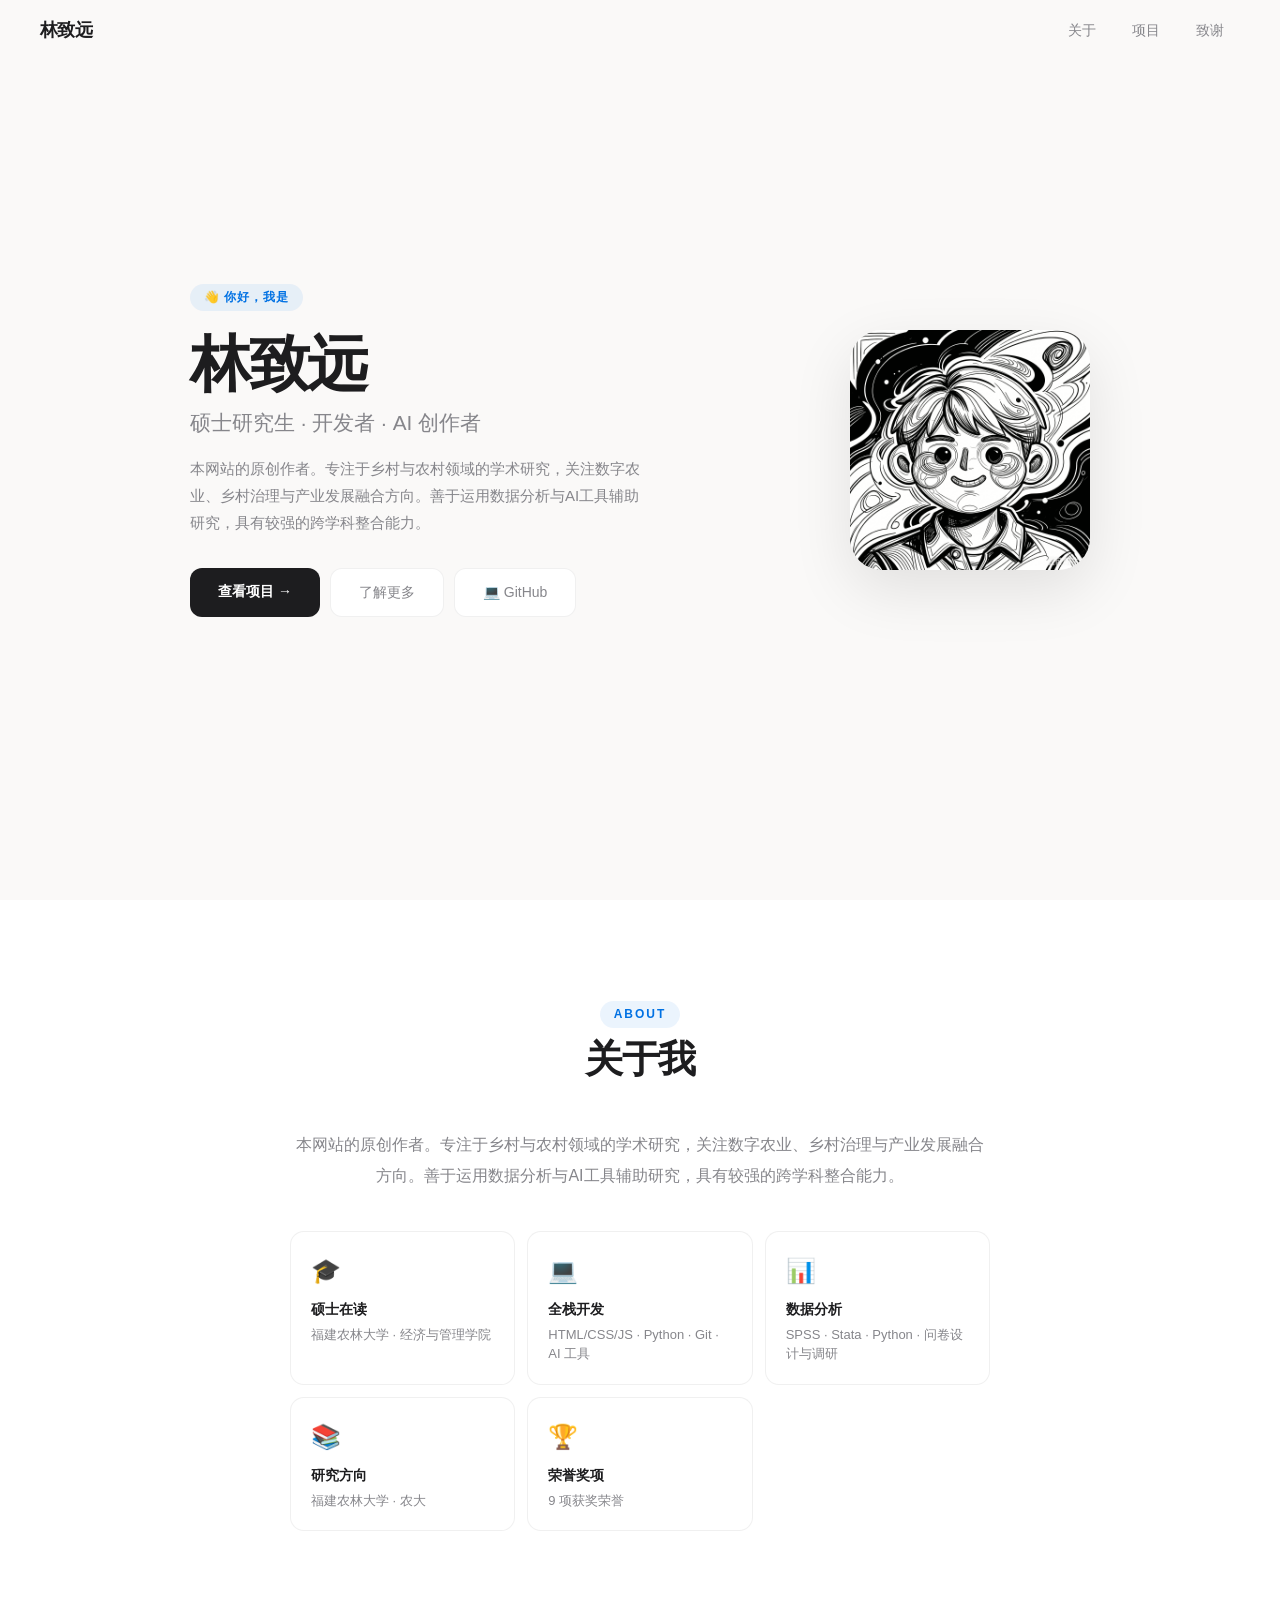
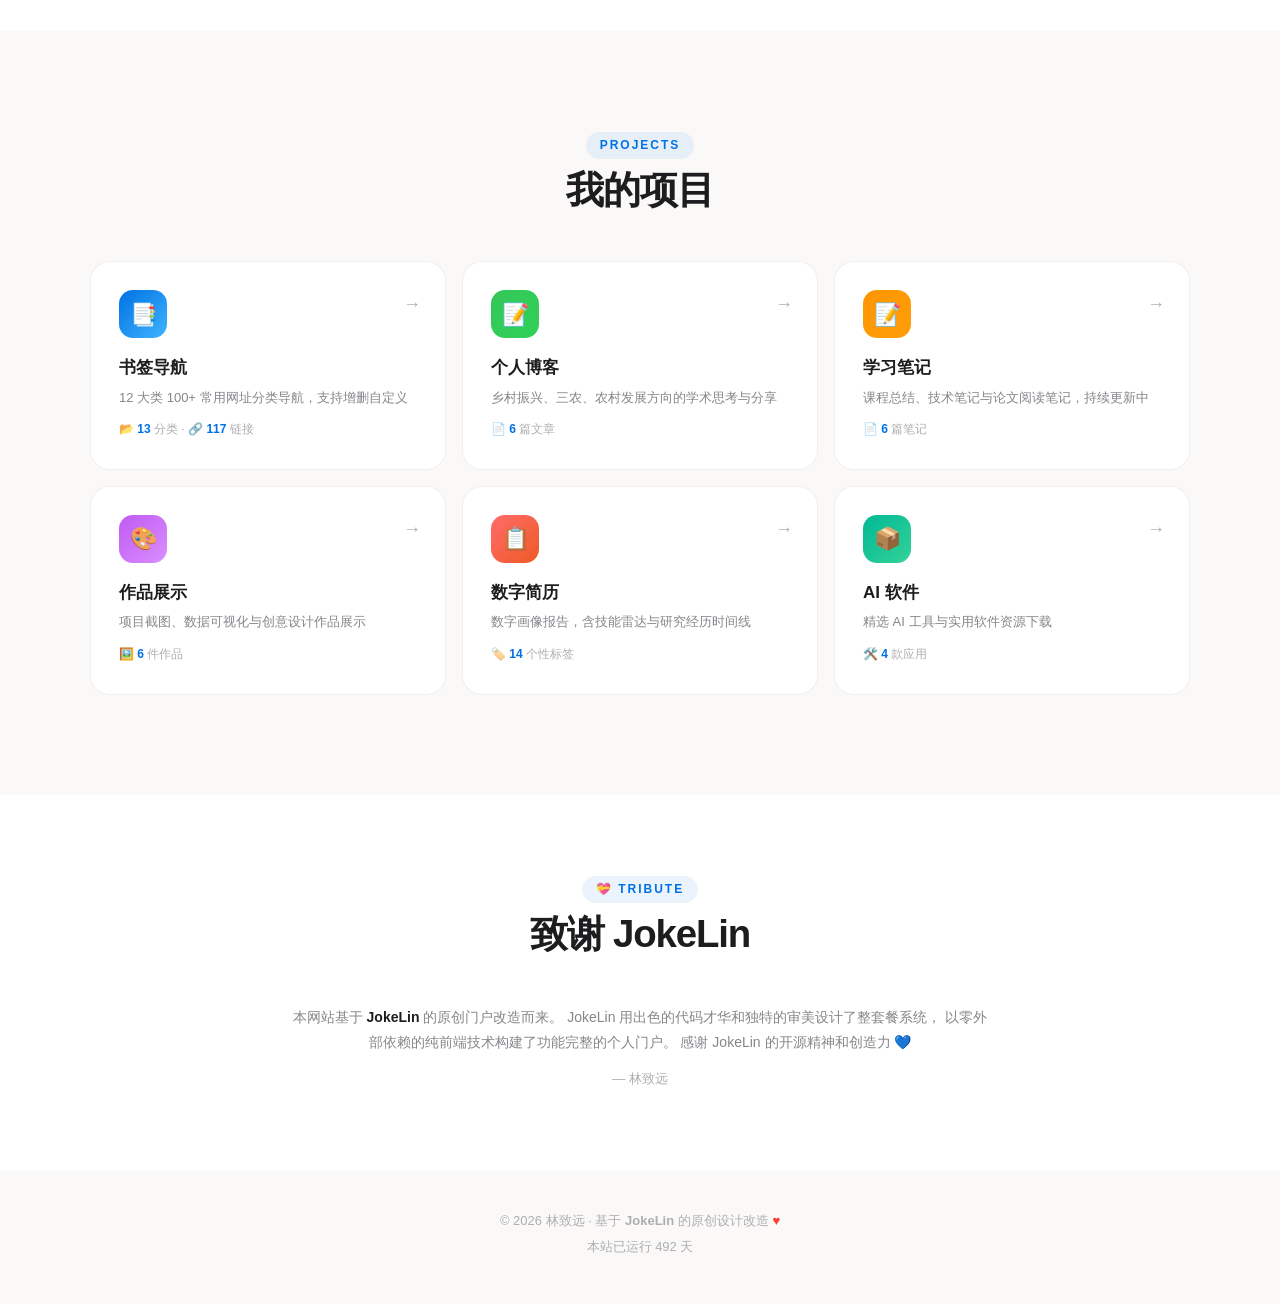
==== index.html @ bdef27e8 "替换音乐/小说为学习笔记和作品展示，丰富内容 - 删除 content/music/ 和 content/novel/（整个模块） - 新增 content/notes/ 学习笔记模块（6篇笔记） -" ====
<!DOCTYPE html>
<html lang="zh-CN">
<head>
<meta charset="UTF-8">
<meta name="viewport" content="width=device-width, initial-scale=1.0">
<meta name="description" content="林致远的个人作品集 - 硕士研究生 · 开发者 · AI 创作者">
<meta property="og:title" content="林致远 · 作品集">
<meta property="og:description" content="个人作品集 · 硕士研究生 · 开发者">
<meta property="og:type" content="website">
<meta property="og:url" content="https://deftabc.github.io/zhiyuan.github.io/">
<title>林致远 · 作品集</title>
<link rel="icon" href="favicon.ico" type="image/x-icon">
<link rel="stylesheet" href="assets/global.css">
<style>
/* ===== 导航 ===== */
.nav {
  position: fixed; top: 0; left: 0; right: 0; z-index: 100;
  display: flex; align-items: center; justify-content: space-between;
  padding: 0 40px; height: 60px;
  background: transparent;
  transition: all 0.3s;
}
.nav.scrolled {
  background: rgba(250,249,248,0.85);
  backdrop-filter: blur(16px);
  border-bottom: 1px solid var(--border-card);
}
.nav__logo {
  font-size: 18px; font-weight: 700; letter-spacing: -0.03em;
  color: var(--text-primary);
}
.nav__links { display: flex; gap: 4px; }
.nav__link {
  padding: 6px 16px; border-radius: 8px;
  font-size: 14px; color: var(--text-secondary);
  transition: var(--transition-fast);
}
.nav__link:hover { color: var(--accent-1); background: rgba(0,113,227,0.06); }

/* ===== Hero ===== */
.hero {
  min-height: 100vh;
  display: flex; align-items: center; justify-content: center;
  padding: 0 24px;
  position: relative;
}
.hero__inner {
  display: flex; align-items: center; gap: 80px;
  max-width: 900px; width: 100%;
}
.hero__text { flex: 1; }
.hero__badge {
  display: inline-block;
  font-size: 12px; letter-spacing: 1px; color: var(--accent-1);
  background: rgba(0,113,227,0.08);
  padding: 4px 14px; border-radius: 20px;
  font-weight: 600; margin-bottom: 20px;
}
.hero__text h1 {
  font-size: clamp(2.2rem, 5vw, 3.8rem);
  font-weight: 700; letter-spacing: -0.04em;
  line-height: 1.1; margin-bottom: 8px;
}
.hero__text h1 .highlight {
  background: linear-gradient(135deg, #0071e3, #34c759);
  -webkit-background-clip: text; -webkit-text-fill-color: transparent;
  background-clip: text;
}
.hero__sub {
  font-size: clamp(1rem, 2vw, 1.3rem);
  color: var(--text-secondary);
  font-weight: 500; margin-bottom: 16px;
}
.hero__desc {
  font-size: 15px; color: var(--text-secondary);
  line-height: 1.8; max-width: 460px;
  margin-bottom: 32px;
}
.hero__actions {
  display: flex; gap: 10px; flex-wrap: wrap;
}
.hero__actions .btn-primary {
  padding: 12px 28px; border-radius: 12px;
  background: var(--text-primary); color: #fff;
  font-size: 14px; font-weight: 600;
  transition: var(--transition-fast);
}
.hero__actions .btn-primary:hover { transform: translateY(-2px); }
.hero__actions .btn-outline {
  padding: 12px 28px; border-radius: 12px;
  border: 1px solid var(--border-card); color: var(--text-secondary);
  font-size: 14px; font-weight: 500;
  transition: var(--transition-fast); background: var(--bg-card);
}
.hero__actions .btn-outline:hover {
  border-color: var(--accent-1); color: var(--accent-1);
  transform: translateY(-2px);
}
.hero__visual { flex-shrink: 0; }
.hero__avatar {
  width: 240px; height: 240px; border-radius: 32px;
  object-fit: cover;
  box-shadow: 0 20px 60px rgba(0,0,0,0.1);
  transition: transform 0.3s;
}
.hero__avatar:hover { transform: scale(1.02); }

/* ===== About ===== */
.about {
  padding: 100px 24px;
  background: var(--bg-secondary);
}
.about__inner { max-width: 700px; margin: 0 auto; text-align: center; }
.about__inner p {
  font-size: 16px; color: var(--text-secondary);
  line-height: 1.9;
}
.about__grid {
  display: grid;
  grid-template-columns: repeat(auto-fit, minmax(180px, 1fr));
  gap: 12px; margin-top: 40px; text-align: left;
}
.about__item {
  background: var(--bg-card);
  border: 1px solid var(--border-card);
  border-radius: var(--radius-md);
  padding: 20px;
  transition: var(--transition-fast);
}
.about__item:hover {
  transform: translateY(-2px);
  box-shadow: var(--shadow-card);
  border-color: var(--border-card-hover);
}
.about__item .icon { font-size: 24px; margin-bottom: 8px; display: block; }
.about__item h3 { font-size: 14px; font-weight: 600; margin-bottom: 4px; }
.about__item p { font-size: 13px; color: var(--text-secondary); line-height: 1.5; }

/* ===== Projects/Modules ===== */
.projects {
  padding: 100px 24px;
}
.projects__inner { max-width: var(--container-max); margin: 0 auto; }
.project-grid {
  display: grid;
  grid-template-columns: repeat(auto-fill, minmax(300px, 1fr));
  gap: 16px;
}
.project-card {
  position: relative;
  background: var(--bg-card);
  border: 1px solid var(--border-card);
  border-radius: var(--radius-lg);
  padding: 28px;
  transition: var(--transition-fast);
  cursor: pointer;
  overflow: hidden;
}
.project-card:hover {
  transform: translateY(-4px);
  box-shadow: var(--shadow-hover);
  border-color: var(--border-card-hover);
}
.project-card__icon {
  width: 48px; height: 48px; border-radius: 14px;
  display: flex; align-items: center; justify-content: center;
  font-size: 22px; margin-bottom: 16px;
}
.project-card h3 { font-size: 17px; font-weight: 600; margin-bottom: 6px; }
.project-card p {
  font-size: 13px; color: var(--text-secondary);
  line-height: 1.6;
}
.project-card .stat {
  display: inline-block; margin-top: 12px;
  font-size: 12px; color: var(--text-muted);
}
.project-card .stat strong { color: var(--accent-1); }
.project-card .arrow {
  position: absolute; right: 24px; top: 28px;
  font-size: 18px; color: var(--text-muted);
  transition: var(--transition-fast);
}
.project-card:hover .arrow { color: var(--accent-1); transform: translateX(4px); }

/* ===== Tribute ===== */
.tribute {
  padding: 80px 24px;
  background: var(--bg-secondary);
}
.tribute__inner { max-width: 700px; margin: 0 auto; text-align: center; }
.tribute__text {
  font-size: 14px; color: var(--text-secondary);
  line-height: 1.8; margin-top: 20px;
}
.tribute__text strong { color: var(--text-primary); }

/* ===== Footer ===== */
.footer {
  text-align: center;
  padding: 40px 24px;
  font-size: 13px; color: var(--text-muted);
}
.footer p { margin-bottom: 6px; }
.footer .heart { color: #ff3b30; }

/* ===== Responsive ===== */
@media (max-width: 768px) {
  .hero__inner { flex-direction: column-reverse; gap: 40px; text-align: center; }
  .hero__desc { max-width: 100%; }
  .hero__actions { justify-content: center; }
  .hero__avatar { width: 160px; height: 160px; }
  .nav { padding: 0 20px; }
  .nav__link { padding: 6px 10px; font-size: 13px; }
  .about { padding: 60px 20px; }
  .projects { padding: 60px 20px; }
  .project-grid { grid-template-columns: 1fr; }
  .tribute { padding: 48px 20px; }
}
</style>
</head>
<body>

<!-- ===== 导航 ===== -->
<nav class="nav" id="nav">
  <div class="nav__logo">林致远</div>
  <div class="nav__links">
    <a class="nav__link" href="#about">关于</a>
    <a class="nav__link" href="#projects">项目</a>
    <a class="nav__link" href="#tribute">致谢</a>
  </div>
</nav>

<!-- ===== Hero ===== -->
<section class="hero">
  <div class="hero__inner">
    <div class="hero__text">
      <span class="hero__badge">👋 你好，我是</span>
      <h1>林致远</h1>
      <p class="hero__sub">硕士研究生 · 开发者 · AI 创作者</p>
      <p class="hero__desc" id="heroBio">热爱学习、热爱生活，用代码和数据探索世界。专注于技术、学术与创造的交叉领域。</p>
      <div class="hero__actions">
        <a class="btn-primary" href="#projects">查看项目 →</a>
        <a class="btn-outline" href="#about">了解更多</a>
        <a class="btn-outline" id="heroGithub" href="#" target="_blank" style="display:none">💻 GitHub</a>
      </div>
    </div>
    <div class="hero__visual">
      <img class="hero__avatar" src="assets/avatar.png" alt="林致远">
    </div>
  </div>
</section>

<!-- ===== About ===== -->
<section class="about" id="about">
  <div class="about__inner">
    <div class="section-title">
      <span class="section-title__label">About</span>
      <span class="section-title__heading">关于我</span>
    </div>
    <p id="aboutBio">福建农林大学硕士研究生，专注于学术研究与技术实践。善于运用数据分析与 AI 工具，具有跨学科整合能力。业余时间通过各大平台持续学习，探索数字世界的无限可能。</p>
    <div class="about__grid" id="aboutGrid">
      <div class="about__item">
        <span class="icon">🎓</span>
        <h3>硕士在读</h3>
        <p>福建农林大学 · 经济与管理学院</p>
      </div>
      <div class="about__item">
        <span class="icon">💻</span>
        <h3>全栈开发</h3>
        <p>HTML/CSS/JS · Python · Git · AI 工具</p>
      </div>
      <div class="about__item">
        <span class="icon">📊</span>
        <h3>数据分析</h3>
        <p>SPSS · Stata · Python · 问卷设计与调研</p>
      </div>
      <div class="about__item" id="aboutEducation" style="display:none">
        <span class="icon">📚</span>
        <h3>研究方向</h3>
        <p>乡村振兴 · 数字农业 · 农村创新</p>
      </div>
      <div class="about__item" id="aboutExtra" style="display:none">
        <span class="icon">🏆</span>
        <h3>荣誉奖项</h3>
        <p>— 项获奖</p>
      </div>
    </div>
  </div>
</section>

<!-- ===== Projects ===== -->
<section class="projects" id="projects">
  <div class="projects__inner">
    <div class="section-title">
      <span class="section-title__label">Projects</span>
      <span class="section-title__heading">我的项目</span>
    </div>
    <div class="project-grid">
      <a class="project-card" href="content/bookmarks/">
        <span class="project-card__icon" style="background:linear-gradient(135deg,#0071e3,#40b4ff);color:#fff">📑</span>
        <h3>书签导航</h3>
        <p>12 大类 100+ 常用网址分类导航，支持增删自定义</p>
        <span class="stat">📂 <strong id="stat-bm-cat">—</strong> 分类 · 🔗 <strong id="stat-bm-link">—</strong> 链接</span>
        <span class="arrow">→</span>
      </a>
      <a class="project-card" href="content/blog/">
        <span class="project-card__icon" style="background:linear-gradient(135deg,#34c759,#30d158);color:#fff">📝</span>
        <h3>个人博客</h3>
        <p>乡村振兴、三农、农村发展方向的学术思考与分享</p>
        <span class="stat">📄 <strong id="stat-blog">—</strong> 篇文章</span>
        <span class="arrow">→</span>
      </a>
      <a class="project-card" href="content/notes/">
        <span class="project-card__icon" style="background:linear-gradient(135deg,#ff9500,#ff9f0a);color:#fff">📝</span>
        <h3>学习笔记</h3>
        <p>课程总结、技术笔记与论文阅读笔记，持续更新中</p>
        <span class="stat">📄 <strong id="stat-notes">—</strong> 篇笔记</span>
        <span class="arrow">→</span>
      </a>
      <a class="project-card" href="content/gallery/">
        <span class="project-card__icon" style="background:linear-gradient(135deg,#bf5af2,#da8fff);color:#fff">🎨</span>
        <h3>作品展示</h3>
        <p>项目截图、数据可视化与创意设计作品展示</p>
        <span class="stat">🖼️ <strong id="stat-gallery">—</strong> 件作品</span>
        <span class="arrow">→</span>
      </a>
      <a class="project-card" href="content/resume/">
        <span class="project-card__icon" style="background:linear-gradient(135deg,#ff6b6b,#ee5a24);color:#fff">📋</span>
        <h3>数字简历</h3>
        <p>数字画像报告，含技能雷达与研究经历时间线</p>
        <span class="stat">🏷️ <strong id="stat-resume">—</strong> 个性标签</span>
        <span class="arrow">→</span>
      </a>
      <a class="project-card" href="content/ai-software/">
        <span class="project-card__icon" style="background:linear-gradient(135deg,#00b894,#34d399);color:#fff">📦</span>
        <h3>AI 软件</h3>
        <p>精选 AI 工具与实用软件资源下载</p>
        <span class="stat">🛠️ <strong id="stat-soft">—</strong> 款应用</span>
        <span class="arrow">→</span>
      </a>
    </div>
  </div>
</section>

<!-- ===== Tribute ===== -->
<section class="tribute" id="tribute">
  <div class="tribute__inner">
    <div class="section-title">
      <span class="section-title__label">💝 Tribute</span>
      <span class="section-title__heading">致谢 JokeLin</span>
    </div>
    <p class="tribute__text">
      本网站基于 <strong>JokeLin</strong> 的原创门户改造而来。
      JokeLin 用出色的代码才华和独特的审美设计了整套餐系统，
      以零外部依赖的纯前端技术构建了功能完整的个人门户。
      感谢 JokeLin 的开源精神和创造力 💙
    </p>
    <p class="tribute__text" style="margin-top:12px;font-size:13px;color:var(--text-muted)">
      — 林致远
    </p>
  </div>
</section>

<!-- ===== Footer ===== -->
<footer class="footer">
  <p>&copy; 2026 林致远 · 基于 <strong>JokeLin</strong> 的原创设计改造 <span class="heart">♥</span></p>
  <p class="footer-runtime">本站已运行 <span id="runtimeDays">—</span> 天</p>
</footer>

<button class="scroll-top" id="scrollTopBtn" title="返回顶部">↑</button>

<script>
(function() {
  'use strict';

  var SITE_LAUNCH_DATE = new Date('2025-08-01');

  /* --- 导航滚动效果 --- */
  var nav = document.getElementById('nav');
  window.addEventListener('scroll', function() {
    nav.classList.toggle('scrolled', window.scrollY > 40);
  });

  /* --- 返回顶部 --- */
  var scrollBtn = document.getElementById('scrollTopBtn');
  window.addEventListener('scroll', function() {
    scrollBtn.classList.toggle('show', window.scrollY > 400);
  });
  scrollBtn.onclick = function() { window.scrollTo({ top: 0, behavior: 'smooth' }); };

  /* --- 运行时天数 --- */
  (function() {
    var days = Math.floor((new Date() - SITE_LAUNCH_DATE) / (1000 * 60 * 60 * 24));
    var el = document.getElementById('runtimeDays');
    if (el) el.textContent = days;
  })();

  /* --- 加载动态数据 --- */
  fetch('content/resume/data.json').then(function(r) { return r.json(); }).then(function(d) {
    var p = d.profile;
    if (p) {
      var bioEl = document.getElementById('heroBio');
      if (bioEl) bioEl.textContent = p.bio;
      var aboutBio = document.getElementById('aboutBio');
      if (aboutBio) aboutBio.textContent = p.bio;

      /* GitHub 链接 */
      var ghEl = document.getElementById('heroGithub');
      if (p.github && ghEl) {
        ghEl.href = p.github;
        ghEl.style.display = 'inline-flex';
      }

      /* 教育背景 */
      var eduEl = document.getElementById('aboutEducation');
      if (d.education && d.education.length > 0 && eduEl) {
        var edu = d.education[0];
        eduEl.style.display = 'block';
        eduEl.querySelector('p').textContent = edu.school + ' · ' + (edu.major || '');
      }

      /* 荣誉 */
      var awardEl = document.getElementById('aboutExtra');
      if (d.awards && d.awards.length > 0 && awardEl) {
        awardEl.style.display = 'block';
        awardEl.querySelector('p').textContent = d.awards.length + ' 项获奖荣誉';
      }
    }
  }).catch(function() {});

  /* --- 子站点数据统计 --- */
  function fetchStats() {
    fetch('content/bookmarks/data.json').then(function(r) { return r.json(); }).then(function(d) {
      var cats = d.categories || []; var total = 0;
      cats.forEach(function(c) { total += (c.items || []).length; });
      var e1 = document.getElementById('stat-bm-cat'); if (e1) e1.textContent = cats.length;
      var e2 = document.getElementById('stat-bm-link'); if (e2) e2.textContent = total;
    }).catch(function() {});
    fetch('content/blog/data.json').then(function(r) { return r.json(); }).then(function(d) {
      var el = document.getElementById('stat-blog'); if (el) el.textContent = (d.posts || []).length;
    }).catch(function() {});
    fetch('content/notes/data.json').then(function(r) { return r.json(); }).then(function(d) {
      var el = document.getElementById('stat-notes'); if (el) el.textContent = (d.notes || []).length;
    }).catch(function() {});
    fetch('content/gallery/data.json').then(function(r) { return r.json(); }).then(function(d) {
      var el = document.getElementById('stat-gallery'); if (el) el.textContent = (d.items || []).length;
    }).catch(function() {});
    fetch('content/resume/data.json').then(function(r) { return r.json(); }).then(function(d) {
      var el = document.getElementById('stat-resume'); if (el) el.textContent = (d.personalityTags || []).length;
    }).catch(function() {});
    fetch('content/ai-software/data.json').then(function(r) { return r.json(); }).then(function(d) {
      var el = document.getElementById('stat-soft'); if (el) el.textContent = (d.software || []).length;
    }).catch(function() {});
  }
  fetchStats();
})();
</script>
</body>
</html>
---- assets/global.css ----
/* ================================================================
   全局设计系统 — 林致远的作品集 v4.0
   现代极简风格 · 源自 JokeLin 的原创设计
   ================================================================ */

/* --- CSS 变量 --- */
:root {
  --bg-primary: #faf9f8;
  --bg-secondary: #ffffff;
  --bg-card: #ffffff;
  --bg-card-hover: #f8f6f4;
  --border-card: rgba(0,0,0,0.06);
  --border-card-hover: rgba(0,0,0,0.12);

  --text-primary: #1d1d1f;
  --text-secondary: #86868b;
  --text-muted: #aeaeb2;

  --accent-1: #0071e3;
  --accent-2: #34c759;
  --accent-3: #ff9500;
  --accent-gradient: linear-gradient(135deg, #0071e3, #34c759);

  --green: #34c759;
  --red: #ff3b30;

  --shadow-sm: 0 1px 3px rgba(0,0,0,0.04);
  --shadow-card: 0 4px 20px rgba(0,0,0,0.06);
  --shadow-hover: 0 8px 40px rgba(0,0,0,0.1);

  --radius-lg: 20px;
  --radius-md: 14px;
  --radius-sm: 10px;
  --radius-xs: 6px;

  --ease-out: cubic-bezier(0.4, 0, 0.2, 1);
  --transition-base: all 0.3s var(--ease-out);
  --transition-fast: all 0.2s var(--ease-out);
  --transition-slow: all 0.6s var(--ease-out);

  --container-max: 1100px;
  --container-padding: 0 24px;

  --font-stack: -apple-system, BlinkMacSystemFont, 'SF Pro Display', 'Segoe UI',
                'PingFang SC', 'Microsoft YaHei', 'Noto Sans SC', sans-serif;
  --font-mono: 'SF Mono', 'JetBrains Mono', 'Fira Code', 'Consolas', monospace;
}

*, *::before, *::after { margin: 0; padding: 0; box-sizing: border-box; }
html { scroll-behavior: smooth; -webkit-font-smoothing: antialiased; }
body {
  font-family: var(--font-stack);
  background: var(--bg-primary);
  color: var(--text-primary);
  line-height: 1.6;
  min-height: 100vh;
  display: flex;
  flex-direction: column;
}
a { color: inherit; text-decoration: none; }
button { font-family: inherit; cursor: pointer; border: none; outline: none; }
img { max-width: 100%; display: block; }
ul, ol { list-style: none; }

/* --- 容器 --- */
.container {
  max-width: var(--container-max);
  margin: 0 auto;
  padding: var(--container-padding);
}

/* --- 区块标题 --- */
.section-title {
  text-align: center;
  margin-bottom: 48px;
}
.section-title__label {
  display: inline-block;
  font-size: 12px;
  text-transform: uppercase;
  letter-spacing: 2px;
  color: var(--accent-1);
  font-weight: 600;
  margin-bottom: 8px;
  background: rgba(0,113,227,0.08);
  padding: 4px 14px;
  border-radius: 20px;
}
.section-title__heading {
  display: block;
  font-size: clamp(1.8rem, 3vw, 2.8rem);
  font-weight: 700;
  line-height: 1.2;
  letter-spacing: -0.03em;
}

/* --- 返回首页 --- */
.back-home {
  display: inline-flex;
  align-items: center;
  gap: 4px;
  padding: 10px 18px;
  border-radius: 10px;
  background: var(--bg-card);
  border: 1px solid var(--border-card);
  color: var(--text-secondary);
  font-size: 14px;
  transition: var(--transition-fast);
  margin-bottom: 24px;
}
.back-home:hover {
  color: var(--accent-1);
  border-color: var(--accent-1);
  background: rgba(0,113,227,0.06);
}

/* --- 页面容器 --- */
.page-container {
  max-width: 900px;
  margin: 0 auto;
  padding: 40px 24px 80px;
}

/* --- 页头 --- */
.page-header {
  text-align: center;
  padding: 40px 0 32px;
}
.page-header h1 {
  font-size: clamp(1.8rem, 3vw, 2.6rem);
  font-weight: 700;
  letter-spacing: -0.03em;
}
.page-header p {
  color: var(--text-secondary);
  font-size: 15px;
  margin-top: 6px;
}

/* --- 标签栏 --- */
.tag-bar {
  display: flex;
  gap: 6px;
  flex-wrap: wrap;
  margin-bottom: 28px;
  justify-content: center;
}
.tag-bar button {
  padding: 6px 16px;
  border-radius: 8px;
  font-size: 13px;
  cursor: pointer;
  border: 1px solid var(--border-card);
  background: var(--bg-secondary);
  color: var(--text-secondary);
  transition: var(--transition-fast);
  font-weight: 500;
}
.tag-bar button:hover {
  color: var(--accent-1);
  border-color: var(--accent-1);
  background: rgba(0,113,227,0.06);
}
.tag-bar button.active {
  background: var(--accent-1);
  color: #fff;
  border-color: var(--accent-1);
}

/* --- 返回顶部 --- */
.scroll-top {
  position: fixed;
  bottom: 30px; right: 30px;
  width: 44px; height: 44px;
  border-radius: 12px;
  background: var(--bg-card);
  border: 1px solid var(--border-card);
  color: var(--text-secondary);
  font-size: 18px;
  display: flex;
  align-items: center;
  justify-content: center;
  opacity: 0;
  visibility: hidden;
  transform: translateY(10px);
  transition: var(--transition-fast);
  backdrop-filter: blur(12px);
  box-shadow: var(--shadow-card);
  cursor: pointer;
}
.scroll-top.show { opacity: 1; visibility: visible; transform: translateY(0); }
.scroll-top:hover { color: var(--accent-1); border-color: var(--accent-1); transform: translateY(-2px); }

/* --- 页脚 --- */
.page-footer {
  text-align: center;
  padding: 40px 24px;
  border-top: 1px solid var(--border-card);
  margin-top: 60px;
  font-size: 13px;
  color: var(--text-muted);
}

/* --- 卡片网格 --- */
.card-grid {
  display: grid;
  grid-template-columns: repeat(auto-fill, minmax(220px, 1fr));
  gap: 12px;
}
.card {
  background: var(--bg-card);
  border: 1px solid var(--border-card);
  border-radius: var(--radius-md);
  padding: 20px;
  transition: var(--transition-fast);
  cursor: pointer;
}
.card:hover {
  transform: translateY(-2px);
  box-shadow: var(--shadow-card);
  border-color: var(--border-card-hover);
}
.card-title {
  font-size: 15px;
  font-weight: 600;
  margin-bottom: 4px;
}
.card-desc {
  font-size: 13px;
  color: var(--text-secondary);
  line-height: 1.5;
}

/* --- 提示条 --- */
.toast {
  position: fixed;
  bottom: 40px;
  left: 50%;
  transform: translateX(-50%) translateY(20px);
  z-index: 5000;
  padding: 12px 28px;
  border-radius: 12px;
  background: var(--bg-card);
  border: 1px solid var(--border-card);
  color: var(--text-primary);
  font-size: 14px;
  opacity: 0;
  transition: opacity 0.3s, transform 0.3s;
  pointer-events: none;
  backdrop-filter: blur(12px);
  box-shadow: var(--shadow-card);
}
.toast.show { opacity: 1; transform: translateX(-50%) translateY(0); }

/* --- 动画工具 --- */
.fade-in-up {
  opacity: 0;
  transform: translateY(24px);
  transition: opacity 0.5s var(--ease-out), transform 0.5s var(--ease-out);
}
.fade-in-up.visible { opacity: 1; transform: translateY(0); }

.hide { display: none !important; }

/* --- 响应式 --- */
@media (max-width: 768px) {
  .page-container { padding: 24px 16px 60px; }
  .page-header { padding: 24px 0; }
  .page-header h1 { font-size: 1.5rem; }
  .card-grid { grid-template-columns: repeat(auto-fill, minmax(160px, 1fr)); gap: 8px; }
  .section-title { margin-bottom: 32px; }
  .section-title__heading { font-size: 1.5rem; }
  .scroll-top { bottom: 20px; right: 20px; width: 40px; height: 40px; }
}
@media (max-width: 480px) {
  .page-container { padding: 16px 12px 40px; }
  .card-grid { grid-template-columns: 1fr; }
}
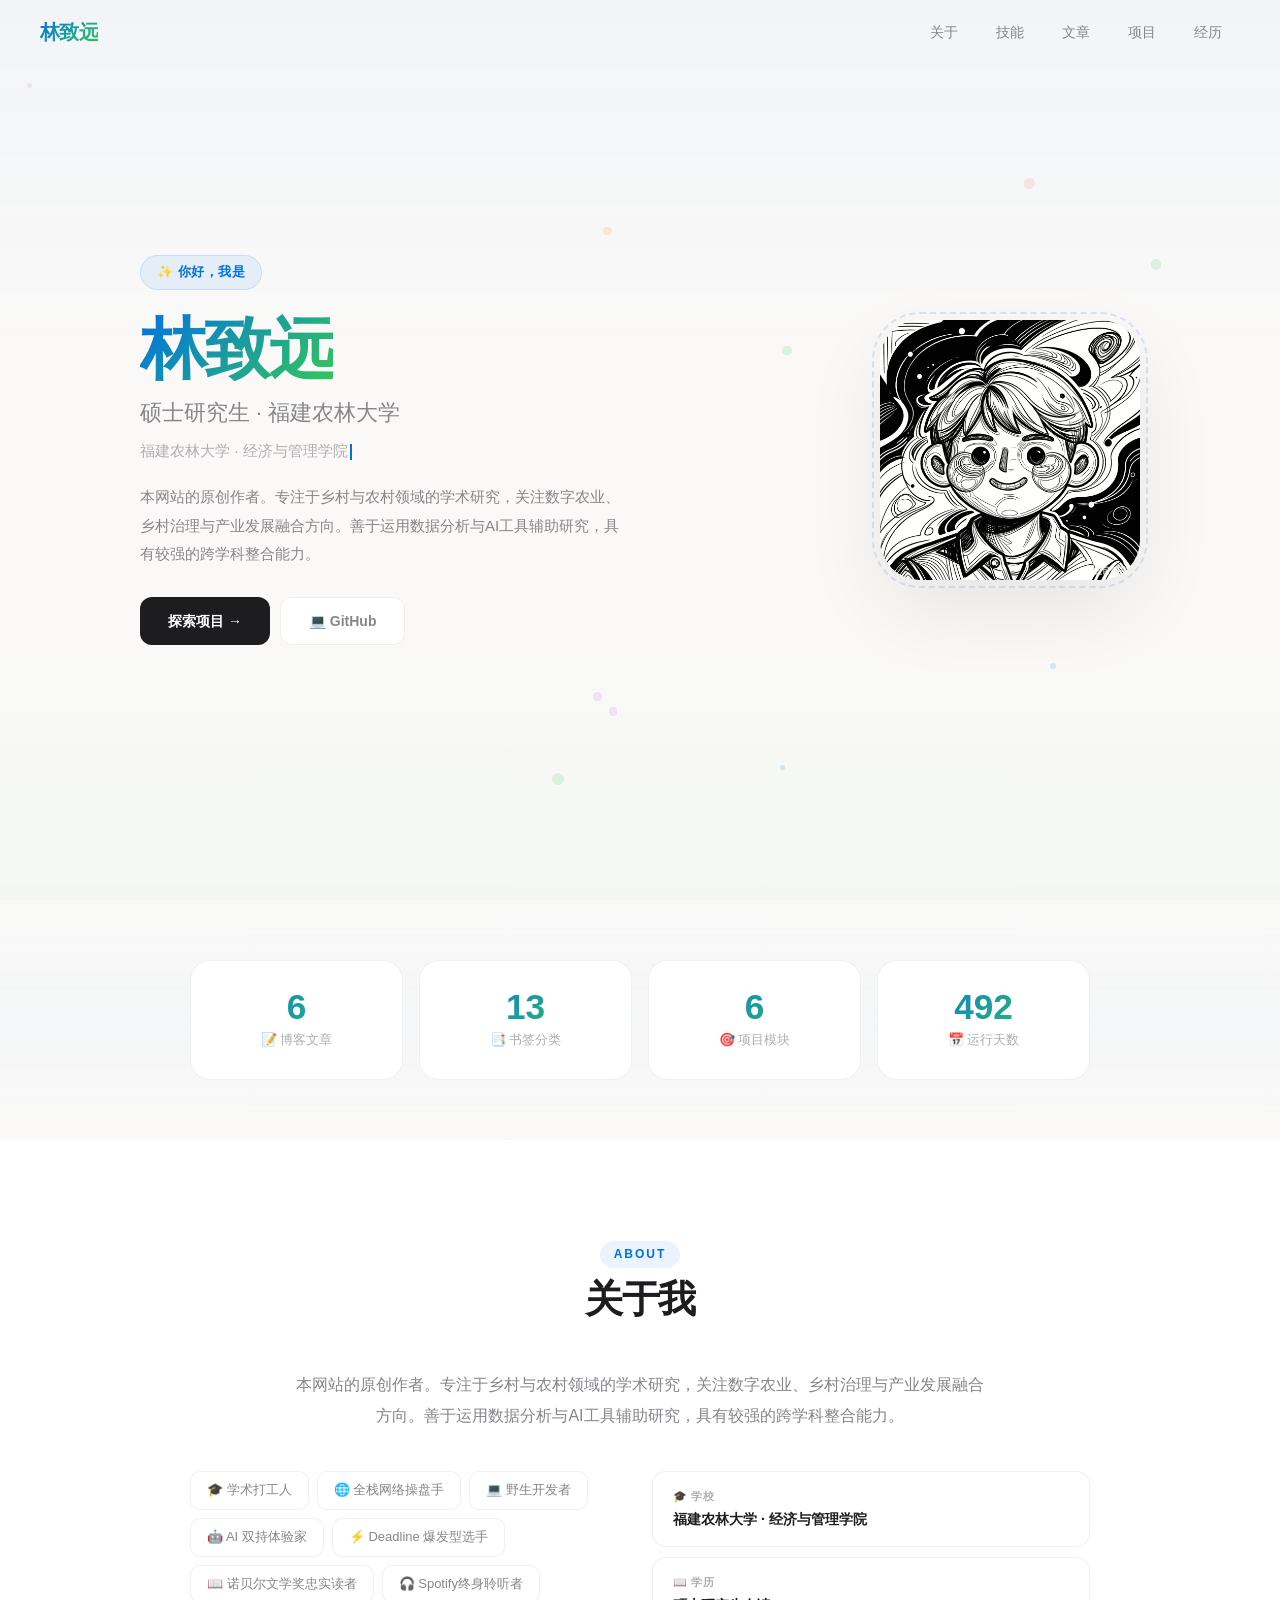
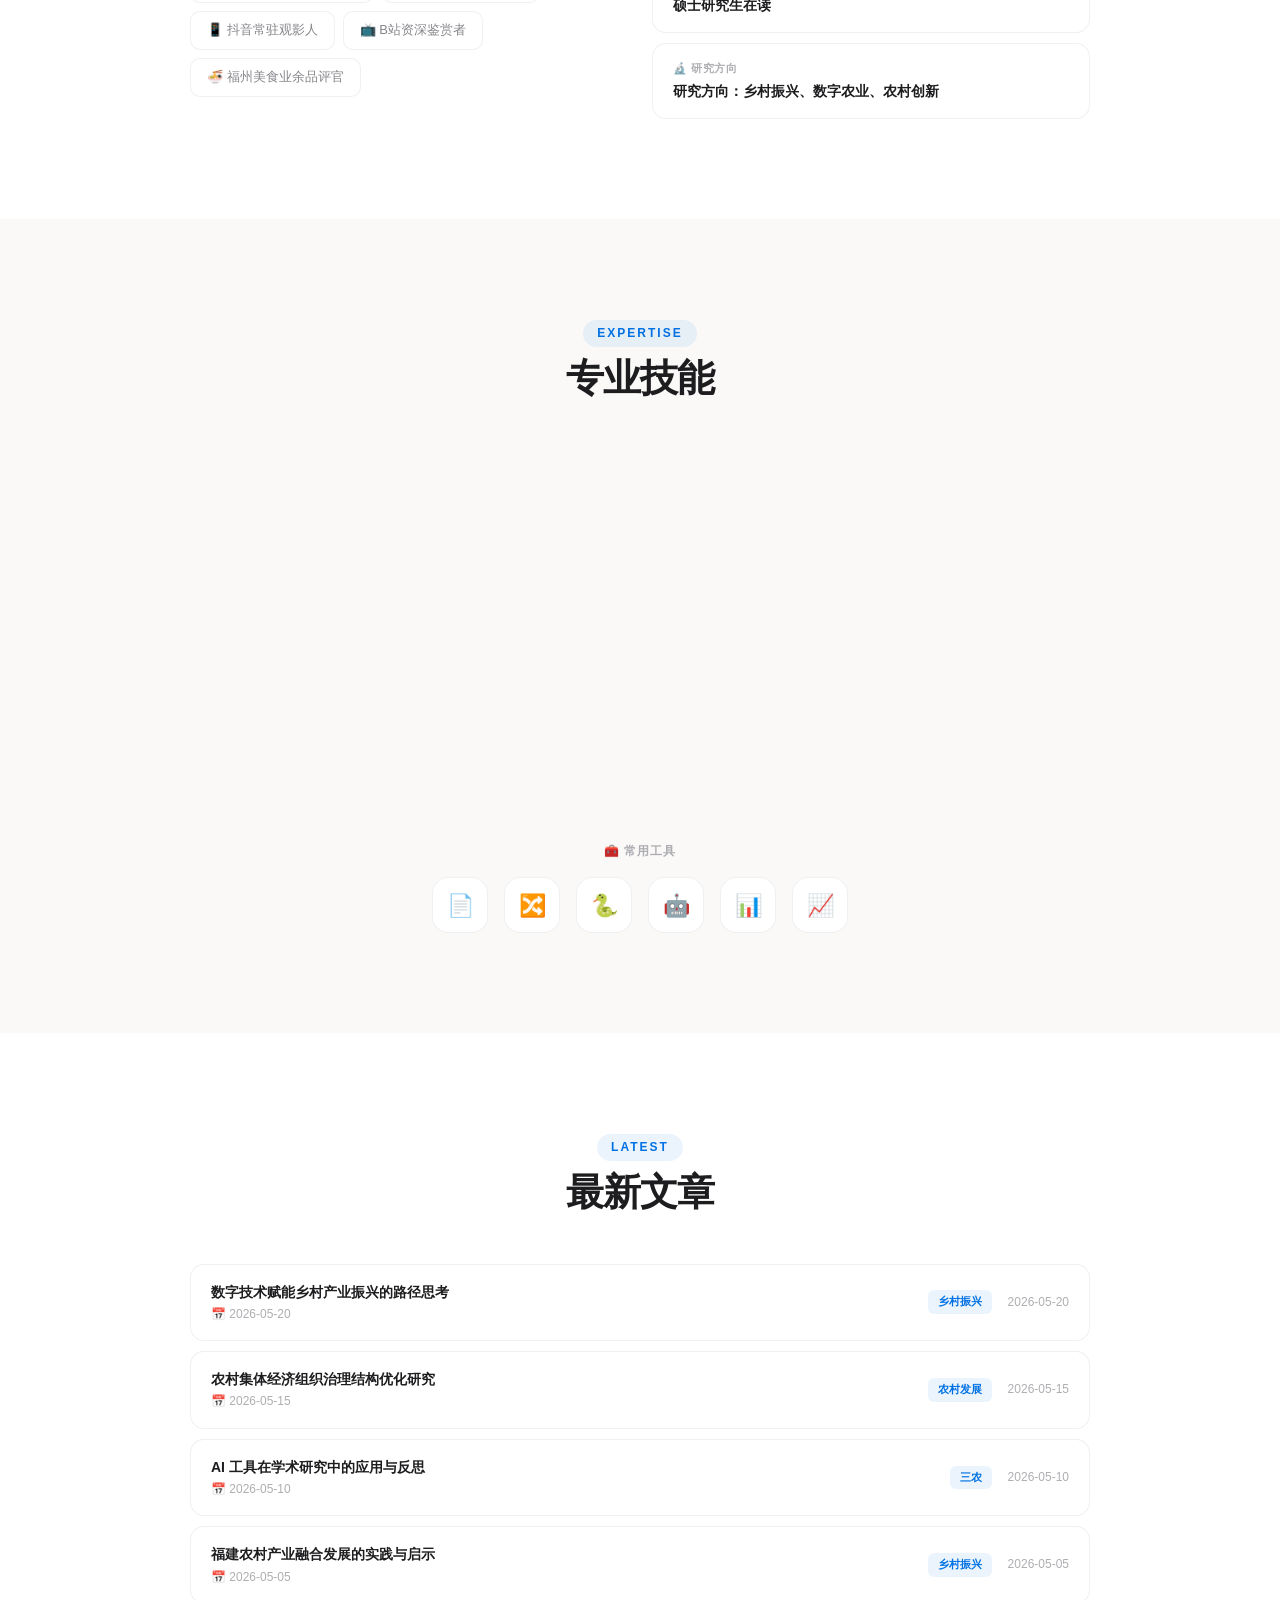
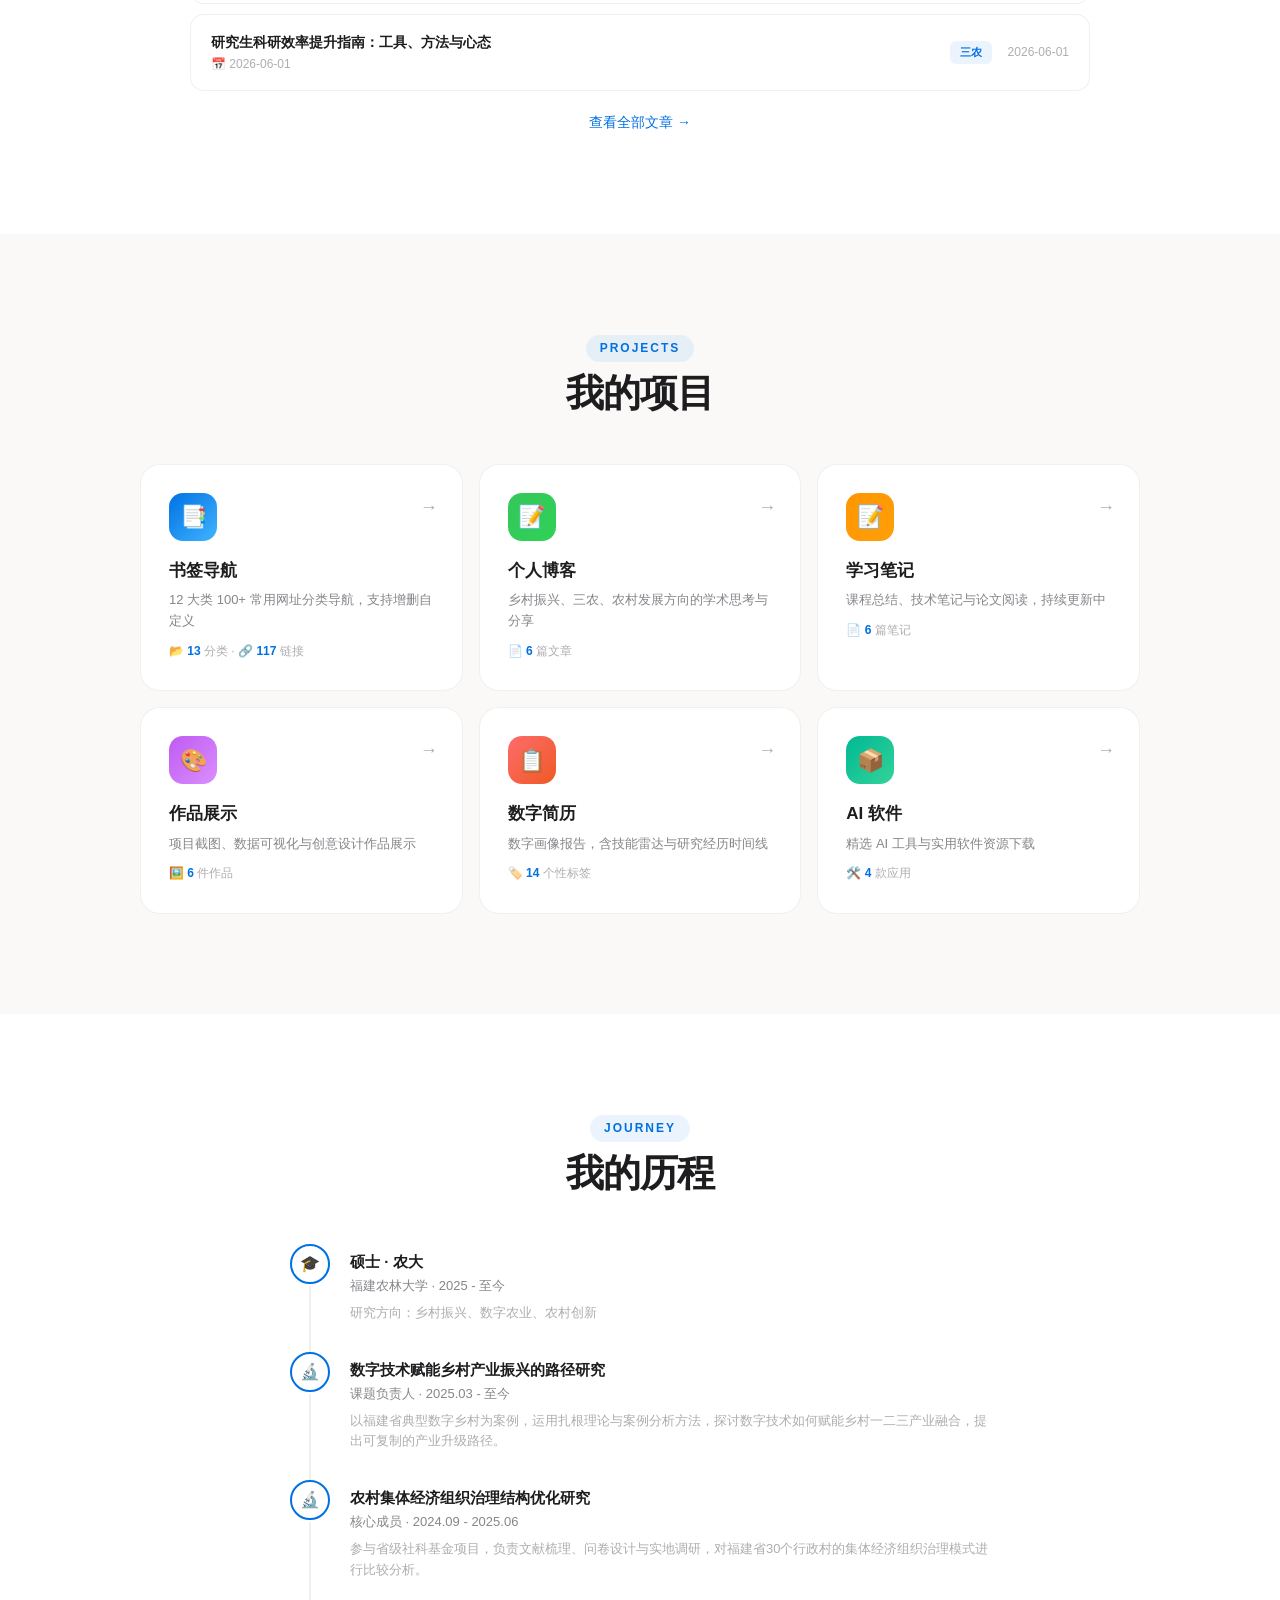
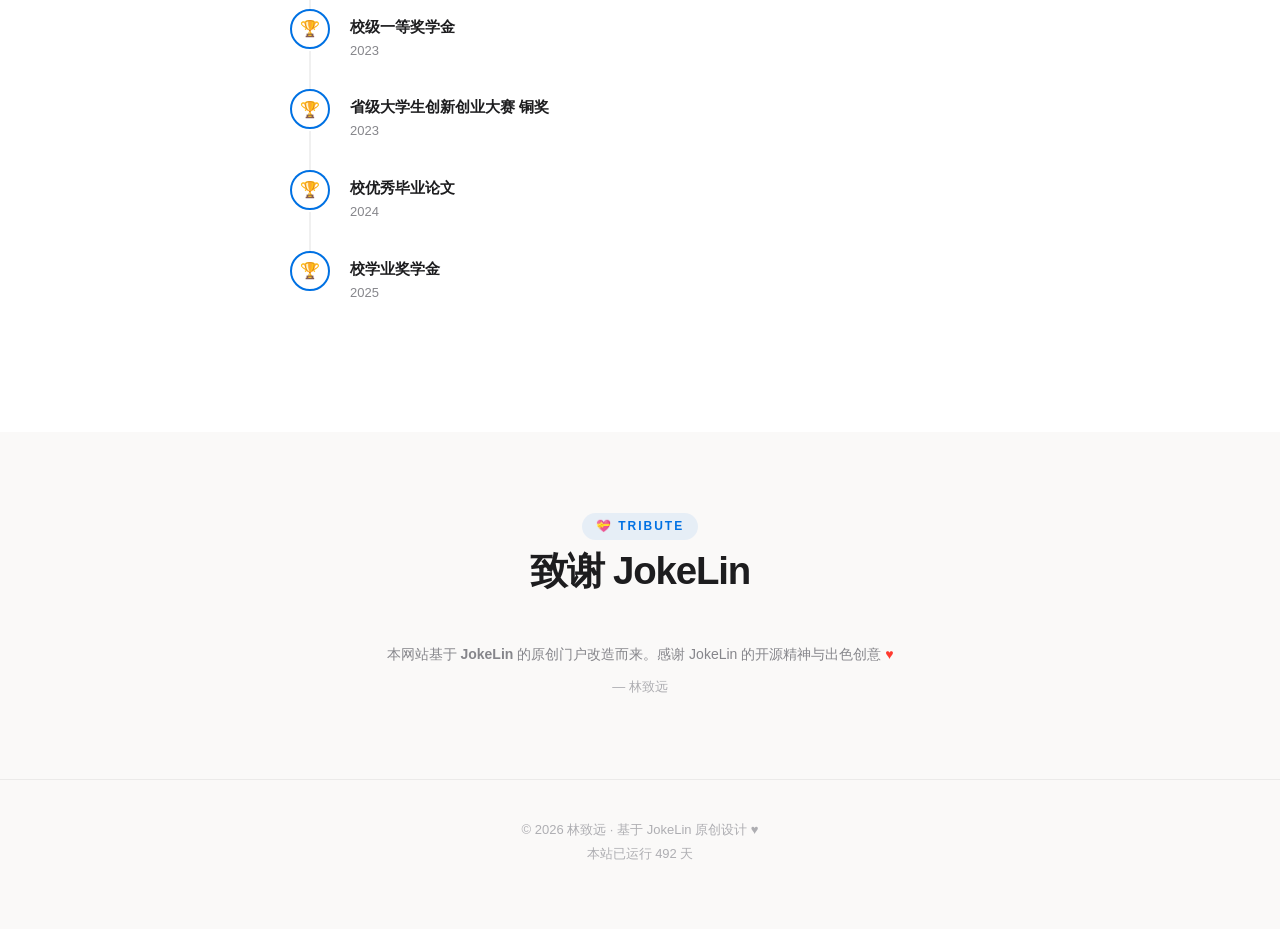
==== commit 358b9d30: "首页大幅丰富化：9区块酷炫布局 - Hero：三色渐变标题动画 + 打字机 + 虚线圈装饰 - Stats：四项动态统计数字条（博客/书签/项目/天数） - About：个性标签 + 信息卡片双栏布局" ====
--- a/index.html
+++ b/index.html
@@ -14,148 +14,329 @@
 <style>
 /* ===== 导航 ===== */
 .nav {
-  position: fixed; top: 0; left: 0; right: 0; z-index: 100;
+  position: fixed; top: 0; left: 0; right: 0; z-index: 1000;
   display: flex; align-items: center; justify-content: space-between;
-  padding: 0 40px; height: 60px;
+  padding: 0 40px; height: 64px;
   background: transparent;
-  transition: all 0.3s;
+  transition: all 0.4s;
 }
 .nav.scrolled {
-  background: rgba(250,249,248,0.85);
-  backdrop-filter: blur(16px);
+  background: rgba(250,249,248,0.88);
+  backdrop-filter: blur(20px); -webkit-backdrop-filter: blur(20px);
   border-bottom: 1px solid var(--border-card);
 }
 .nav__logo {
-  font-size: 18px; font-weight: 700; letter-spacing: -0.03em;
-  color: var(--text-primary);
-}
-.nav__links { display: flex; gap: 4px; }
-.nav__link {
-  padding: 6px 16px; border-radius: 8px;
-  font-size: 14px; color: var(--text-secondary);
-  transition: var(--transition-fast);
-}
-.nav__link:hover { color: var(--accent-1); background: rgba(0,113,227,0.06); }
-
-/* ===== Hero ===== */
-.hero {
-  min-height: 100vh;
-  display: flex; align-items: center; justify-content: center;
-  padding: 0 24px;
-  position: relative;
-}
-.hero__inner {
-  display: flex; align-items: center; gap: 80px;
-  max-width: 900px; width: 100%;
-}
-.hero__text { flex: 1; }
-.hero__badge {
-  display: inline-block;
-  font-size: 12px; letter-spacing: 1px; color: var(--accent-1);
-  background: rgba(0,113,227,0.08);
-  padding: 4px 14px; border-radius: 20px;
-  font-weight: 600; margin-bottom: 20px;
-}
-.hero__text h1 {
-  font-size: clamp(2.2rem, 5vw, 3.8rem);
-  font-weight: 700; letter-spacing: -0.04em;
-  line-height: 1.1; margin-bottom: 8px;
-}
-.hero__text h1 .highlight {
+  font-size: 20px; font-weight: 800; letter-spacing: -0.03em;
   background: linear-gradient(135deg, #0071e3, #34c759);
   -webkit-background-clip: text; -webkit-text-fill-color: transparent;
   background-clip: text;
 }
+.nav__links { display: flex; gap: 2px; }
+.nav__link {
+  padding: 8px 18px; border-radius: 10px;
+  font-size: 14px; color: var(--text-secondary); font-weight: 500;
+  transition: var(--transition-fast); cursor: pointer;
+}
+.nav__link:hover { color: var(--accent-1); background: rgba(0,113,227,0.06); }
+
+/* ===== 浮动装饰粒子 ===== */
+.particles {
+  position: fixed; inset: 0; z-index: 0; pointer-events: none; overflow: hidden;
+}
+.particle {
+  position: absolute; border-radius: 50%;
+  animation: particleFloat 20s ease-in-out infinite;
+  opacity: 0.15;
+}
+@keyframes particleFloat {
+  0%, 100% { transform: translate(0, 0) scale(1); }
+  25% { transform: translate(80px, -60px) scale(1.2); }
+  50% { transform: translate(-40px, -100px) scale(0.8); }
+  75% { transform: translate(-80px, 40px) scale(1.1); }
+}
+
+/* ===== Hero ===== */
+.hero {
+  min-height: 100vh; position: relative; z-index: 1;
+  display: flex; align-items: center; justify-content: center;
+  padding: 0 24px; overflow: hidden;
+}
+.hero::before {
+  content: ''; position: absolute; inset: 0;
+  background: linear-gradient(180deg, rgba(0,113,227,0.03) 0%, transparent 40%, transparent 70%, rgba(52,199,89,0.03) 100%);
+  pointer-events: none;
+}
+.hero__inner {
+  display: flex; align-items: center; gap: 80px;
+  max-width: 1000px; width: 100%; position: relative;
+}
+.hero__text { flex: 1; }
+.hero__badge {
+  display: inline-flex; align-items: center; gap: 6px;
+  font-size: 13px; letter-spacing: 0.5px; color: var(--accent-1);
+  background: rgba(0,113,227,0.08);
+  padding: 6px 16px; border-radius: 50px;
+  font-weight: 600; margin-bottom: 24px;
+  border: 1px solid rgba(0,113,227,0.12);
+}
+.hero__text h1 {
+  font-size: clamp(2.6rem, 6vw, 4.2rem);
+  font-weight: 800; letter-spacing: -0.04em;
+  line-height: 1.05; margin-bottom: 12px;
+}
+.hero__text h1 .highlight {
+  background: linear-gradient(135deg, #0071e3, #34c759, #ff9500);
+  -webkit-background-clip: text; -webkit-text-fill-color: transparent;
+  background-clip: text;
+  background-size: 200% 200%;
+  animation: gradientShift 4s ease-in-out infinite;
+}
+@keyframes gradientShift {
+  0%, 100% { background-position: 0% 50%; }
+  50% { background-position: 100% 50%; }
+}
 .hero__sub {
-  font-size: clamp(1rem, 2vw, 1.3rem);
-  color: var(--text-secondary);
-  font-weight: 500; margin-bottom: 16px;
-}
+  font-size: clamp(1rem, 2vw, 1.35rem);
+  color: var(--text-secondary); font-weight: 500;
+  margin-bottom: 8px;
+}
+.hero__typing {
+  font-size: 15px; color: var(--text-muted);
+  margin-bottom: 20px; min-height: 24px;
+}
+.hero__typing .cursor { display: inline-block; width: 2px; height: 16px; background: var(--accent-1); margin-left: 2px; animation: blink 0.8s step-end infinite; vertical-align: middle; }
+@keyframes blink { 50% { opacity: 0; } }
 .hero__desc {
   font-size: 15px; color: var(--text-secondary);
-  line-height: 1.8; max-width: 460px;
-  margin-bottom: 32px;
-}
-.hero__actions {
-  display: flex; gap: 10px; flex-wrap: wrap;
-}
-.hero__actions .btn-primary {
+  line-height: 1.9; max-width: 480px; margin-bottom: 28px;
+}
+.hero__actions { display: flex; gap: 10px; flex-wrap: wrap; }
+.hero__actions a {
   padding: 12px 28px; border-radius: 12px;
-  background: var(--text-primary); color: #fff;
   font-size: 14px; font-weight: 600;
   transition: var(--transition-fast);
-}
-.hero__actions .btn-primary:hover { transform: translateY(-2px); }
-.hero__actions .btn-outline {
-  padding: 12px 28px; border-radius: 12px;
-  border: 1px solid var(--border-card); color: var(--text-secondary);
-  font-size: 14px; font-weight: 500;
-  transition: var(--transition-fast); background: var(--bg-card);
-}
-.hero__actions .btn-outline:hover {
+  display: inline-flex; align-items: center; gap: 6px;
+}
+.hero__actions .btn-primary {
+  background: var(--text-primary); color: #fff;
+}
+.hero__actions .btn-primary:hover { transform: translateY(-2px); box-shadow: 0 8px 30px rgba(0,0,0,0.15); }
+.hero__actions .btn-ghost {
+  background: var(--bg-card); color: var(--text-secondary);
+  border: 1px solid var(--border-card);
+}
+.hero__actions .btn-ghost:hover {
   border-color: var(--accent-1); color: var(--accent-1);
   transform: translateY(-2px);
 }
-.hero__visual { flex-shrink: 0; }
+.hero__visual { flex-shrink: 0; position: relative; }
 .hero__avatar {
-  width: 240px; height: 240px; border-radius: 32px;
+  width: 260px; height: 260px; border-radius: 40px;
   object-fit: cover;
-  box-shadow: 0 20px 60px rgba(0,0,0,0.1);
-  transition: transform 0.3s;
-}
-.hero__avatar:hover { transform: scale(1.02); }
+  box-shadow: 0 30px 80px rgba(0,0,0,0.08);
+  transition: transform 0.4s;
+  position: relative; z-index: 1;
+}
+.hero__avatar:hover { transform: scale(1.03); }
+.hero__avatar-ring {
+  position: absolute; inset: -8px; z-index: 0;
+  border-radius: 48px;
+  border: 2px dashed rgba(0,113,227,0.15);
+  animation: ringSpin 20s linear infinite;
+}
+@keyframes ringSpin { to { transform: rotate(360deg); } }
+
+/* ===== 统计条 ===== */
+.stats {
+  padding: 60px 24px; position: relative; z-index: 1;
+  background: linear-gradient(180deg, var(--bg-primary), rgba(0,113,227,0.02), var(--bg-primary));
+}
+.stats__inner { max-width: 900px; margin: 0 auto; }
+.stats__grid {
+  display: grid;
+  grid-template-columns: repeat(4, 1fr);
+  gap: 16px;
+}
+.stats__card {
+  text-align: center; padding: 28px 16px;
+  background: var(--bg-card);
+  border: 1px solid var(--border-card);
+  border-radius: var(--radius-lg);
+  transition: var(--transition-fast);
+}
+.stats__card:hover {
+  transform: translateY(-4px);
+  box-shadow: var(--shadow-hover);
+  border-color: var(--border-card-hover);
+}
+.stats__number {
+  font-size: 2.2rem; font-weight: 800;
+  background: var(--accent-gradient);
+  -webkit-background-clip: text; -webkit-text-fill-color: transparent;
+  background-clip: text;
+  line-height: 1;
+}
+.stats__label { font-size: 13px; color: var(--text-muted); margin-top: 6px; }
 
 /* ===== About ===== */
 .about {
-  padding: 100px 24px;
+  padding: 100px 24px; position: relative; z-index: 1;
   background: var(--bg-secondary);
 }
-.about__inner { max-width: 700px; margin: 0 auto; text-align: center; }
-.about__inner p {
-  font-size: 16px; color: var(--text-secondary);
-  line-height: 1.9;
-}
-.about__grid {
-  display: grid;
-  grid-template-columns: repeat(auto-fit, minmax(180px, 1fr));
-  gap: 12px; margin-top: 40px; text-align: left;
-}
-.about__item {
+.about__inner { max-width: 900px; margin: 0 auto; }
+.about__bio {
+  text-align: center; max-width: 700px; margin: 0 auto 40px;
+  font-size: 16px; color: var(--text-secondary); line-height: 1.9;
+}
+.about__two-col {
+  display: grid; grid-template-columns: 1fr 1fr; gap: 24px;
+}
+.about__tags {
+  display: flex; flex-wrap: wrap; gap: 8px; align-content: flex-start;
+}
+.about__tag {
+  padding: 8px 16px; border-radius: 10px;
+  font-size: 13px; font-weight: 500;
+  border: 1px solid var(--border-card);
+  background: var(--bg-card);
+  color: var(--text-secondary);
+  transition: var(--transition-fast); cursor: default;
+}
+.about__tag:hover {
+  border-color: var(--accent-1); color: var(--accent-1);
+  background: rgba(0,113,227,0.06);
+  transform: translateY(-2px);
+}
+.about__info-cards { display: flex; flex-direction: column; gap: 10px; }
+.about__info-item {
   background: var(--bg-card);
   border: 1px solid var(--border-card);
   border-radius: var(--radius-md);
-  padding: 20px;
+  padding: 16px 20px;
   transition: var(--transition-fast);
 }
-.about__item:hover {
-  transform: translateY(-2px);
+.about__info-item:hover {
+  transform: translateX(4px);
+  border-color: var(--border-card-hover);
+}
+.about__info-item .label { font-size: 11px; color: var(--text-muted); text-transform: uppercase; letter-spacing: 0.5px; font-weight: 600; }
+.about__info-item .value { font-size: 14px; font-weight: 600; margin-top: 2px; }
+
+/* ===== Skills ===== */
+.skills {
+  padding: 100px 24px; position: relative; z-index: 1;
+}
+.skills__inner { max-width: 900px; margin: 0 auto; }
+.skills__grid {
+  display: grid; grid-template-columns: repeat(auto-fill, minmax(260px, 1fr));
+  gap: 16px;
+}
+.skill-card {
+  background: var(--bg-card);
+  border: 1px solid var(--border-card);
+  border-radius: var(--radius-md);
+  padding: 24px; transition: var(--transition-fast);
+}
+.skill-card:hover {
+  transform: translateY(-3px);
   box-shadow: var(--shadow-card);
   border-color: var(--border-card-hover);
 }
-.about__item .icon { font-size: 24px; margin-bottom: 8px; display: block; }
-.about__item h3 { font-size: 14px; font-weight: 600; margin-bottom: 4px; }
-.about__item p { font-size: 13px; color: var(--text-secondary); line-height: 1.5; }
-
-/* ===== Projects/Modules ===== */
+.skill-card__header { display: flex; align-items: center; gap: 10px; margin-bottom: 12px; }
+.skill-card__icon { width: 36px; height: 36px; border-radius: 10px; display: flex; align-items: center; justify-content: center; font-size: 18px; }
+.skill-card__name { font-size: 14px; font-weight: 600; flex: 1; }
+.skill-card__pct { font-size: 13px; color: var(--text-muted); font-weight: 600; }
+.skill-card__bar {
+  height: 6px; border-radius: 3px;
+  background: rgba(0,113,227,0.08);
+  overflow: hidden;
+}
+.skill-card__bar-fill {
+  height: 100%; border-radius: 3px;
+  background: linear-gradient(90deg, var(--accent-1), #34c759);
+  width: 0; transition: width 1s ease;
+}
+.skills__tools {
+  margin-top: 40px; text-align: center;
+}
+.skills__tools-label { font-size: 12px; color: var(--text-muted); margin-bottom: 16px; letter-spacing: 1px; text-transform: uppercase; font-weight: 600; }
+.skills__tools-row { display: flex; justify-content: center; gap: 16px; flex-wrap: wrap; }
+.skills__tool {
+  width: 56px; height: 56px;
+  border-radius: 16px;
+  background: var(--bg-card);
+  border: 1px solid var(--border-card);
+  display: flex; align-items: center; justify-content: center;
+  font-size: 22px; cursor: default;
+  transition: var(--transition-fast);
+}
+.skills__tool:hover {
+  transform: translateY(-4px) scale(1.1);
+  border-color: var(--accent-1);
+  box-shadow: var(--shadow-card);
+}
+
+/* ===== Blog Preview ===== */
+.blog-preview {
+  padding: 100px 24px; position: relative; z-index: 1;
+  background: var(--bg-secondary);
+}
+.blog-preview__inner { max-width: 900px; margin: 0 auto; }
+.blog-preview__list { display: flex; flex-direction: column; gap: 10px; }
+.blog-preview__item {
+  display: flex; align-items: center; gap: 16px;
+  background: var(--bg-card);
+  border: 1px solid var(--border-card);
+  border-radius: var(--radius-md);
+  padding: 16px 20px;
+  transition: var(--transition-fast);
+  cursor: pointer;
+}
+.blog-preview__item:hover {
+  transform: translateX(4px);
+  border-color: var(--accent-1);
+  box-shadow: var(--shadow-card);
+}
+.blog-preview__item .info { flex: 1; }
+.blog-preview__item .info h4 { font-size: 14px; font-weight: 600; }
+.blog-preview__item .info .meta { font-size: 12px; color: var(--text-muted); margin-top: 2px; }
+.blog-preview__item .cat {
+  font-size: 11px; padding: 3px 10px;
+  border-radius: 6px; font-weight: 600;
+  background: rgba(0,113,227,0.08);
+  color: var(--accent-1);
+  flex-shrink: 0;
+}
+.blog-preview__item .date { font-size: 12px; color: var(--text-muted); flex-shrink: 0; }
+.blog-preview__all {
+  display: block; text-align: center; margin-top: 20px;
+  font-size: 14px; color: var(--accent-1); font-weight: 500;
+  transition: var(--transition-fast);
+}
+.blog-preview__all:hover { opacity: 0.7; }
+
+/* ===== Projects ===== */
 .projects {
-  padding: 100px 24px;
-}
-.projects__inner { max-width: var(--container-max); margin: 0 auto; }
+  padding: 100px 24px; position: relative; z-index: 1;
+}
+.projects__inner { max-width: 1000px; margin: 0 auto; }
 .project-grid {
-  display: grid;
-  grid-template-columns: repeat(auto-fill, minmax(300px, 1fr));
+  display: grid; grid-template-columns: repeat(auto-fill, minmax(280px, 1fr));
   gap: 16px;
 }
 .project-card {
-  position: relative;
   background: var(--bg-card);
   border: 1px solid var(--border-card);
   border-radius: var(--radius-lg);
   padding: 28px;
   transition: var(--transition-fast);
-  cursor: pointer;
-  overflow: hidden;
-}
+  cursor: pointer; position: relative; overflow: hidden;
+}
+.project-card::before {
+  content: ''; position: absolute; top: 0; left: 0; right: 0; height: 3px;
+  background: var(--accent-gradient); opacity: 0; transition: opacity 0.3s;
+}
+.project-card:hover::before { opacity: 1; }
 .project-card:hover {
   transform: translateY(-4px);
   box-shadow: var(--shadow-hover);
@@ -167,12 +348,9 @@
   font-size: 22px; margin-bottom: 16px;
 }
 .project-card h3 { font-size: 17px; font-weight: 600; margin-bottom: 6px; }
-.project-card p {
-  font-size: 13px; color: var(--text-secondary);
-  line-height: 1.6;
-}
+.project-card p { font-size: 13px; color: var(--text-secondary); line-height: 1.6; }
 .project-card .stat {
-  display: inline-block; margin-top: 12px;
+  display: inline-block; margin-top: 10px;
   font-size: 12px; color: var(--text-muted);
 }
 .project-card .stat strong { color: var(--accent-1); }
@@ -183,51 +361,86 @@
 }
 .project-card:hover .arrow { color: var(--accent-1); transform: translateX(4px); }
 
+/* ===== Timeline ===== */
+.timeline {
+  padding: 100px 24px; position: relative; z-index: 1;
+  background: var(--bg-secondary);
+}
+.timeline__inner { max-width: 700px; margin: 0 auto; }
+.timeline__item {
+  display: flex; gap: 20px;
+  padding-bottom: 28px; position: relative;
+}
+.timeline__item:not(:last-child)::before {
+  content: ''; position: absolute; left: 19px; top: 42px; bottom: 0;
+  width: 2px; background: var(--border-card);
+}
+.timeline__dot {
+  width: 40px; height: 40px; border-radius: 50%;
+  background: var(--bg-card);
+  border: 2px solid var(--accent-1);
+  display: flex; align-items: center; justify-content: center;
+  font-size: 16px; flex-shrink: 0;
+}
+.timeline__body { padding-top: 6px; }
+.timeline__body h3 { font-size: 15px; font-weight: 600; }
+.timeline__body .sub { font-size: 13px; color: var(--text-secondary); margin-top: 2px; }
+.timeline__body .desc { font-size: 13px; color: var(--text-muted); margin-top: 6px; line-height: 1.6; }
+
 /* ===== Tribute ===== */
 .tribute {
-  padding: 80px 24px;
-  background: var(--bg-secondary);
-}
-.tribute__inner { max-width: 700px; margin: 0 auto; text-align: center; }
-.tribute__text {
-  font-size: 14px; color: var(--text-secondary);
-  line-height: 1.8; margin-top: 20px;
-}
-.tribute__text strong { color: var(--text-primary); }
+  padding: 80px 24px; text-align: center; position: relative; z-index: 1;
+}
+.tribute__inner { max-width: 600px; margin: 0 auto; }
+.tribute p { font-size: 14px; color: var(--text-secondary); line-height: 1.8; margin-top: 16px; }
+.tribute .heart { color: #ff3b30; }
 
 /* ===== Footer ===== */
 .footer {
-  text-align: center;
-  padding: 40px 24px;
+  text-align: center; padding: 40px 24px 60px;
   font-size: 13px; color: var(--text-muted);
-}
-.footer p { margin-bottom: 6px; }
-.footer .heart { color: #ff3b30; }
+  border-top: 1px solid var(--border-card);
+}
+.footer p { margin-bottom: 4px; }
 
 /* ===== Responsive ===== */
 @media (max-width: 768px) {
   .hero__inner { flex-direction: column-reverse; gap: 40px; text-align: center; }
   .hero__desc { max-width: 100%; }
   .hero__actions { justify-content: center; }
-  .hero__avatar { width: 160px; height: 160px; }
-  .nav { padding: 0 20px; }
-  .nav__link { padding: 6px 10px; font-size: 13px; }
+  .hero__avatar { width: 160px; height: 160px; border-radius: 28px; }
+  .hero__avatar-ring { border-radius: 36px; }
+  .nav { padding: 0 20px; height: 56px; }
+  .nav__link { padding: 6px 12px; font-size: 13px; }
+  .stats__grid { grid-template-columns: repeat(2, 1fr); }
   .about { padding: 60px 20px; }
+  .about__two-col { grid-template-columns: 1fr; }
+  .skills { padding: 60px 20px; }
+  .skills__grid { grid-template-columns: 1fr; }
+  .blog-preview { padding: 60px 20px; }
+  .blog-preview__item { flex-wrap: wrap; }
   .projects { padding: 60px 20px; }
   .project-grid { grid-template-columns: 1fr; }
+  .timeline { padding: 60px 20px; }
   .tribute { padding: 48px 20px; }
+  .stats__number { font-size: 1.8rem; }
 }
 </style>
 </head>
 <body>
+
+<!-- 浮动装饰粒子 -->
+<div class="particles" id="particles"></div>
 
 <!-- ===== 导航 ===== -->
 <nav class="nav" id="nav">
   <div class="nav__logo">林致远</div>
   <div class="nav__links">
     <a class="nav__link" href="#about">关于</a>
+    <a class="nav__link" href="#skills">技能</a>
+    <a class="nav__link" href="#blog">文章</a>
     <a class="nav__link" href="#projects">项目</a>
-    <a class="nav__link" href="#tribute">致谢</a>
+    <a class="nav__link" href="#timeline">经历</a>
   </div>
 </nav>
 
@@ -235,18 +448,43 @@
 <section class="hero">
   <div class="hero__inner">
     <div class="hero__text">
-      <span class="hero__badge">👋 你好，我是</span>
-      <h1>林致远</h1>
-      <p class="hero__sub">硕士研究生 · 开发者 · AI 创作者</p>
-      <p class="hero__desc" id="heroBio">热爱学习、热爱生活，用代码和数据探索世界。专注于技术、学术与创造的交叉领域。</p>
+      <div class="hero__badge">✨ 你好，我是</div>
+      <h1><span class="highlight">林致远</span></h1>
+      <p class="hero__sub" id="heroRole">硕士研究生 · 开发者 · AI 创作者</p>
+      <p class="hero__typing"><span id="typingTagline"></span><span class="cursor"></span></p>
+      <p class="hero__desc" id="heroBio">热爱学习、热爱生活，用代码和数据探索世界。</p>
       <div class="hero__actions">
-        <a class="btn-primary" href="#projects">查看项目 →</a>
-        <a class="btn-outline" href="#about">了解更多</a>
-        <a class="btn-outline" id="heroGithub" href="#" target="_blank" style="display:none">💻 GitHub</a>
+        <a class="btn-primary" href="#projects">探索项目 →</a>
+        <a class="btn-ghost" id="heroGithub" href="#" target="_blank" style="display:none">💻 GitHub</a>
       </div>
     </div>
     <div class="hero__visual">
+      <div class="hero__avatar-ring"></div>
       <img class="hero__avatar" src="assets/avatar.png" alt="林致远">
+    </div>
+  </div>
+</section>
+
+<!-- ===== 统计条 ===== -->
+<section class="stats" id="stats">
+  <div class="stats__inner">
+    <div class="stats__grid" id="statsGrid">
+      <div class="stats__card">
+        <div class="stats__number" id="stat-blog">0</div>
+        <div class="stats__label">📝 博客文章</div>
+      </div>
+      <div class="stats__card">
+        <div class="stats__number" id="stat-bm">0</div>
+        <div class="stats__label">📑 书签分类</div>
+      </div>
+      <div class="stats__card">
+        <div class="stats__number" id="stat-projects">6</div>
+        <div class="stats__label">🎯 项目模块</div>
+      </div>
+      <div class="stats__card">
+        <div class="stats__number" id="stat-days">—</div>
+        <div class="stats__label">📅 运行天数</div>
+      </div>
     </div>
   </div>
 </section>
@@ -258,34 +496,48 @@
       <span class="section-title__label">About</span>
       <span class="section-title__heading">关于我</span>
     </div>
-    <p id="aboutBio">福建农林大学硕士研究生，专注于学术研究与技术实践。善于运用数据分析与 AI 工具，具有跨学科整合能力。业余时间通过各大平台持续学习，探索数字世界的无限可能。</p>
-    <div class="about__grid" id="aboutGrid">
-      <div class="about__item">
-        <span class="icon">🎓</span>
-        <h3>硕士在读</h3>
-        <p>福建农林大学 · 经济与管理学院</p>
+    <p class="about__bio" id="aboutBio">福建农林大学硕士研究生，专注于学术研究与技术实践。善于运用数据分析与 AI 工具，具有跨学科整合能力。</p>
+    <div class="about__two-col">
+      <div class="about__tags" id="tagsContainer">
+        <!-- JS 渲染个性标签 -->
       </div>
-      <div class="about__item">
-        <span class="icon">💻</span>
-        <h3>全栈开发</h3>
-        <p>HTML/CSS/JS · Python · Git · AI 工具</p>
+      <div class="about__info-cards" id="infoCards">
+        <!-- JS 渲染信息卡片 -->
       </div>
-      <div class="about__item">
-        <span class="icon">📊</span>
-        <h3>数据分析</h3>
-        <p>SPSS · Stata · Python · 问卷设计与调研</p>
+    </div>
+  </div>
+</section>
+
+<!-- ===== Skills ===== -->
+<section class="skills" id="skills">
+  <div class="skills__inner">
+    <div class="section-title">
+      <span class="section-title__label">Expertise</span>
+      <span class="section-title__heading">专业技能</span>
+    </div>
+    <div class="skills__grid" id="skillGrid">
+      <!-- JS 渲染 -->
+    </div>
+    <div class="skills__tools">
+      <p class="skills__tools-label">🧰 常用工具</p>
+      <div class="skills__tools-row" id="toolsRow">
+        <!-- JS 渲染 -->
       </div>
-      <div class="about__item" id="aboutEducation" style="display:none">
-        <span class="icon">📚</span>
-        <h3>研究方向</h3>
-        <p>乡村振兴 · 数字农业 · 农村创新</p>
-      </div>
-      <div class="about__item" id="aboutExtra" style="display:none">
-        <span class="icon">🏆</span>
-        <h3>荣誉奖项</h3>
-        <p>— 项获奖</p>
-      </div>
-    </div>
+    </div>
+  </div>
+</section>
+
+<!-- ===== Blog Preview ===== -->
+<section class="blog-preview" id="blog">
+  <div class="blog-preview__inner">
+    <div class="section-title">
+      <span class="section-title__label">Latest</span>
+      <span class="section-title__heading">最新文章</span>
+    </div>
+    <div class="blog-preview__list" id="blogList">
+      <div style="text-align:center;padding:30px;color:var(--text-muted)">加载中…</div>
+    </div>
+    <a class="blog-preview__all" href="content/blog/">查看全部文章 →</a>
   </div>
 </section>
 
@@ -308,37 +560,45 @@
         <span class="project-card__icon" style="background:linear-gradient(135deg,#34c759,#30d158);color:#fff">📝</span>
         <h3>个人博客</h3>
         <p>乡村振兴、三农、农村发展方向的学术思考与分享</p>
-        <span class="stat">📄 <strong id="stat-blog">—</strong> 篇文章</span>
-        <span class="arrow">→</span>
+        <span class="stat">📄 <strong id="stat-blog2">—</strong> 篇文章</span><span class="arrow">→</span>
       </a>
       <a class="project-card" href="content/notes/">
         <span class="project-card__icon" style="background:linear-gradient(135deg,#ff9500,#ff9f0a);color:#fff">📝</span>
         <h3>学习笔记</h3>
-        <p>课程总结、技术笔记与论文阅读笔记，持续更新中</p>
-        <span class="stat">📄 <strong id="stat-notes">—</strong> 篇笔记</span>
-        <span class="arrow">→</span>
+        <p>课程总结、技术笔记与论文阅读，持续更新中</p>
+        <span class="stat">📄 <strong id="stat-notes">—</strong> 篇笔记</span><span class="arrow">→</span>
       </a>
       <a class="project-card" href="content/gallery/">
         <span class="project-card__icon" style="background:linear-gradient(135deg,#bf5af2,#da8fff);color:#fff">🎨</span>
         <h3>作品展示</h3>
         <p>项目截图、数据可视化与创意设计作品展示</p>
-        <span class="stat">🖼️ <strong id="stat-gallery">—</strong> 件作品</span>
-        <span class="arrow">→</span>
+        <span class="stat">🖼️ <strong id="stat-gallery">—</strong> 件作品</span><span class="arrow">→</span>
       </a>
       <a class="project-card" href="content/resume/">
         <span class="project-card__icon" style="background:linear-gradient(135deg,#ff6b6b,#ee5a24);color:#fff">📋</span>
         <h3>数字简历</h3>
         <p>数字画像报告，含技能雷达与研究经历时间线</p>
-        <span class="stat">🏷️ <strong id="stat-resume">—</strong> 个性标签</span>
-        <span class="arrow">→</span>
+        <span class="stat">🏷️ <strong id="stat-resume">—</strong> 个性标签</span><span class="arrow">→</span>
       </a>
       <a class="project-card" href="content/ai-software/">
         <span class="project-card__icon" style="background:linear-gradient(135deg,#00b894,#34d399);color:#fff">📦</span>
         <h3>AI 软件</h3>
         <p>精选 AI 工具与实用软件资源下载</p>
-        <span class="stat">🛠️ <strong id="stat-soft">—</strong> 款应用</span>
-        <span class="arrow">→</span>
+        <span class="stat">🛠️ <strong id="stat-soft">—</strong> 款应用</span><span class="arrow">→</span>
       </a>
+    </div>
+  </div>
+</section>
+
+<!-- ===== Timeline ===== -->
+<section class="timeline" id="timeline">
+  <div class="timeline__inner">
+    <div class="section-title">
+      <span class="section-title__label">Journey</span>
+      <span class="section-title__heading">我的历程</span>
+    </div>
+    <div id="timelineContent">
+      <div style="text-align:center;padding:30px;color:var(--text-muted)">加载中…</div>
     </div>
   </div>
 </section>
@@ -350,110 +610,219 @@
       <span class="section-title__label">💝 Tribute</span>
       <span class="section-title__heading">致谢 JokeLin</span>
     </div>
-    <p class="tribute__text">
-      本网站基于 <strong>JokeLin</strong> 的原创门户改造而来。
-      JokeLin 用出色的代码才华和独特的审美设计了整套餐系统，
-      以零外部依赖的纯前端技术构建了功能完整的个人门户。
-      感谢 JokeLin 的开源精神和创造力 💙
-    </p>
-    <p class="tribute__text" style="margin-top:12px;font-size:13px;color:var(--text-muted)">
-      — 林致远
-    </p>
+    <p>本网站基于 <strong>JokeLin</strong> 的原创门户改造而来。感谢 JokeLin 的开源精神与出色创意 <span class="heart">♥</span></p>
+    <p style="font-size:13px;color:var(--text-muted);margin-top:8px">— 林致远</p>
   </div>
 </section>
 
 <!-- ===== Footer ===== -->
 <footer class="footer">
-  <p>&copy; 2026 林致远 · 基于 <strong>JokeLin</strong> 的原创设计改造 <span class="heart">♥</span></p>
-  <p class="footer-runtime">本站已运行 <span id="runtimeDays">—</span> 天</p>
+  <p>&copy; 2026 林致远 · 基于 JokeLin 原创设计 <span class="heart">♥</span></p>
+  <p>本站已运行 <span id="runtimeDays">—</span> 天</p>
 </footer>
 
 <button class="scroll-top" id="scrollTopBtn" title="返回顶部">↑</button>
 
 <script>
-(function() {
-  'use strict';
-
-  var SITE_LAUNCH_DATE = new Date('2025-08-01');
-
-  /* --- 导航滚动效果 --- */
-  var nav = document.getElementById('nav');
-  window.addEventListener('scroll', function() {
-    nav.classList.toggle('scrolled', window.scrollY > 40);
+(function(){
+'use strict';
+var SITE_LAUNCH = new Date('2025-08-01');
+
+/* 导航 */
+var nav = document.getElementById('nav');
+window.addEventListener('scroll', function(){ nav.classList.toggle('scrolled', scrollY > 40); });
+
+/* 返回顶部 */
+var sBtn = document.getElementById('scrollTopBtn');
+window.addEventListener('scroll', function(){ sBtn.classList.toggle('show', scrollY > 400); });
+sBtn.onclick = function(){ window.scrollTo({top:0,behavior:'smooth'}); };
+
+/* 运行天数 */
+(function(){
+  var d = Math.floor((new Date() - SITE_LAUNCH) / 86400000);
+  var el = document.getElementById('runtimeDays');
+  if (el) el.textContent = d;
+  var sd = document.getElementById('stat-days');
+  if (sd) sd.textContent = d;
+})();
+
+/* 打字机 */
+var taglines = [
+  '福建农林大学 · 经济与管理学院',
+  '💻 野生开发者 · AI 双持体验家',
+  '📊 学术打工人 · 数据分析爱好者',
+  '🎧 终身学习者 · 内容创作爱好者'
+];
+var ti=0, ci=0, del=false;
+var te = document.getElementById('typingTagline');
+function typeLoop(){
+  var cur = taglines[ti];
+  if(del){
+    ci--; te.innerHTML = cur.substring(0,ci);
+    if(ci<=0){ del=false; ti=(ti+1)%taglines.length; setTimeout(typeLoop,500); return; }
+    setTimeout(typeLoop,20);
+  } else {
+    ci++; te.innerHTML = cur.substring(0,ci);
+    if(ci>=cur.length){ setTimeout(function(){del=true;typeLoop();},2000); return; }
+    setTimeout(typeLoop,50);
+  }
+}
+setTimeout(typeLoop, 800);
+
+/* 浮动粒子 */
+(function(){
+  var c = document.getElementById('particles');
+  var colors = ['#0071e3','#34c759','#ff9500','#bf5af2','#ff6b6b'];
+  for(var i=0;i<12;i++){
+    var p = document.createElement('div');
+    p.className = 'particle';
+    var s = 4+Math.random()*8;
+    p.style.width = s+'px'; p.style.height = s+'px';
+    p.style.background = colors[i%colors.length];
+    p.style.left = Math.random()*100+'%';
+    p.style.top = Math.random()*100+'%';
+    p.style.animationDuration = (15+Math.random()*15)+'s';
+    p.style.animationDelay = (-Math.random()*20)+'s';
+    c.appendChild(p);
+  }
+})();
+
+/* 加载主要数据 */
+fetch('content/resume/data.json').then(function(r){return r.json()}).then(function(d){
+  var p = d.profile;
+  if(p){
+    var re = document.getElementById('heroRole');
+    if(re) re.textContent = p.title + ' · ' + p.university;
+    var be = document.getElementById('heroBio');
+    if(be) be.textContent = p.bio;
+    var ab = document.getElementById('aboutBio');
+    if(ab) ab.textContent = p.bio;
+    var gh = document.getElementById('heroGithub');
+    if(p.github && gh){ gh.href = p.github; gh.style.display = 'inline-flex'; }
+  }
+
+  /* 个性标签（前10个） */
+  var tags = d.personalityTags || [];
+  var tc = document.getElementById('tagsContainer');
+  if(tc && tags.length){
+    var th = '';
+    tags.slice(0,10).forEach(function(t){
+      th += '<span class="about__tag">'+(t.icon||'')+' '+t.label+'</span>';
+    });
+    tc.innerHTML = th;
+  }
+
+  /* 信息卡片 */
+  var ic = document.getElementById('infoCards');
+  if(ic){
+    var ih = '';
+    ih += '<div class="about__info-item"><div class="label">🎓 学校</div><div class="value">'+(p.university||'—')+' · '+(p.college||'')+'</div></div>';
+    ih += '<div class="about__info-item"><div class="label">📖 学历</div><div class="value">'+(p.title||'—')+'在读</div></div>';
+    if(d.education && d.education.length){
+      var edu = d.education[0];
+      ih += '<div class="about__info-item"><div class="label">🔬 研究方向</div><div class="value">'+(edu.focus||'—')+'</div></div>';
+    }
+    ic.innerHTML = ih;
+  }
+
+  /* 技能卡片 */
+  var skills = d.skills || [];
+  var sg = document.getElementById('skillGrid');
+  if(sg && skills.length){
+    var sh = '';
+    skills.forEach(function(s){
+      sh += '<div class="skill-card fade-in-up"><div class="skill-card__header"><div class="skill-card__icon" style="background:'+(s.category==='技术'?'rgba(0,113,227,0.1)':s.category==='学术'?'rgba(52,199,89,0.1)':'rgba(191,90,242,0.1)')+'">'+(s.category==='技术'?'💻':s.category==='学术'?'📚':'🎯')+'</div><span class="skill-card__name">'+s.name+'</span><span class="skill-card__pct">'+s.level+'%</span></div><div class="skill-card__bar"><div class="skill-card__bar-fill" data-w="'+s.level+'"></div></div></div>';
+    });
+    sg.innerHTML = sh;
+    setTimeout(function(){
+      sg.querySelectorAll('.skill-card__bar-fill').forEach(function(b){ b.style.width = b.getAttribute('data-w')+'%'; });
+    }, 300);
+  }
+
+  /* 工具 */
+  var tools = (d.workHabits||{}).coreTools||[];
+  var tr = document.getElementById('toolsRow');
+  if(tr && tools.length){
+    var TOOL_MAP = {'WPS 教育版':'📄','Git':'🔀','Python 3.14':'🐍','Trae AI':'🤖','SPSS':'📊','Stata':'📈'};
+    var th = '';
+    tools.forEach(function(t){ th += '<div class="skills__tool" title="'+t+'">'+(TOOL_MAP[t]||'🔧')+'</div>'; });
+    tr.innerHTML = th;
+  }
+
+  /* 时间线 */
+  var tl = document.getElementById('timelineContent');
+  if(tl){
+    var tlh = '';
+    if(d.education){
+      d.education.forEach(function(e){
+        tlh += '<div class="timeline__item"><div class="timeline__dot">🎓</div><div class="timeline__body"><h3>'+e.degree+' · '+e.major+'</h3><div class="sub">'+e.school+' · '+e.period+'</div><div class="desc">'+(e.focus||'')+'</div></div></div>';
+      });
+    }
+    if(d.research){
+      d.research.forEach(function(r){
+        tlh += '<div class="timeline__item"><div class="timeline__dot">🔬</div><div class="timeline__body"><h3>'+r.title+'</h3><div class="sub">'+r.role+' · '+r.period+'</div><div class="desc">'+r.description+'</div></div></div>';
+      });
+    }
+    if(d.awards && d.awards.length){
+      d.awards.slice(0,4).forEach(function(a){
+        tlh += '<div class="timeline__item"><div class="timeline__dot">🏆</div><div class="timeline__body"><h3>'+a.name+'</h3><div class="sub">'+a.year+'</div></div></div>';
+      });
+    }
+    tl.innerHTML = tlh || '<div style="text-align:center;color:var(--text-muted)">暂无数据</div>';
+  }
+}).catch(function(){});
+
+/* 博客预览 */
+fetch('content/blog/data.json').then(function(r){return r.json()}).then(function(d){
+  var el = document.getElementById('blogList');
+  if(!d.posts || !d.posts.length){ el.innerHTML = '<div style="text-align:center;color:var(--text-muted);padding:20px">暂无文章</div>'; return; }
+  var html = '';
+  d.posts.slice(0,5).forEach(function(post){
+    html += '<a class="blog-preview__item" href="content/blog/"><div class="info"><h4>'+post.title+'</h4><div class="meta">📅 '+post.date+'</div></div><span class="cat">'+post.category+'</span><span class="date">'+post.date+'</span></a>';
   });
-
-  /* --- 返回顶部 --- */
-  var scrollBtn = document.getElementById('scrollTopBtn');
-  window.addEventListener('scroll', function() {
-    scrollBtn.classList.toggle('show', window.scrollY > 400);
-  });
-  scrollBtn.onclick = function() { window.scrollTo({ top: 0, behavior: 'smooth' }); };
-
-  /* --- 运行时天数 --- */
-  (function() {
-    var days = Math.floor((new Date() - SITE_LAUNCH_DATE) / (1000 * 60 * 60 * 24));
-    var el = document.getElementById('runtimeDays');
-    if (el) el.textContent = days;
-  })();
-
-  /* --- 加载动态数据 --- */
-  fetch('content/resume/data.json').then(function(r) { return r.json(); }).then(function(d) {
-    var p = d.profile;
-    if (p) {
-      var bioEl = document.getElementById('heroBio');
-      if (bioEl) bioEl.textContent = p.bio;
-      var aboutBio = document.getElementById('aboutBio');
-      if (aboutBio) aboutBio.textContent = p.bio;
-
-      /* GitHub 链接 */
-      var ghEl = document.getElementById('heroGithub');
-      if (p.github && ghEl) {
-        ghEl.href = p.github;
-        ghEl.style.display = 'inline-flex';
+  el.innerHTML = html;
+}).catch(function(){});
+
+/* 统计 */
+fetch('content/blog/data.json').then(function(r){return r.json()}).then(function(d){
+  var e = document.getElementById('stat-blog'); if(e) e.textContent = (d.posts||[]).length;
+  var e2 = document.getElementById('stat-blog2'); if(e2) e2.textContent = (d.posts||[]).length;
+}).catch(function(){});
+fetch('content/bookmarks/data.json').then(function(r){return r.json()}).then(function(d){
+  var e = document.getElementById('stat-bm'); if(e) e.textContent = (d.categories||[]).length;
+  var cats = d.categories||[]; var t=0; cats.forEach(function(c){t+=(c.items||[]).length;});
+  var e1 = document.getElementById('stat-bm-cat'); if(e1) e1.textContent = cats.length;
+  var e2 = document.getElementById('stat-bm-link'); if(e2) e2.textContent = t;
+}).catch(function(){});
+fetch('content/notes/data.json').then(function(r){return r.json()}).then(function(d){
+  var el = document.getElementById('stat-notes'); if(el) el.textContent = (d.notes||[]).length;
+}).catch(function(){});
+fetch('content/gallery/data.json').then(function(r){return r.json()}).then(function(d){
+  var el = document.getElementById('stat-gallery'); if(el) el.textContent = (d.items||[]).length;
+}).catch(function(){});
+fetch('content/resume/data.json').then(function(r){return r.json()}).then(function(d){
+  var el = document.getElementById('stat-resume'); if(el) el.textContent = (d.personalityTags||[]).length;
+}).catch(function(){});
+fetch('content/ai-software/data.json').then(function(r){return r.json()}).then(function(d){
+  var el = document.getElementById('stat-soft'); if(el) el.textContent = (d.software||[]).length;
+}).catch(function(){});
+
+/* 滚动入场动画 */
+var animateEls = document.querySelectorAll('.fade-in-up');
+if(animateEls.length && 'IntersectionObserver' in window){
+  var obs = new IntersectionObserver(function(entries){
+    entries.forEach(function(entry){
+      if(entry.isIntersecting){
+        var idx = Array.prototype.indexOf.call(animateEls, entry.target);
+        setTimeout(function(){ entry.target.classList.add('visible'); }, idx * 60);
+        obs.unobserve(entry.target);
       }
-
-      /* 教育背景 */
-      var eduEl = document.getElementById('aboutEducation');
-      if (d.education && d.education.length > 0 && eduEl) {
-        var edu = d.education[0];
-        eduEl.style.display = 'block';
-        eduEl.querySelector('p').textContent = edu.school + ' · ' + (edu.major || '');
-      }
-
-      /* 荣誉 */
-      var awardEl = document.getElementById('aboutExtra');
-      if (d.awards && d.awards.length > 0 && awardEl) {
-        awardEl.style.display = 'block';
-        awardEl.querySelector('p').textContent = d.awards.length + ' 项获奖荣誉';
-      }
-    }
-  }).catch(function() {});
-
-  /* --- 子站点数据统计 --- */
-  function fetchStats() {
-    fetch('content/bookmarks/data.json').then(function(r) { return r.json(); }).then(function(d) {
-      var cats = d.categories || []; var total = 0;
-      cats.forEach(function(c) { total += (c.items || []).length; });
-      var e1 = document.getElementById('stat-bm-cat'); if (e1) e1.textContent = cats.length;
-      var e2 = document.getElementById('stat-bm-link'); if (e2) e2.textContent = total;
-    }).catch(function() {});
-    fetch('content/blog/data.json').then(function(r) { return r.json(); }).then(function(d) {
-      var el = document.getElementById('stat-blog'); if (el) el.textContent = (d.posts || []).length;
-    }).catch(function() {});
-    fetch('content/notes/data.json').then(function(r) { return r.json(); }).then(function(d) {
-      var el = document.getElementById('stat-notes'); if (el) el.textContent = (d.notes || []).length;
-    }).catch(function() {});
-    fetch('content/gallery/data.json').then(function(r) { return r.json(); }).then(function(d) {
-      var el = document.getElementById('stat-gallery'); if (el) el.textContent = (d.items || []).length;
-    }).catch(function() {});
-    fetch('content/resume/data.json').then(function(r) { return r.json(); }).then(function(d) {
-      var el = document.getElementById('stat-resume'); if (el) el.textContent = (d.personalityTags || []).length;
-    }).catch(function() {});
-    fetch('content/ai-software/data.json').then(function(r) { return r.json(); }).then(function(d) {
-      var el = document.getElementById('stat-soft'); if (el) el.textContent = (d.software || []).length;
-    }).catch(function() {});
-  }
-  fetchStats();
+    });
+  }, {threshold:0.1});
+  animateEls.forEach(function(el){ obs.observe(el); });
+} else {
+  animateEls.forEach(function(el){ el.classList.add('visible'); });
+}
 })();
 </script>
 </body>
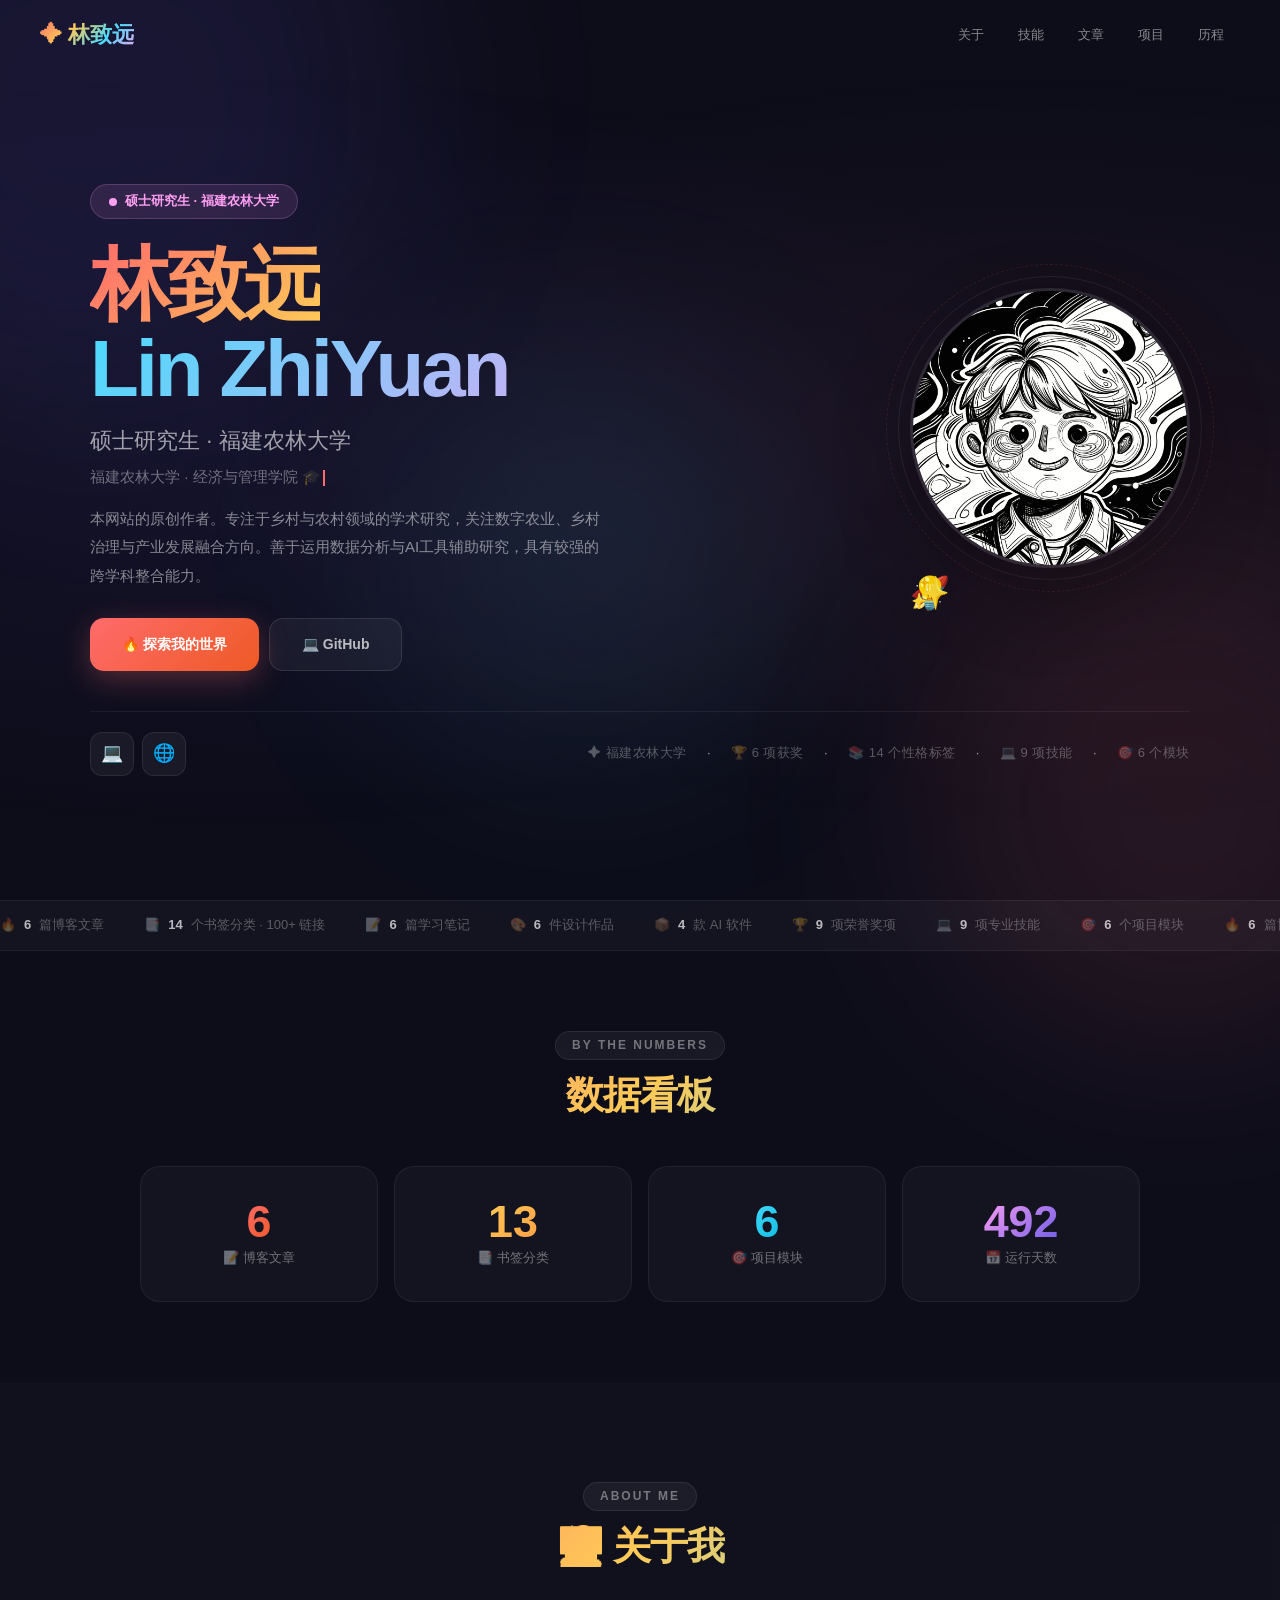
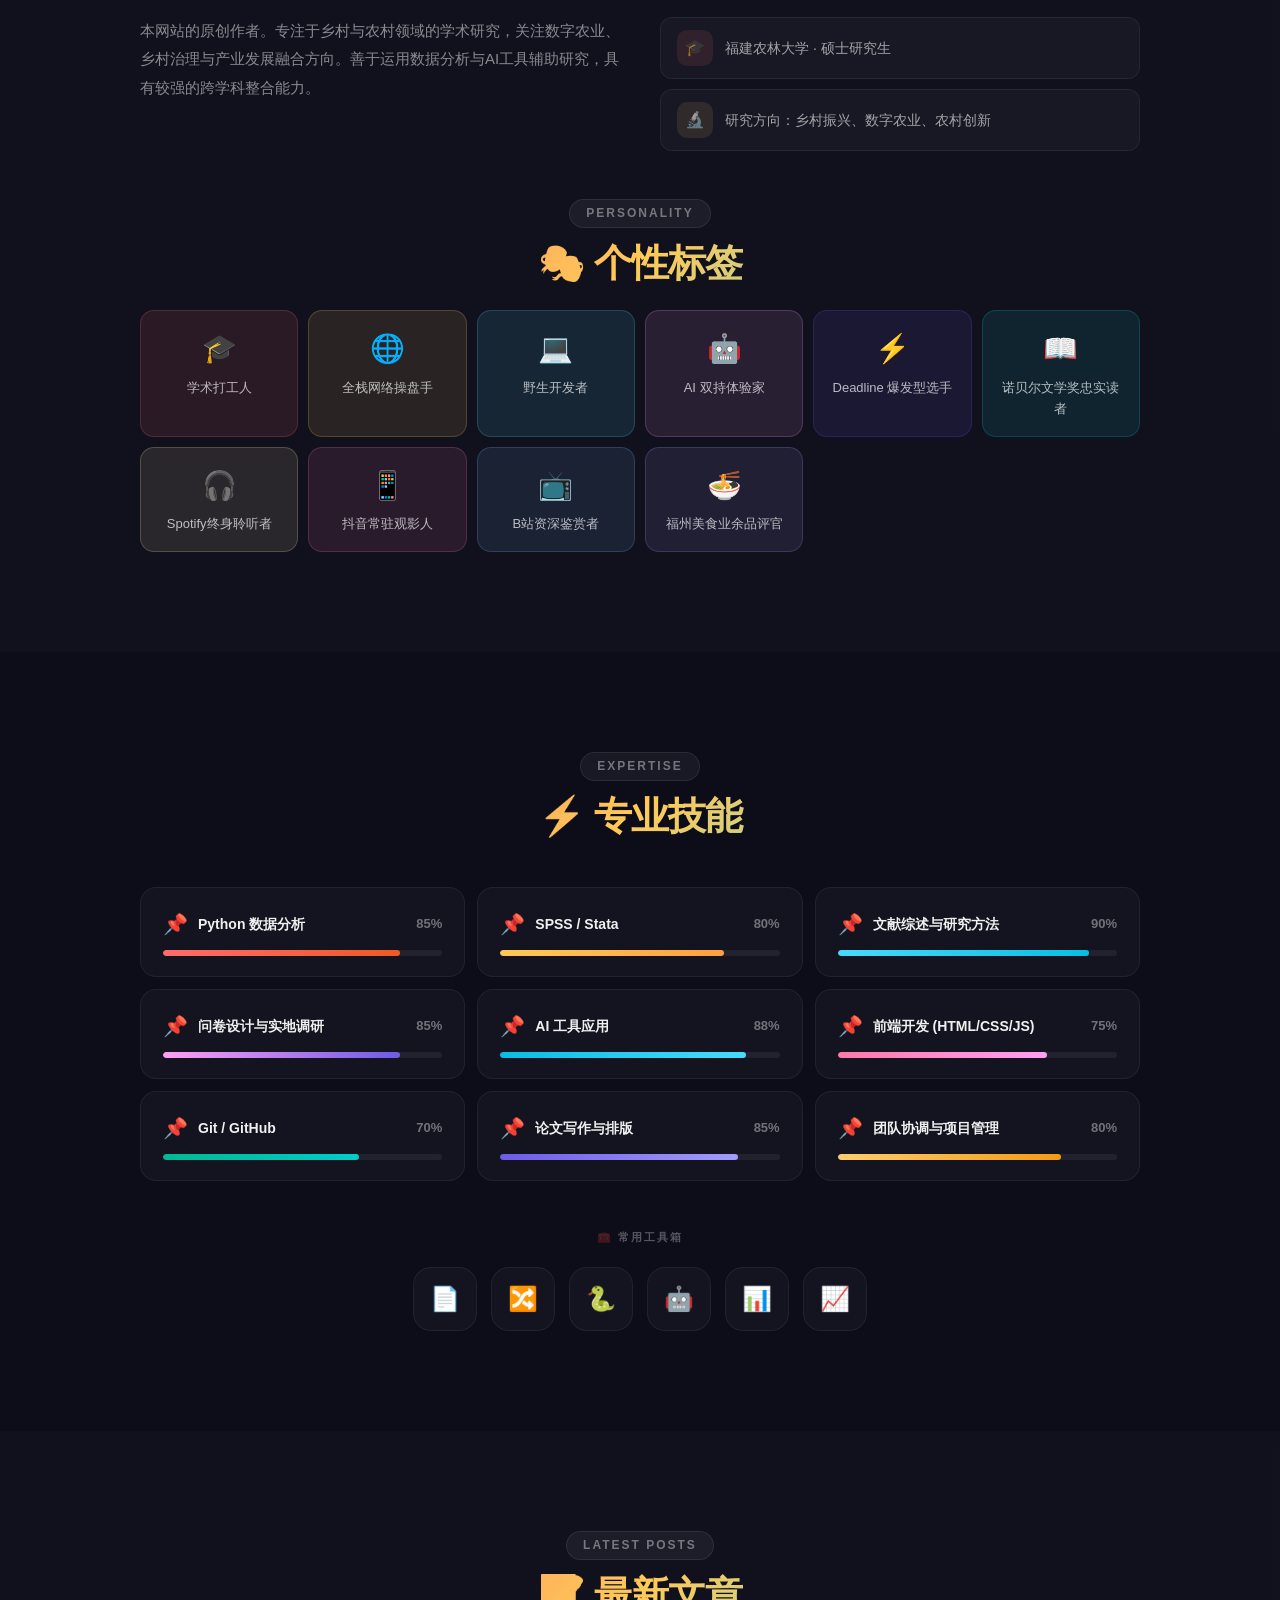
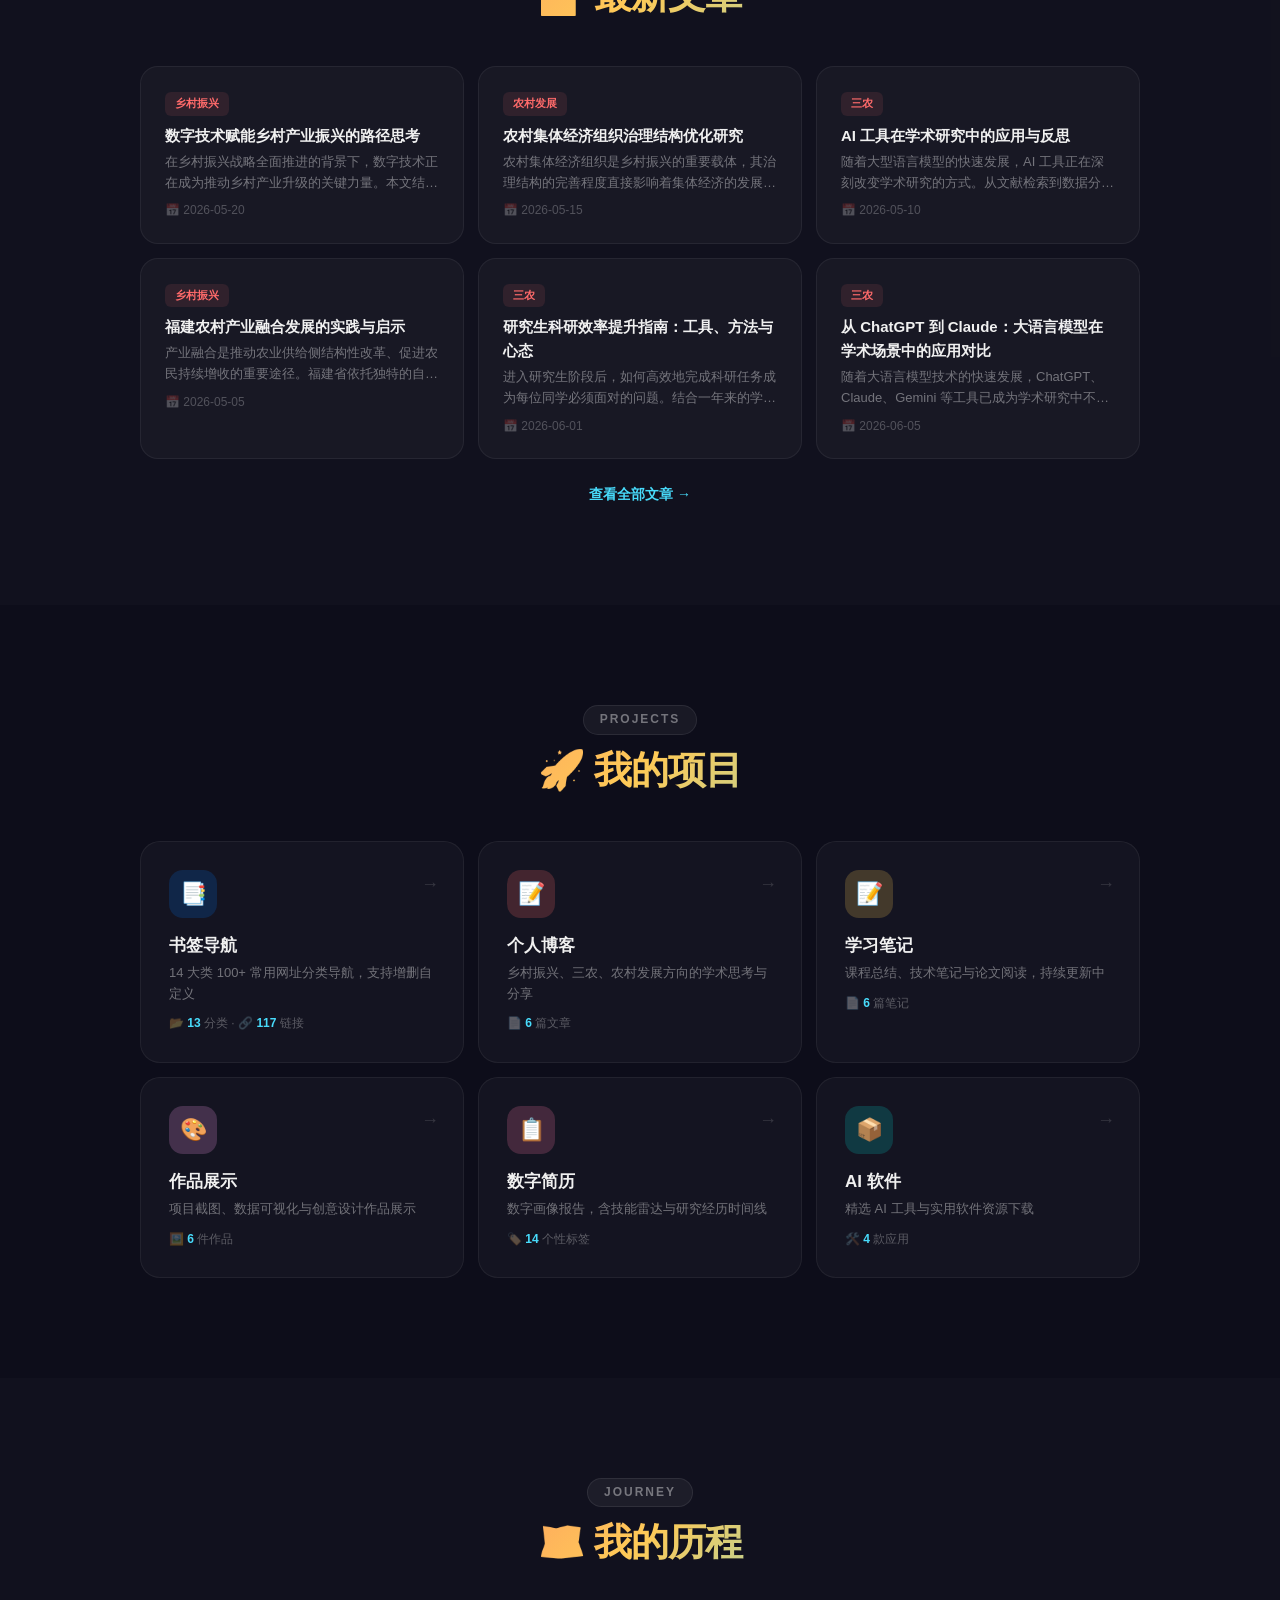
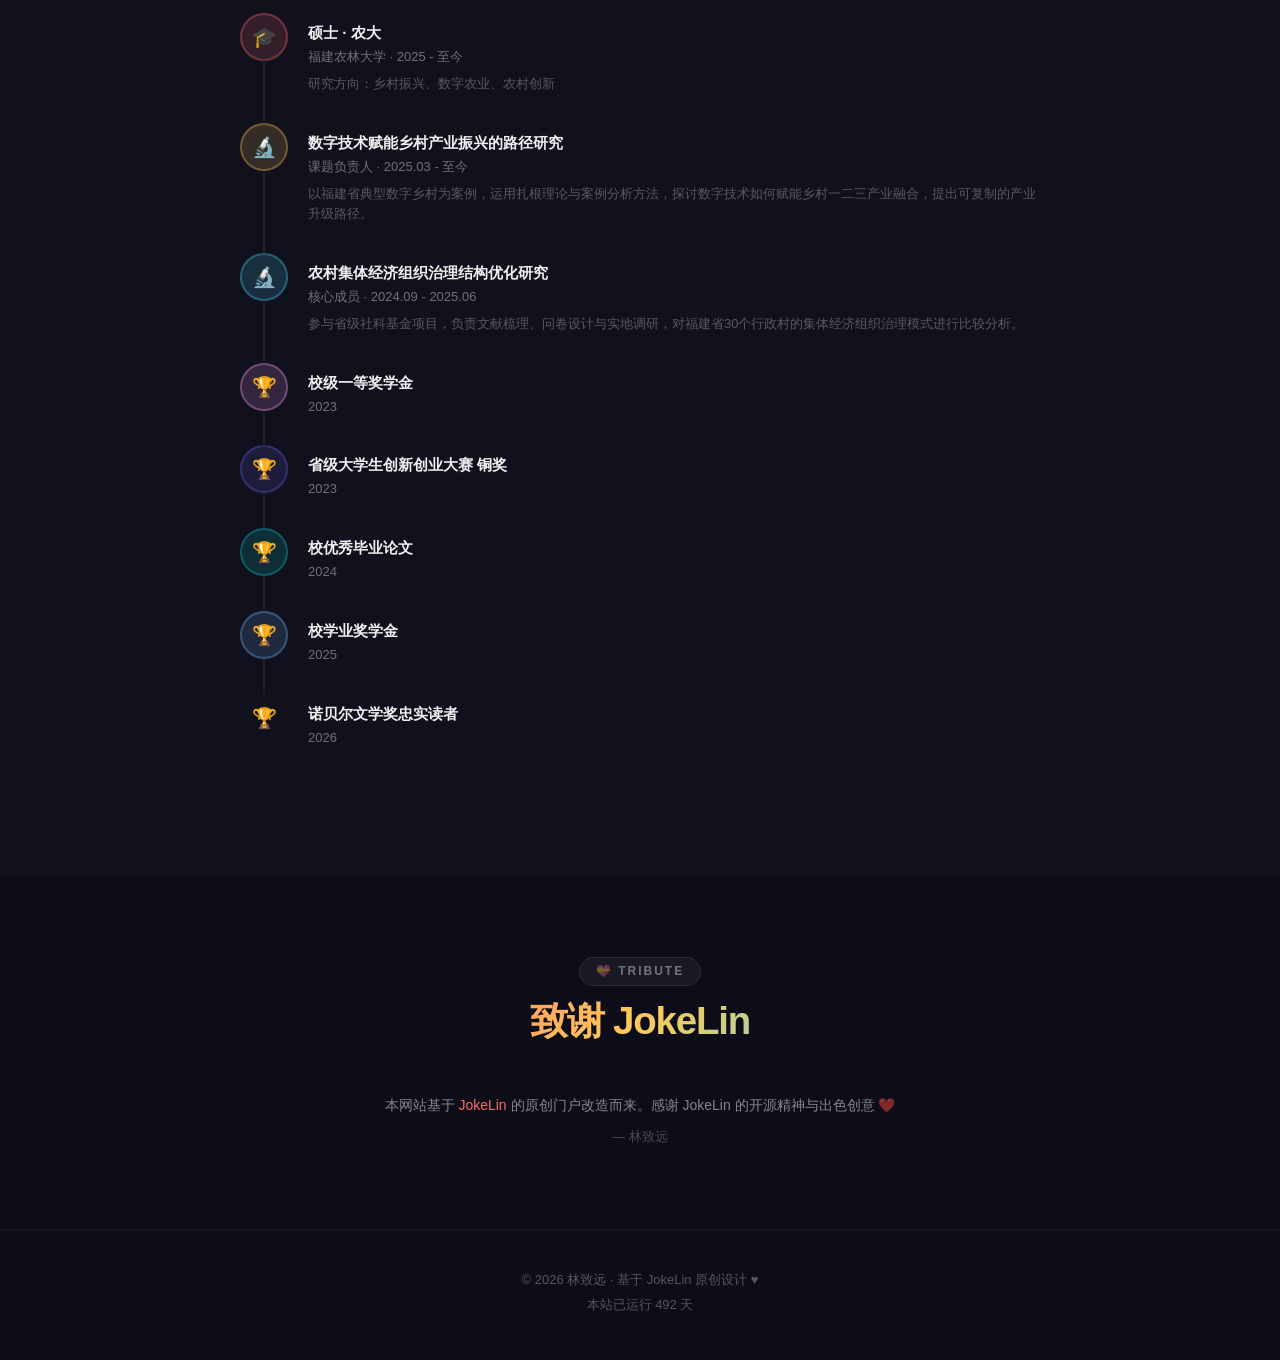
==== commit 5d0ad978: "极致丰富炸裂版首页：暗色主题+11区块+全动态内容" ====
--- a/index.html
+++ b/index.html
@@ -3,826 +3,788 @@
 <head>
 <meta charset="UTF-8">
 <meta name="viewport" content="width=device-width, initial-scale=1.0">
+<title>林致远 · 炸裂作品集 🔥</title>
 <meta name="description" content="林致远的个人作品集 - 硕士研究生 · 开发者 · AI 创作者">
 <meta property="og:title" content="林致远 · 作品集">
-<meta property="og:description" content="个人作品集 · 硕士研究生 · 开发者">
-<meta property="og:type" content="website">
 <meta property="og:url" content="https://deftabc.github.io/zhiyuan.github.io/">
-<title>林致远 · 作品集</title>
 <link rel="icon" href="favicon.ico" type="image/x-icon">
-<link rel="stylesheet" href="assets/global.css">
 <style>
-/* ===== 导航 ===== */
-.nav {
-  position: fixed; top: 0; left: 0; right: 0; z-index: 1000;
-  display: flex; align-items: center; justify-content: space-between;
-  padding: 0 40px; height: 64px;
-  background: transparent;
-  transition: all 0.4s;
-}
-.nav.scrolled {
-  background: rgba(250,249,248,0.88);
-  backdrop-filter: blur(20px); -webkit-backdrop-filter: blur(20px);
-  border-bottom: 1px solid var(--border-card);
-}
-.nav__logo {
-  font-size: 20px; font-weight: 800; letter-spacing: -0.03em;
-  background: linear-gradient(135deg, #0071e3, #34c759);
-  -webkit-background-clip: text; -webkit-text-fill-color: transparent;
-  background-clip: text;
-}
-.nav__links { display: flex; gap: 2px; }
-.nav__link {
-  padding: 8px 18px; border-radius: 10px;
-  font-size: 14px; color: var(--text-secondary); font-weight: 500;
-  transition: var(--transition-fast); cursor: pointer;
-}
-.nav__link:hover { color: var(--accent-1); background: rgba(0,113,227,0.06); }
-
-/* ===== 浮动装饰粒子 ===== */
-.particles {
-  position: fixed; inset: 0; z-index: 0; pointer-events: none; overflow: hidden;
-}
-.particle {
-  position: absolute; border-radius: 50%;
-  animation: particleFloat 20s ease-in-out infinite;
-  opacity: 0.15;
-}
-@keyframes particleFloat {
-  0%, 100% { transform: translate(0, 0) scale(1); }
-  25% { transform: translate(80px, -60px) scale(1.2); }
-  50% { transform: translate(-40px, -100px) scale(0.8); }
-  75% { transform: translate(-80px, 40px) scale(1.1); }
-}
-
-/* ===== Hero ===== */
-.hero {
-  min-height: 100vh; position: relative; z-index: 1;
-  display: flex; align-items: center; justify-content: center;
-  padding: 0 24px; overflow: hidden;
-}
-.hero::before {
-  content: ''; position: absolute; inset: 0;
-  background: linear-gradient(180deg, rgba(0,113,227,0.03) 0%, transparent 40%, transparent 70%, rgba(52,199,89,0.03) 100%);
-  pointer-events: none;
-}
-.hero__inner {
-  display: flex; align-items: center; gap: 80px;
-  max-width: 1000px; width: 100%; position: relative;
-}
-.hero__text { flex: 1; }
-.hero__badge {
-  display: inline-flex; align-items: center; gap: 6px;
-  font-size: 13px; letter-spacing: 0.5px; color: var(--accent-1);
-  background: rgba(0,113,227,0.08);
-  padding: 6px 16px; border-radius: 50px;
-  font-weight: 600; margin-bottom: 24px;
-  border: 1px solid rgba(0,113,227,0.12);
-}
-.hero__text h1 {
-  font-size: clamp(2.6rem, 6vw, 4.2rem);
-  font-weight: 800; letter-spacing: -0.04em;
-  line-height: 1.05; margin-bottom: 12px;
-}
-.hero__text h1 .highlight {
-  background: linear-gradient(135deg, #0071e3, #34c759, #ff9500);
-  -webkit-background-clip: text; -webkit-text-fill-color: transparent;
-  background-clip: text;
-  background-size: 200% 200%;
-  animation: gradientShift 4s ease-in-out infinite;
-}
-@keyframes gradientShift {
-  0%, 100% { background-position: 0% 50%; }
-  50% { background-position: 100% 50%; }
-}
-.hero__sub {
-  font-size: clamp(1rem, 2vw, 1.35rem);
-  color: var(--text-secondary); font-weight: 500;
-  margin-bottom: 8px;
-}
-.hero__typing {
-  font-size: 15px; color: var(--text-muted);
-  margin-bottom: 20px; min-height: 24px;
-}
-.hero__typing .cursor { display: inline-block; width: 2px; height: 16px; background: var(--accent-1); margin-left: 2px; animation: blink 0.8s step-end infinite; vertical-align: middle; }
-@keyframes blink { 50% { opacity: 0; } }
-.hero__desc {
-  font-size: 15px; color: var(--text-secondary);
-  line-height: 1.9; max-width: 480px; margin-bottom: 28px;
-}
-.hero__actions { display: flex; gap: 10px; flex-wrap: wrap; }
-.hero__actions a {
-  padding: 12px 28px; border-radius: 12px;
-  font-size: 14px; font-weight: 600;
-  transition: var(--transition-fast);
-  display: inline-flex; align-items: center; gap: 6px;
-}
-.hero__actions .btn-primary {
-  background: var(--text-primary); color: #fff;
-}
-.hero__actions .btn-primary:hover { transform: translateY(-2px); box-shadow: 0 8px 30px rgba(0,0,0,0.15); }
-.hero__actions .btn-ghost {
-  background: var(--bg-card); color: var(--text-secondary);
-  border: 1px solid var(--border-card);
-}
-.hero__actions .btn-ghost:hover {
-  border-color: var(--accent-1); color: var(--accent-1);
-  transform: translateY(-2px);
-}
-.hero__visual { flex-shrink: 0; position: relative; }
-.hero__avatar {
-  width: 260px; height: 260px; border-radius: 40px;
-  object-fit: cover;
-  box-shadow: 0 30px 80px rgba(0,0,0,0.08);
-  transition: transform 0.4s;
-  position: relative; z-index: 1;
-}
-.hero__avatar:hover { transform: scale(1.03); }
-.hero__avatar-ring {
-  position: absolute; inset: -8px; z-index: 0;
-  border-radius: 48px;
-  border: 2px dashed rgba(0,113,227,0.15);
-  animation: ringSpin 20s linear infinite;
-}
-@keyframes ringSpin { to { transform: rotate(360deg); } }
-
-/* ===== 统计条 ===== */
-.stats {
-  padding: 60px 24px; position: relative; z-index: 1;
-  background: linear-gradient(180deg, var(--bg-primary), rgba(0,113,227,0.02), var(--bg-primary));
-}
-.stats__inner { max-width: 900px; margin: 0 auto; }
-.stats__grid {
-  display: grid;
-  grid-template-columns: repeat(4, 1fr);
-  gap: 16px;
-}
-.stats__card {
-  text-align: center; padding: 28px 16px;
-  background: var(--bg-card);
-  border: 1px solid var(--border-card);
-  border-radius: var(--radius-lg);
-  transition: var(--transition-fast);
-}
-.stats__card:hover {
-  transform: translateY(-4px);
-  box-shadow: var(--shadow-hover);
-  border-color: var(--border-card-hover);
-}
-.stats__number {
-  font-size: 2.2rem; font-weight: 800;
-  background: var(--accent-gradient);
-  -webkit-background-clip: text; -webkit-text-fill-color: transparent;
-  background-clip: text;
-  line-height: 1;
-}
-.stats__label { font-size: 13px; color: var(--text-muted); margin-top: 6px; }
-
-/* ===== About ===== */
-.about {
-  padding: 100px 24px; position: relative; z-index: 1;
-  background: var(--bg-secondary);
-}
-.about__inner { max-width: 900px; margin: 0 auto; }
-.about__bio {
-  text-align: center; max-width: 700px; margin: 0 auto 40px;
-  font-size: 16px; color: var(--text-secondary); line-height: 1.9;
-}
-.about__two-col {
-  display: grid; grid-template-columns: 1fr 1fr; gap: 24px;
-}
-.about__tags {
-  display: flex; flex-wrap: wrap; gap: 8px; align-content: flex-start;
-}
-.about__tag {
-  padding: 8px 16px; border-radius: 10px;
-  font-size: 13px; font-weight: 500;
-  border: 1px solid var(--border-card);
-  background: var(--bg-card);
-  color: var(--text-secondary);
-  transition: var(--transition-fast); cursor: default;
-}
-.about__tag:hover {
-  border-color: var(--accent-1); color: var(--accent-1);
-  background: rgba(0,113,227,0.06);
-  transform: translateY(-2px);
-}
-.about__info-cards { display: flex; flex-direction: column; gap: 10px; }
-.about__info-item {
-  background: var(--bg-card);
-  border: 1px solid var(--border-card);
-  border-radius: var(--radius-md);
-  padding: 16px 20px;
-  transition: var(--transition-fast);
-}
-.about__info-item:hover {
-  transform: translateX(4px);
-  border-color: var(--border-card-hover);
-}
-.about__info-item .label { font-size: 11px; color: var(--text-muted); text-transform: uppercase; letter-spacing: 0.5px; font-weight: 600; }
-.about__info-item .value { font-size: 14px; font-weight: 600; margin-top: 2px; }
-
-/* ===== Skills ===== */
-.skills {
-  padding: 100px 24px; position: relative; z-index: 1;
-}
-.skills__inner { max-width: 900px; margin: 0 auto; }
-.skills__grid {
-  display: grid; grid-template-columns: repeat(auto-fill, minmax(260px, 1fr));
-  gap: 16px;
-}
-.skill-card {
-  background: var(--bg-card);
-  border: 1px solid var(--border-card);
-  border-radius: var(--radius-md);
-  padding: 24px; transition: var(--transition-fast);
-}
-.skill-card:hover {
-  transform: translateY(-3px);
-  box-shadow: var(--shadow-card);
-  border-color: var(--border-card-hover);
-}
-.skill-card__header { display: flex; align-items: center; gap: 10px; margin-bottom: 12px; }
-.skill-card__icon { width: 36px; height: 36px; border-radius: 10px; display: flex; align-items: center; justify-content: center; font-size: 18px; }
-.skill-card__name { font-size: 14px; font-weight: 600; flex: 1; }
-.skill-card__pct { font-size: 13px; color: var(--text-muted); font-weight: 600; }
-.skill-card__bar {
-  height: 6px; border-radius: 3px;
-  background: rgba(0,113,227,0.08);
-  overflow: hidden;
-}
-.skill-card__bar-fill {
-  height: 100%; border-radius: 3px;
-  background: linear-gradient(90deg, var(--accent-1), #34c759);
-  width: 0; transition: width 1s ease;
-}
-.skills__tools {
-  margin-top: 40px; text-align: center;
-}
-.skills__tools-label { font-size: 12px; color: var(--text-muted); margin-bottom: 16px; letter-spacing: 1px; text-transform: uppercase; font-weight: 600; }
-.skills__tools-row { display: flex; justify-content: center; gap: 16px; flex-wrap: wrap; }
-.skills__tool {
-  width: 56px; height: 56px;
-  border-radius: 16px;
-  background: var(--bg-card);
-  border: 1px solid var(--border-card);
-  display: flex; align-items: center; justify-content: center;
-  font-size: 22px; cursor: default;
-  transition: var(--transition-fast);
-}
-.skills__tool:hover {
-  transform: translateY(-4px) scale(1.1);
-  border-color: var(--accent-1);
-  box-shadow: var(--shadow-card);
-}
-
-/* ===== Blog Preview ===== */
-.blog-preview {
-  padding: 100px 24px; position: relative; z-index: 1;
-  background: var(--bg-secondary);
-}
-.blog-preview__inner { max-width: 900px; margin: 0 auto; }
-.blog-preview__list { display: flex; flex-direction: column; gap: 10px; }
-.blog-preview__item {
-  display: flex; align-items: center; gap: 16px;
-  background: var(--bg-card);
-  border: 1px solid var(--border-card);
-  border-radius: var(--radius-md);
-  padding: 16px 20px;
-  transition: var(--transition-fast);
-  cursor: pointer;
-}
-.blog-preview__item:hover {
-  transform: translateX(4px);
-  border-color: var(--accent-1);
-  box-shadow: var(--shadow-card);
-}
-.blog-preview__item .info { flex: 1; }
-.blog-preview__item .info h4 { font-size: 14px; font-weight: 600; }
-.blog-preview__item .info .meta { font-size: 12px; color: var(--text-muted); margin-top: 2px; }
-.blog-preview__item .cat {
-  font-size: 11px; padding: 3px 10px;
-  border-radius: 6px; font-weight: 600;
-  background: rgba(0,113,227,0.08);
-  color: var(--accent-1);
-  flex-shrink: 0;
-}
-.blog-preview__item .date { font-size: 12px; color: var(--text-muted); flex-shrink: 0; }
-.blog-preview__all {
-  display: block; text-align: center; margin-top: 20px;
-  font-size: 14px; color: var(--accent-1); font-weight: 500;
-  transition: var(--transition-fast);
-}
-.blog-preview__all:hover { opacity: 0.7; }
-
-/* ===== Projects ===== */
-.projects {
-  padding: 100px 24px; position: relative; z-index: 1;
-}
-.projects__inner { max-width: 1000px; margin: 0 auto; }
-.project-grid {
-  display: grid; grid-template-columns: repeat(auto-fill, minmax(280px, 1fr));
-  gap: 16px;
-}
-.project-card {
-  background: var(--bg-card);
-  border: 1px solid var(--border-card);
-  border-radius: var(--radius-lg);
-  padding: 28px;
-  transition: var(--transition-fast);
-  cursor: pointer; position: relative; overflow: hidden;
-}
-.project-card::before {
-  content: ''; position: absolute; top: 0; left: 0; right: 0; height: 3px;
-  background: var(--accent-gradient); opacity: 0; transition: opacity 0.3s;
-}
-.project-card:hover::before { opacity: 1; }
-.project-card:hover {
-  transform: translateY(-4px);
-  box-shadow: var(--shadow-hover);
-  border-color: var(--border-card-hover);
-}
-.project-card__icon {
-  width: 48px; height: 48px; border-radius: 14px;
-  display: flex; align-items: center; justify-content: center;
-  font-size: 22px; margin-bottom: 16px;
-}
-.project-card h3 { font-size: 17px; font-weight: 600; margin-bottom: 6px; }
-.project-card p { font-size: 13px; color: var(--text-secondary); line-height: 1.6; }
-.project-card .stat {
-  display: inline-block; margin-top: 10px;
-  font-size: 12px; color: var(--text-muted);
-}
-.project-card .stat strong { color: var(--accent-1); }
-.project-card .arrow {
-  position: absolute; right: 24px; top: 28px;
-  font-size: 18px; color: var(--text-muted);
-  transition: var(--transition-fast);
-}
-.project-card:hover .arrow { color: var(--accent-1); transform: translateX(4px); }
-
-/* ===== Timeline ===== */
-.timeline {
-  padding: 100px 24px; position: relative; z-index: 1;
-  background: var(--bg-secondary);
-}
-.timeline__inner { max-width: 700px; margin: 0 auto; }
-.timeline__item {
-  display: flex; gap: 20px;
-  padding-bottom: 28px; position: relative;
-}
-.timeline__item:not(:last-child)::before {
-  content: ''; position: absolute; left: 19px; top: 42px; bottom: 0;
-  width: 2px; background: var(--border-card);
-}
-.timeline__dot {
-  width: 40px; height: 40px; border-radius: 50%;
-  background: var(--bg-card);
-  border: 2px solid var(--accent-1);
-  display: flex; align-items: center; justify-content: center;
-  font-size: 16px; flex-shrink: 0;
-}
-.timeline__body { padding-top: 6px; }
-.timeline__body h3 { font-size: 15px; font-weight: 600; }
-.timeline__body .sub { font-size: 13px; color: var(--text-secondary); margin-top: 2px; }
-.timeline__body .desc { font-size: 13px; color: var(--text-muted); margin-top: 6px; line-height: 1.6; }
-
-/* ===== Tribute ===== */
-.tribute {
-  padding: 80px 24px; text-align: center; position: relative; z-index: 1;
-}
-.tribute__inner { max-width: 600px; margin: 0 auto; }
-.tribute p { font-size: 14px; color: var(--text-secondary); line-height: 1.8; margin-top: 16px; }
-.tribute .heart { color: #ff3b30; }
-
-/* ===== Footer ===== */
-.footer {
-  text-align: center; padding: 40px 24px 60px;
-  font-size: 13px; color: var(--text-muted);
-  border-top: 1px solid var(--border-card);
-}
-.footer p { margin-bottom: 4px; }
-
-/* ===== Responsive ===== */
-@media (max-width: 768px) {
-  .hero__inner { flex-direction: column-reverse; gap: 40px; text-align: center; }
-  .hero__desc { max-width: 100%; }
-  .hero__actions { justify-content: center; }
-  .hero__avatar { width: 160px; height: 160px; border-radius: 28px; }
-  .hero__avatar-ring { border-radius: 36px; }
-  .nav { padding: 0 20px; height: 56px; }
-  .nav__link { padding: 6px 12px; font-size: 13px; }
-  .stats__grid { grid-template-columns: repeat(2, 1fr); }
-  .about { padding: 60px 20px; }
-  .about__two-col { grid-template-columns: 1fr; }
-  .skills { padding: 60px 20px; }
-  .skills__grid { grid-template-columns: 1fr; }
-  .blog-preview { padding: 60px 20px; }
-  .blog-preview__item { flex-wrap: wrap; }
-  .projects { padding: 60px 20px; }
-  .project-grid { grid-template-columns: 1fr; }
-  .timeline { padding: 60px 20px; }
-  .tribute { padding: 48px 20px; }
-  .stats__number { font-size: 1.8rem; }
+/* ===== RESET & BASE ===== */
+*,*::before,*::after{margin:0;padding:0;box-sizing:border-box}
+html{scroll-behavior:smooth;-webkit-font-smoothing:antialiased}
+body{
+  font-family:-apple-system,BlinkMacSystemFont,'SF Pro Display','Segoe UI','PingFang SC','Microsoft YaHei','Noto Sans SC',sans-serif;
+  background:#0d0d1a;color:#f0f0f0;line-height:1.6;overflow-x:hidden;
+}
+a{color:inherit;text-decoration:none}
+img{max-width:100%;display:block}
+::-webkit-scrollbar{width:8px}
+::-webkit-scrollbar-track{background:#0d0d1a}
+::-webkit-scrollbar-thumb{background:linear-gradient(180deg,#ff6b6b,#6c5ce7);border-radius:4px}
+
+/* ===== NAV ===== */
+.nav{
+  position:fixed;top:0;left:0;right:0;z-index:9999;
+  display:flex;align-items:center;justify-content:space-between;
+  padding:0 40px;height:70px;
+  background:rgba(13,13,26,0);transition:all 0.4s;
+}
+.nav.scrolled{background:rgba(13,13,26,0.92);backdrop-filter:blur(30px);border-bottom:1px solid rgba(255,255,255,0.06)}
+.nav__logo{font-size:22px;font-weight:900;background:linear-gradient(135deg,#ff6b6b,#feca57,#48dbfb,#ff9ff3);-webkit-background-clip:text;-webkit-text-fill-color:transparent;background-clip:text;}
+.nav__links{display:flex;gap:2px}
+.nav__link{
+  padding:8px 16px;border-radius:10px;font-size:13px;font-weight:500;
+  color:rgba(255,255,255,0.5);transition:all 0.2s;cursor:pointer;
+}
+.nav__link:hover{color:#fff;background:rgba(255,255,255,0.06)}
+
+/* ===== FLOATING BG ===== */
+.bg-orb{
+  position:fixed;border-radius:50%;filter:blur(100px);pointer-events:none;z-index:0;
+  animation:orbFloat 25s ease-in-out infinite;
+}
+.bg-orb:nth-child(1){width:600px;height:600px;background:rgba(108,92,231,0.12);top:-200px;left:-200px;}
+.bg-orb:nth-child(2){width:500px;height:500px;background:rgba(255,107,107,0.10);bottom:-150px;right:-150px;animation-delay:-8s;}
+.bg-orb:nth-child(3){width:400px;height:400px;background:rgba(72,219,251,0.08);top:40%;left:30%;animation-delay:-16s;}
+@keyframes orbFloat{
+  0%,100%{transform:translate(0,0) scale(1)}
+  33%{transform:translate(50px,-50px) scale(1.1)}
+  66%{transform:translate(-30px,40px) scale(0.9)}
+}
+
+/* ===== HERO ===== */
+.hero{
+  min-height:100vh;position:relative;z-index:1;
+  display:flex;align-items:center;justify-content:center;
+  padding:120px 24px 60px;overflow:hidden;
+}
+.hero::before{
+  content:'';position:absolute;inset:0;
+  background:radial-gradient(ellipse at 20% 50%,rgba(108,92,231,0.08) 0%,transparent 60%),
+             radial-gradient(ellipse at 80% 50%,rgba(255,107,107,0.06) 0%,transparent 60%);
+  pointer-events:none;
+}
+.hero__inner{max-width:1100px;width:100%;position:relative;z-index:1}
+.hero__top{display:flex;align-items:center;gap:80px;margin-bottom:40px}
+.hero__text{flex:1}
+.hero__badge{
+  display:inline-flex;align-items:center;gap:8px;
+  font-size:13px;font-weight:600;color:#ff9ff3;
+  background:rgba(255,159,243,0.1);border:1px solid rgba(255,159,243,0.2);
+  padding:6px 18px;border-radius:50px;margin-bottom:24px;
+}
+.hero__badge .dot{width:8px;height:8px;border-radius:50%;background:#ff9ff3;animation:pulseDot 1.5s ease-in-out infinite}
+@keyframes pulseDot{0%,100%{opacity:1;transform:scale(1)}50%{opacity:0.5;transform:scale(0.8)}}
+
+.hero__text h1{
+  font-size:clamp(2.8rem,7vw,5rem);font-weight:900;letter-spacing:-0.04em;
+  line-height:1.05;margin-bottom:12px;
+}
+.hero__text h1 .g1{background:linear-gradient(135deg,#ff6b6b,#feca57,#48dbfb,#ff9ff3);-webkit-background-clip:text;-webkit-text-fill-color:transparent;background-clip:text;background-size:300% 300%;animation:gradientShift 6s ease-in-out infinite;}
+.hero__text h1 .g2{background:linear-gradient(135deg,#48dbfb,#ff9ff3,#ff6b6b);-webkit-background-clip:text;-webkit-text-fill-color:transparent;background-clip:text;background-size:300% 300%;animation:gradientShift 6s ease-in-out infinite reverse;}
+@keyframes gradientShift{0%,100%{background-position:0% 50%}50%{background-position:100% 50%}}
+
+.hero__sub{font-size:clamp(1rem,2vw,1.4rem);color:rgba(255,255,255,0.6);font-weight:500;margin-bottom:6px;}
+.hero__typing{font-size:15px;color:rgba(255,255,255,0.4);margin-bottom:16px;min-height:24px}
+.hero__typing .cursor{display:inline-block;width:2px;height:16px;background:#ff6b6b;margin-left:2px;animation:blink 0.8s step-end infinite;vertical-align:middle}
+@keyframes blink{50%{opacity:0}}
+.hero__desc{font-size:15px;color:rgba(255,255,255,0.5);line-height:1.9;max-width:520px;margin-bottom:28px}
+
+.hero__actions{display:flex;gap:10px;flex-wrap:wrap}
+.hero__actions a{
+  padding:14px 32px;border-radius:14px;font-size:14px;font-weight:600;
+  transition:all 0.3s;display:inline-flex;align-items:center;gap:8px;
+}
+.hero__actions .btn-primary{
+  background:linear-gradient(135deg,#ff6b6b,#ee5a24);color:#fff;
+  box-shadow:0 8px 30px rgba(255,107,107,0.3);
+}
+.hero__actions .btn-primary:hover{transform:translateY(-3px);box-shadow:0 12px 40px rgba(255,107,107,0.4)}
+.hero__actions .btn-ghost{
+  background:rgba(255,255,255,0.05);color:rgba(255,255,255,0.7);
+  border:1px solid rgba(255,255,255,0.1);
+}
+.hero__actions .btn-ghost:hover{background:rgba(255,255,255,0.1);color:#fff;transform:translateY(-2px)}
+
+.hero__visual{flex-shrink:0;position:relative}
+.hero__avatar{
+  width:280px;height:280px;border-radius:50%;
+  object-fit:cover;position:relative;z-index:1;
+  border:3px solid rgba(255,255,255,0.1);
+  box-shadow:0 30px 80px rgba(0,0,0,0.3);
+}
+.hero__avatar-ring{
+  position:absolute;inset:-12px;z-index:0;border-radius:50%;
+  border:1px solid rgba(255,255,255,0.08);
+  animation:ringSpin 15s linear infinite;
+}
+.hero__avatar-ring2{
+  position:absolute;inset:-24px;z-index:0;border-radius:50%;
+  border:1px dashed rgba(255,107,107,0.15);
+  animation:ringSpin 25s linear infinite reverse;
+}
+@keyframes ringSpin{to{transform:rotate(360deg)}}
+
+/* Floating emoji */
+.hero__float{
+  position:absolute;pointer-events:none;font-size:32px;animation:floatEmoji 6s ease-in-out infinite;
+}
+.hero__float:nth-child(1){top:-40px;right:-20px;animation-delay:0s}
+.hero__float:nth-child(2){bottom:20px;right:-40px;animation-delay:-2s;font-size:24px}
+.hero__float:nth-child(3){top:30%;left:-50px;animation-delay:-4s;font-size:28px}
+@keyframes floatEmoji{0%,100%{transform:translateY(0) rotate(0deg)}50%{transform:translateY(-20px) rotate(10deg)}}
+
+/* Hero bottom bar */
+.hero__bottom{
+  display:flex;align-items:center;justify-content:space-between;
+  gap:20px;flex-wrap:wrap;
+  padding-top:20px;border-top:1px solid rgba(255,255,255,0.06);
+}
+.hero__social{display:flex;gap:8px}
+.hero__social a{
+  width:44px;height:44px;border-radius:12px;
+  display:flex;align-items:center;justify-content:center;
+  background:rgba(255,255,255,0.05);border:1px solid rgba(255,255,255,0.08);
+  font-size:18px;transition:all 0.2s;
+}
+.hero__social a:hover{background:rgba(255,255,255,0.1);transform:translateY(-3px)}
+.hero__marquee{
+  font-size:13px;color:rgba(255,255,255,0.3);letter-spacing:0.5px;
+  display:flex;gap:20px;
+}
+.hero__marquee span{display:flex;align-items:center;gap:6px}
+.hero__marquee .hl{color:rgba(255,255,255,0.6)}
+
+/* ===== TICKER ===== */
+.ticker{
+  position:relative;z-index:1;overflow:hidden;
+  background:rgba(255,255,255,0.03);border-top:1px solid rgba(255,255,255,0.05);border-bottom:1px solid rgba(255,255,255,0.05);
+  padding:14px 0;
+}
+.ticker__track{display:flex;white-space:nowrap;animation:tickerScroll 30s linear infinite;gap:40px}
+.ticker__track span{font-size:13px;color:rgba(255,255,255,0.3);display:flex;align-items:center;gap:8px}
+.ticker__track span strong{color:rgba(255,255,255,0.7);font-weight:600}
+@keyframes tickerScroll{0%{transform:translateX(0)}100%{transform:translateX(-50%)}}
+
+/* ===== SECTION COMMON ===== */
+section{position:relative;z-index:1}
+.section-title{text-align:center;margin-bottom:48px}
+.section-title__label{
+  display:inline-block;font-size:12px;font-weight:700;letter-spacing:2px;
+  text-transform:uppercase;padding:4px 16px;border-radius:50px;
+  background:rgba(255,255,255,0.05);border:1px solid rgba(255,255,255,0.08);
+  color:rgba(255,255,255,0.4);margin-bottom:12px;
+}
+.section-title__heading{
+  display:block;
+  font-size:clamp(1.8rem,3vw,2.8rem);font-weight:800;
+  line-height:1.2;letter-spacing:-0.03em;
+  background:linear-gradient(135deg,#ff6b6b,#feca57,#48dbfb);
+  -webkit-background-clip:text;-webkit-text-fill-color:transparent;background-clip:text;
+}
+
+/* ===== STATS ===== */
+.stats{padding:80px 24px}
+.stats__inner{max-width:1000px;margin:0 auto}
+.stats__grid{display:grid;grid-template-columns:repeat(4,1fr);gap:16px}
+.stat-card{
+  text-align:center;padding:32px 16px;
+  background:rgba(255,255,255,0.03);border:1px solid rgba(255,255,255,0.06);
+  border-radius:20px;transition:all 0.3s;position:relative;overflow:hidden;
+}
+.stat-card::before{
+  content:'';position:absolute;top:0;left:0;right:0;height:3px;
+  background:linear-gradient(90deg,#ff6b6b,#feca57,#48dbfb,#ff9ff3);
+  opacity:0;transition:opacity 0.3s;
+}
+.stat-card:hover{transform:translateY(-6px);border-color:rgba(255,255,255,0.12)}
+.stat-card:hover::before{opacity:1}
+.stat-card__num{font-size:2.8rem;font-weight:900;margin-bottom:4px;line-height:1}
+.stat-card__num .c1{background:linear-gradient(135deg,#ff6b6b,#ee5a24);-webkit-background-clip:text;-webkit-text-fill-color:transparent;background-clip:text}
+.stat-card__num .c2{background:linear-gradient(135deg,#feca57,#ff9f43);-webkit-background-clip:text;-webkit-text-fill-color:transparent;background-clip:text}
+.stat-card__num .c3{background:linear-gradient(135deg,#48dbfb,#0abde3);-webkit-background-clip:text;-webkit-text-fill-color:transparent;background-clip:text}
+.stat-card__num .c4{background:linear-gradient(135deg,#ff9ff3,#6c5ce7);-webkit-background-clip:text;-webkit-text-fill-color:transparent;background-clip:text}
+.stat-card__label{font-size:13px;color:rgba(255,255,255,0.4)}
+
+/* ===== ABOUT ===== */
+.about{padding:100px 24px;background:rgba(255,255,255,0.02)}
+.about__inner{max-width:1000px;margin:0 auto}
+.about__top{display:grid;grid-template-columns:1fr 1fr;gap:40px;margin-bottom:48px}
+.about__bio p{font-size:15px;color:rgba(255,255,255,0.5);line-height:1.9}
+.about__quick-info{display:flex;flex-direction:column;gap:10px}
+.about__qi-item{
+  display:flex;align-items:center;gap:12px;
+  padding:12px 16px;border-radius:12px;
+  background:rgba(255,255,255,0.03);border:1px solid rgba(255,255,255,0.06);
+  font-size:14px;color:rgba(255,255,255,0.6);
+}
+.about__qi-item .qi-icon{width:36px;height:36px;border-radius:10px;display:flex;align-items:center;justify-content:center;font-size:16px}
+
+/* Personality Mosaic */
+.personality-mosaic{
+  display:grid;grid-template-columns:repeat(auto-fill,minmax(140px,1fr));gap:10px;
+}
+.personality-tile{
+  padding:16px;border-radius:14px;text-align:center;font-size:13px;font-weight:500;
+  transition:all 0.3s;cursor:default;position:relative;overflow:hidden;
+}
+.personality-tile:hover{transform:translateY(-4px) scale(1.02)}
+.personality-tile .pt-icon{font-size:28px;display:block;margin-bottom:6px}
+.personality-tile .pt-label{color:rgba(255,255,255,0.7)}
+.personality-tile:nth-child(1){background:rgba(255,107,107,0.1);border:1px solid rgba(255,107,107,0.2)}
+.personality-tile:nth-child(2){background:rgba(254,202,87,0.1);border:1px solid rgba(254,202,87,0.2)}
+.personality-tile:nth-child(3){background:rgba(72,219,251,0.1);border:1px solid rgba(72,219,251,0.2)}
+.personality-tile:nth-child(4){background:rgba(255,159,243,0.1);border:1px solid rgba(255,159,243,0.2)}
+.personality-tile:nth-child(5){background:rgba(108,92,231,0.1);border:1px solid rgba(108,92,231,0.2)}
+.personality-tile:nth-child(6){background:rgba(0,206,201,0.1);border:1px solid rgba(0,206,201,0.2)}
+.personality-tile:nth-child(7){background:rgba(255,234,167,0.1);border:1px solid rgba(255,234,167,0.2)}
+.personality-tile:nth-child(8){background:rgba(253,121,168,0.1);border:1px solid rgba(253,121,168,0.2)}
+.personality-tile:nth-child(9){background:rgba(116,185,255,0.1);border:1px solid rgba(116,185,255,0.2)}
+.personality-tile:nth-child(10){background:rgba(162,155,254,0.1);border:1px solid rgba(162,155,254,0.2)}
+
+/* ===== SKILLS ===== */
+.skills{padding:100px 24px}
+.skills__inner{max-width:1000px;margin:0 auto}
+.skills__grid{display:grid;grid-template-columns:repeat(auto-fill,minmax(280px,1fr));gap:12px;margin-bottom:48px}
+.skill-card{
+  padding:20px 22px;border-radius:16px;
+  background:rgba(255,255,255,0.03);border:1px solid rgba(255,255,255,0.06);
+  transition:all 0.3s;
+}
+.skill-card:hover{transform:translateY(-3px);border-color:rgba(255,255,255,0.12)}
+.skill-card__top{display:flex;align-items:center;gap:10px;margin-bottom:10px}
+.skill-card__top .sk-icon{font-size:20px}
+.skill-card__top .sk-name{flex:1;font-size:14px;font-weight:600}
+.skill-card__top .sk-pct{font-size:13px;font-weight:700;color:rgba(255,255,255,0.4)}
+.skill-card__bar{height:6px;border-radius:3px;background:rgba(255,255,255,0.06);overflow:hidden}
+.skill-card__bar-fill{height:100%;border-radius:3px;width:0;transition:width 1.2s ease}
+.skill-card:nth-child(1) .skill-card__bar-fill{background:linear-gradient(90deg,#ff6b6b,#ee5a24)}
+.skill-card:nth-child(2) .skill-card__bar-fill{background:linear-gradient(90deg,#feca57,#ff9f43)}
+.skill-card:nth-child(3) .skill-card__bar-fill{background:linear-gradient(90deg,#48dbfb,#0abde3)}
+.skill-card:nth-child(4) .skill-card__bar-fill{background:linear-gradient(90deg,#ff9ff3,#6c5ce7)}
+.skill-card:nth-child(5) .skill-card__bar-fill{background:linear-gradient(90deg,#0abde3,#48dbfb)}
+.skill-card:nth-child(6) .skill-card__bar-fill{background:linear-gradient(90deg,#fd79a8,#ff9ff3)}
+.skill-card:nth-child(7) .skill-card__bar-fill{background:linear-gradient(90deg,#00b894,#00cec9)}
+.skill-card:nth-child(8) .skill-card__bar-fill{background:linear-gradient(90deg,#6c5ce7,#a29bfe)}
+.skill-card:nth-child(9) .skill-card__bar-fill{background:linear-gradient(90deg,#fdcb6e,#f39c12)}
+
+.tools-wall{text-align:center}
+.tools-wall__label{font-size:11px;color:rgba(255,255,255,0.3);text-transform:uppercase;letter-spacing:2px;font-weight:700;margin-bottom:20px}
+.tools-wall__grid{display:flex;justify-content:center;gap:14px;flex-wrap:wrap}
+.tools-wall__item{
+  width:64px;height:64px;border-radius:18px;
+  background:rgba(255,255,255,0.03);border:1px solid rgba(255,255,255,0.06);
+  display:flex;align-items:center;justify-content:center;
+  font-size:24px;transition:all 0.3s;cursor:default;position:relative;
+}
+.tools-wall__item:hover{transform:translateY(-6px) scale(1.1);border-color:rgba(255,255,255,0.2);box-shadow:0 8px 40px rgba(0,0,0,0.2)}
+.tools-wall__item .tw-label{
+  position:absolute;bottom:-28px;left:50%;transform:translateX(-50%);
+  font-size:10px;color:rgba(255,255,255,0.3);white-space:nowrap;
+  opacity:0;transition:opacity 0.2s;
+}
+.tools-wall__item:hover .tw-label{opacity:1}
+
+/* ===== BLOG PREVIEW ===== */
+.blog-preview{padding:100px 24px;background:rgba(255,255,255,0.02)}
+.blog-preview__inner{max-width:1000px;margin:0 auto}
+.blog-preview__grid{display:grid;grid-template-columns:repeat(auto-fill,minmax(300px,1fr));gap:14px}
+.blog-card{
+  padding:22px 24px;border-radius:18px;
+  background:rgba(255,255,255,0.03);border:1px solid rgba(255,255,255,0.06);
+  transition:all 0.3s;cursor:pointer;
+}
+.blog-card:hover{transform:translateY(-4px);border-color:rgba(255,255,255,0.12)}
+.blog-card .bc-cat{
+  display:inline-block;font-size:11px;font-weight:600;
+  padding:3px 10px;border-radius:6px;margin-bottom:8px;
+  background:rgba(255,107,107,0.1);color:#ff6b6b;
+}
+.blog-card h4{font-size:15px;font-weight:600;margin-bottom:4px}
+.blog-card p{font-size:13px;color:rgba(255,255,255,0.4);line-height:1.6}
+.blog-card .bc-meta{font-size:12px;color:rgba(255,255,255,0.25);margin-top:8px}
+.blog-preview__all{display:block;text-align:center;margin-top:24px;font-size:14px;color:#48dbfb;font-weight:600;transition:all 0.2s}
+.blog-preview__all:hover{opacity:0.7}
+
+/* ===== PROJECTS ===== */
+.projects{padding:100px 24px}
+.projects__inner{max-width:1000px;margin:0 auto}
+.project-grid{display:grid;grid-template-columns:repeat(auto-fill,minmax(300px,1fr));gap:14px}
+.project-card{
+  padding:28px;border-radius:20px;position:relative;overflow:hidden;
+  background:rgba(255,255,255,0.03);border:1px solid rgba(255,255,255,0.06);
+  transition:all 0.3s;cursor:pointer;
+}
+.project-card:hover{transform:translateY(-6px);border-color:rgba(255,255,255,0.15);box-shadow:0 20px 60px rgba(0,0,0,0.2)}
+.project-card::before{content:'';position:absolute;top:0;left:0;right:0;height:3px;opacity:0;transition:opacity 0.3s}
+.project-card:hover::before{opacity:1}
+.project-card:nth-child(1)::before{background:linear-gradient(90deg,#0071e3,#48dbfb)}
+.project-card:nth-child(2)::before{background:linear-gradient(90deg,#ff6b6b,#ee5a24)}
+.project-card:nth-child(3)::before{background:linear-gradient(90deg,#feca57,#ff9f43)}
+.project-card:nth-child(4)::before{background:linear-gradient(90deg,#ff9ff3,#6c5ce7)}
+.project-card:nth-child(5)::before{background:linear-gradient(90deg,#fd79a8,#ff9ff3)}
+.project-card:nth-child(6)::before{background:linear-gradient(90deg,#00cec9,#00b894)}
+.project-card__icon{width:48px;height:48px;border-radius:14px;display:flex;align-items:center;justify-content:center;font-size:22px;margin-bottom:14px}
+.project-card h3{font-size:17px;font-weight:700;margin-bottom:4px}
+.project-card p{font-size:13px;color:rgba(255,255,255,0.4);line-height:1.6}
+.project-card .pc-stat{font-size:12px;color:rgba(255,255,255,0.3);margin-top:10px;display:block}
+.project-card .pc-stat strong{color:#48dbfb}
+.project-card .pc-arrow{position:absolute;right:24px;top:28px;font-size:18px;color:rgba(255,255,255,0.15);transition:all 0.3s}
+.project-card:hover .pc-arrow{color:#48dbfb;transform:translateX(6px)}
+
+/* ===== TIMELINE ===== */
+.timeline{padding:100px 24px;background:rgba(255,255,255,0.02)}
+.timeline__inner{max-width:800px;margin:0 auto}
+.tl-item{display:flex;gap:20px;padding-bottom:28px;position:relative}
+.tl-item:not(:last-child)::before{content:'';position:absolute;left:23px;top:48px;bottom:0;width:2px;background:rgba(255,255,255,0.06)}
+.tl-dot{width:48px;height:48px;border-radius:50%;display:flex;align-items:center;justify-content:center;font-size:20px;flex-shrink:0}
+.tl-item:nth-child(1) .tl-dot{background:rgba(255,107,107,0.15);border:2px solid rgba(255,107,107,0.3)}
+.tl-item:nth-child(2) .tl-dot{background:rgba(254,202,87,0.15);border:2px solid rgba(254,202,87,0.3)}
+.tl-item:nth-child(3) .tl-dot{background:rgba(72,219,251,0.15);border:2px solid rgba(72,219,251,0.3)}
+.tl-item:nth-child(4) .tl-dot{background:rgba(255,159,243,0.15);border:2px solid rgba(255,159,243,0.3)}
+.tl-item:nth-child(5) .tl-dot{background:rgba(108,92,231,0.15);border:2px solid rgba(108,92,231,0.3)}
+.tl-item:nth-child(6) .tl-dot{background:rgba(0,206,201,0.15);border:2px solid rgba(0,206,201,0.3)}
+.tl-item:nth-child(7) .tl-dot{background:rgba(116,185,255,0.15);border:2px solid rgba(116,185,255,0.3)}
+.tl-body{padding-top:8px}
+.tl-body h3{font-size:15px;font-weight:700}
+.tl-body .tl-sub{font-size:13px;color:rgba(255,255,255,0.4);margin-top:2px}
+.tl-body .tl-desc{font-size:13px;color:rgba(255,255,255,0.3);margin-top:6px;line-height:1.6}
+
+/* ===== TRIBUTE ===== */
+.tribute{padding:80px 24px;text-align:center}
+.tribute__inner{max-width:600px;margin:0 auto}
+.tribute p{font-size:14px;color:rgba(255,255,255,0.5);line-height:1.9;margin-top:12px}
+.tribute .hl{color:#ff6b6b}
+
+/* ===== FOOTER ===== */
+.footer{
+  padding:40px 24px;text-align:center;
+  border-top:1px solid rgba(255,255,255,0.05);
+  font-size:13px;color:rgba(255,255,255,0.3);
+}
+.footer p{margin-bottom:4px}
+
+/* ===== SCROLL TOP ===== */
+.scroll-top{
+  position:fixed;bottom:30px;right:30px;z-index:999;cursor:pointer;
+  width:48px;height:48px;border-radius:16px;
+  background:linear-gradient(135deg,#ff6b6b,#ee5a24);
+  color:#fff;font-size:20px;border:none;
+  display:flex;align-items:center;justify-content:center;
+  opacity:0;visibility:hidden;transform:translateY(20px);
+  transition:all 0.3s;box-shadow:0 8px 30px rgba(255,107,107,0.3);
+}
+.scroll-top.show{opacity:1;visibility:visible;transform:translateY(0)}
+.scroll-top:hover{transform:translateY(-4px);box-shadow:0 12px 40px rgba(255,107,107,0.4)}
+
+/* ===== RESPONSIVE ===== */
+@media(max-width:768px){
+  .hero__top{flex-direction:column-reverse;gap:40px;text-align:center}
+  .hero__desc{max-width:100%}
+  .hero__actions{justify-content:center}
+  .hero__avatar{width:180px;height:180px}
+  .hero__bottom{flex-direction:column;align-items:center}
+  .nav{padding:0 20px;height:60px}
+  .nav__link{font-size:12px;padding:6px 10px}
+  .stats__grid,.about__top{grid-template-columns:1fr}
+  .stat-card{padding:24px 12px}
+  .stat-card__num{font-size:2rem}
+  .project-grid,.blog-preview__grid,.skills__grid{grid-template-columns:1fr}
+  .personality-mosaic{grid-template-columns:repeat(2,1fr)}
+  .hero__float{display:none}
+  section{padding:60px 20px!important}
+  .scroll-top{bottom:20px;right:20px;width:42px;height:42px}
 }
 </style>
 </head>
 <body>
 
-<!-- 浮动装饰粒子 -->
-<div class="particles" id="particles"></div>
-
-<!-- ===== 导航 ===== -->
+<!-- BG Orbs -->
+<div class="bg-orb"></div><div class="bg-orb"></div><div class="bg-orb"></div>
+
+<!-- ===== NAV ===== -->
 <nav class="nav" id="nav">
-  <div class="nav__logo">林致远</div>
+  <div class="nav__logo">✦ 林致远</div>
   <div class="nav__links">
     <a class="nav__link" href="#about">关于</a>
     <a class="nav__link" href="#skills">技能</a>
     <a class="nav__link" href="#blog">文章</a>
     <a class="nav__link" href="#projects">项目</a>
-    <a class="nav__link" href="#timeline">经历</a>
+    <a class="nav__link" href="#journey">历程</a>
   </div>
 </nav>
 
-<!-- ===== Hero ===== -->
+<!-- ===== HERO ===== -->
 <section class="hero">
   <div class="hero__inner">
-    <div class="hero__text">
-      <div class="hero__badge">✨ 你好，我是</div>
-      <h1><span class="highlight">林致远</span></h1>
-      <p class="hero__sub" id="heroRole">硕士研究生 · 开发者 · AI 创作者</p>
-      <p class="hero__typing"><span id="typingTagline"></span><span class="cursor"></span></p>
-      <p class="hero__desc" id="heroBio">热爱学习、热爱生活，用代码和数据探索世界。</p>
-      <div class="hero__actions">
-        <a class="btn-primary" href="#projects">探索项目 →</a>
-        <a class="btn-ghost" id="heroGithub" href="#" target="_blank" style="display:none">💻 GitHub</a>
-      </div>
-    </div>
-    <div class="hero__visual">
-      <div class="hero__avatar-ring"></div>
-      <img class="hero__avatar" src="assets/avatar.png" alt="林致远">
+    <div class="hero__top">
+      <div class="hero__text">
+        <div class="hero__badge"><span class="dot"></span><span id="heroGreeting">硕士研究生 · 福建农林大学</span></div>
+        <h1><span class="g1">林致远</span><br><span class="g2">Lin ZhiYuan</span></h1>
+        <p class="hero__sub" id="heroRole">热爱创造 · 用代码和数据探索世界</p>
+        <p class="hero__typing"><span id="typingTagline"></span><span class="cursor"></span></p>
+        <p class="hero__desc" id="heroBio">专注于数字时代的技术、学术与创造力的交叉领域。永远在学习，永远在进化。</p>
+        <div class="hero__actions">
+          <a class="btn-primary" href="#projects">🔥 探索我的世界</a>
+          <a class="btn-ghost" id="heroGithub" href="#" target="_blank" style="display:none">💻 GitHub</a>
+        </div>
+      </div>
+      <div class="hero__visual">
+        <div class="hero__avatar-ring2"></div>
+        <div class="hero__avatar-ring"></div>
+        <img class="hero__avatar" src="assets/avatar.png" alt="林致远">
+        <div class="hero__float">🚀</div>
+        <div class="hero__float">💡</div>
+        <div class="hero__float">✨</div>
+      </div>
+    </div>
+    <div class="hero__bottom">
+      <div class="hero__social" id="heroSocial">
+        <a href="https://github.com/JokesLin" target="_blank" title="GitHub">💻</a>
+        <a href="https://deftabc.github.io/zhiyuan.github.io/" title="Website">🌐</a>
+      </div>
+      <div class="hero__marquee">
+        <span>✦ 福建农林大学</span>
+        <span class="hl">·</span>
+        <span>🏆 6 项获奖</span>
+        <span class="hl">·</span>
+        <span>📚 14 个性格标签</span>
+        <span class="hl">·</span>
+        <span>💻 9 项技能</span>
+        <span class="hl">·</span>
+        <span>🎯 6 个模块</span>
+      </div>
     </div>
   </div>
 </section>
 
-<!-- ===== 统计条 ===== -->
+<!-- ===== TICKER ===== -->
+<div class="ticker">
+  <div class="ticker__track" id="tickerTrack">
+    <span>🔥 <strong>6</strong> 篇博客文章</span>
+    <span>📑 <strong>14</strong> 个书签分类 · 100+ 链接</span>
+    <span>📝 <strong>6</strong> 篇学习笔记</span>
+    <span>🎨 <strong>6</strong> 件设计作品</span>
+    <span>📦 <strong>4</strong> 款 AI 软件</span>
+    <span>🏆 <strong>9</strong> 项荣誉奖项</span>
+    <span>💻 <strong>9</strong> 项专业技能</span>
+    <span>🎯 <strong>6</strong> 个项目模块</span>
+    <span>🔥 <strong>6</strong> 篇博客文章</span>
+    <span>📑 <strong>14</strong> 个书签分类 · 100+ 链接</span>
+    <span>📝 <strong>6</strong> 篇学习笔记</span>
+    <span>🎨 <strong>6</strong> 件设计作品</span>
+    <span>📦 <strong>4</strong> 款 AI 软件</span>
+    <span>🏆 <strong>9</strong> 项荣誉奖项</span>
+    <span>💻 <strong>9</strong> 项专业技能</span>
+    <span>🎯 <strong>6</strong> 个项目模块</span>
+  </div>
+</div>
+
+<!-- ===== STATS ===== -->
 <section class="stats" id="stats">
   <div class="stats__inner">
-    <div class="stats__grid" id="statsGrid">
-      <div class="stats__card">
-        <div class="stats__number" id="stat-blog">0</div>
-        <div class="stats__label">📝 博客文章</div>
-      </div>
-      <div class="stats__card">
-        <div class="stats__number" id="stat-bm">0</div>
-        <div class="stats__label">📑 书签分类</div>
-      </div>
-      <div class="stats__card">
-        <div class="stats__number" id="stat-projects">6</div>
-        <div class="stats__label">🎯 项目模块</div>
-      </div>
-      <div class="stats__card">
-        <div class="stats__number" id="stat-days">—</div>
-        <div class="stats__label">📅 运行天数</div>
+    <div class="section-title">
+      <span class="section-title__label">By The Numbers</span>
+      <span class="section-title__heading">数据看板</span>
+    </div>
+    <div class="stats__grid">
+      <div class="stat-card">
+        <div class="stat-card__num"><span class="c1" id="sBlog">0</span></div>
+        <div class="stat-card__label">📝 博客文章</div>
+      </div>
+      <div class="stat-card">
+        <div class="stat-card__num"><span class="c2" id="sBm">0</span></div>
+        <div class="stat-card__label">📑 书签分类</div>
+      </div>
+      <div class="stat-card">
+        <div class="stat-card__num"><span class="c3" id="sProjects">6</span></div>
+        <div class="stat-card__label">🎯 项目模块</div>
+      </div>
+      <div class="stat-card">
+        <div class="stat-card__num"><span class="c4" id="sDays">—</span></div>
+        <div class="stat-card__label">📅 运行天数</div>
       </div>
     </div>
   </div>
 </section>
 
-<!-- ===== About ===== -->
+<!-- ===== ABOUT ===== -->
 <section class="about" id="about">
   <div class="about__inner">
     <div class="section-title">
-      <span class="section-title__label">About</span>
-      <span class="section-title__heading">关于我</span>
-    </div>
-    <p class="about__bio" id="aboutBio">福建农林大学硕士研究生，专注于学术研究与技术实践。善于运用数据分析与 AI 工具，具有跨学科整合能力。</p>
-    <div class="about__two-col">
-      <div class="about__tags" id="tagsContainer">
-        <!-- JS 渲染个性标签 -->
-      </div>
-      <div class="about__info-cards" id="infoCards">
-        <!-- JS 渲染信息卡片 -->
-      </div>
+      <span class="section-title__label">About Me</span>
+      <span class="section-title__heading">🧑‍💻 关于我</span>
+    </div>
+    <div class="about__top">
+      <div class="about__bio">
+        <p id="aboutBio">福建农林大学硕士研究生，专注于学术研究与技术实践。善于运用数据分析与 AI 工具，具有跨学科整合能力。业余时间通过各大平台持续学习，探索数字世界的无限可能。</p>
+      </div>
+      <div class="about__quick-info" id="infoCards">
+        <div class="about__qi-item"><div class="qi-icon" style="background:rgba(255,107,107,0.1)">🎓</div><span id="infoUniv">福建农林大学 · 硕士在读</span></div>
+        <div class="about__qi-item"><div class="qi-icon" style="background:rgba(254,202,87,0.1)">🔬</div><span id="infoFocus">研究方向：乡村振兴、数字农业</span></div>
+        <div class="about__qi-item"><div class="qi-icon" style="background:rgba(72,219,251,0.1)">🏆</div><span id="infoAwards">— 项荣誉奖项</span></div>
+      </div>
+    </div>
+    <div class="section-title" style="margin-bottom:24px">
+      <span class="section-title__label">Personality</span>
+      <span class="section-title__heading">🎭 个性标签</span>
+    </div>
+    <div class="personality-mosaic" id="personalityMosaic">
+      <!-- JS renders here -->
     </div>
   </div>
 </section>
 
-<!-- ===== Skills ===== -->
+<!-- ===== SKILLS ===== -->
 <section class="skills" id="skills">
   <div class="skills__inner">
     <div class="section-title">
       <span class="section-title__label">Expertise</span>
-      <span class="section-title__heading">专业技能</span>
-    </div>
-    <div class="skills__grid" id="skillGrid">
-      <!-- JS 渲染 -->
-    </div>
-    <div class="skills__tools">
-      <p class="skills__tools-label">🧰 常用工具</p>
-      <div class="skills__tools-row" id="toolsRow">
-        <!-- JS 渲染 -->
-      </div>
+      <span class="section-title__heading">⚡ 专业技能</span>
+    </div>
+    <div class="skills__grid" id="skillGrid"><!-- JS --></div>
+    <div class="tools-wall">
+      <p class="tools-wall__label">🧰 常用工具箱</p>
+      <div class="tools-wall__grid" id="toolsWall"><!-- JS --></div>
     </div>
   </div>
 </section>
 
-<!-- ===== Blog Preview ===== -->
+<!-- ===== BLOG ===== -->
 <section class="blog-preview" id="blog">
   <div class="blog-preview__inner">
     <div class="section-title">
-      <span class="section-title__label">Latest</span>
-      <span class="section-title__heading">最新文章</span>
-    </div>
-    <div class="blog-preview__list" id="blogList">
-      <div style="text-align:center;padding:30px;color:var(--text-muted)">加载中…</div>
+      <span class="section-title__label">Latest Posts</span>
+      <span class="section-title__heading">📝 最新文章</span>
+    </div>
+    <div class="blog-preview__grid" id="blogGrid">
+      <div style="text-align:center;padding:40px;color:rgba(255,255,255,0.3);grid-column:1/-1">加载中…</div>
     </div>
     <a class="blog-preview__all" href="content/blog/">查看全部文章 →</a>
   </div>
 </section>
 
-<!-- ===== Projects ===== -->
+<!-- ===== PROJECTS ===== -->
 <section class="projects" id="projects">
   <div class="projects__inner">
     <div class="section-title">
       <span class="section-title__label">Projects</span>
-      <span class="section-title__heading">我的项目</span>
+      <span class="section-title__heading">🚀 我的项目</span>
     </div>
     <div class="project-grid">
       <a class="project-card" href="content/bookmarks/">
-        <span class="project-card__icon" style="background:linear-gradient(135deg,#0071e3,#40b4ff);color:#fff">📑</span>
+        <div class="project-card__icon" style="background:rgba(0,113,227,0.2);color:#48dbfb">📑</div>
         <h3>书签导航</h3>
-        <p>12 大类 100+ 常用网址分类导航，支持增删自定义</p>
-        <span class="stat">📂 <strong id="stat-bm-cat">—</strong> 分类 · 🔗 <strong id="stat-bm-link">—</strong> 链接</span>
-        <span class="arrow">→</span>
+        <p>14 大类 100+ 常用网址分类导航，支持增删自定义</p>
+        <span class="pc-stat">📂 <strong id="pBmCat">—</strong> 分类 · 🔗 <strong id="pBmLink">—</strong> 链接</span>
+        <span class="pc-arrow">→</span>
       </a>
       <a class="project-card" href="content/blog/">
-        <span class="project-card__icon" style="background:linear-gradient(135deg,#34c759,#30d158);color:#fff">📝</span>
+        <div class="project-card__icon" style="background:rgba(255,107,107,0.2);color:#ff6b6b">📝</div>
         <h3>个人博客</h3>
         <p>乡村振兴、三农、农村发展方向的学术思考与分享</p>
-        <span class="stat">📄 <strong id="stat-blog2">—</strong> 篇文章</span><span class="arrow">→</span>
+        <span class="pc-stat">📄 <strong id="pBlog">—</strong> 篇文章</span><span class="pc-arrow">→</span>
       </a>
       <a class="project-card" href="content/notes/">
-        <span class="project-card__icon" style="background:linear-gradient(135deg,#ff9500,#ff9f0a);color:#fff">📝</span>
+        <div class="project-card__icon" style="background:rgba(254,202,87,0.2);color:#feca57">📝</div>
         <h3>学习笔记</h3>
         <p>课程总结、技术笔记与论文阅读，持续更新中</p>
-        <span class="stat">📄 <strong id="stat-notes">—</strong> 篇笔记</span><span class="arrow">→</span>
+        <span class="pc-stat">📄 <strong id="pNotes">—</strong> 篇笔记</span><span class="pc-arrow">→</span>
       </a>
       <a class="project-card" href="content/gallery/">
-        <span class="project-card__icon" style="background:linear-gradient(135deg,#bf5af2,#da8fff);color:#fff">🎨</span>
+        <div class="project-card__icon" style="background:rgba(255,159,243,0.2);color:#ff9ff3">🎨</div>
         <h3>作品展示</h3>
         <p>项目截图、数据可视化与创意设计作品展示</p>
-        <span class="stat">🖼️ <strong id="stat-gallery">—</strong> 件作品</span><span class="arrow">→</span>
+        <span class="pc-stat">🖼️ <strong id="pGallery">—</strong> 件作品</span><span class="pc-arrow">→</span>
       </a>
       <a class="project-card" href="content/resume/">
-        <span class="project-card__icon" style="background:linear-gradient(135deg,#ff6b6b,#ee5a24);color:#fff">📋</span>
+        <div class="project-card__icon" style="background:rgba(253,121,168,0.2);color:#fd79a8">📋</div>
         <h3>数字简历</h3>
         <p>数字画像报告，含技能雷达与研究经历时间线</p>
-        <span class="stat">🏷️ <strong id="stat-resume">—</strong> 个性标签</span><span class="arrow">→</span>
+        <span class="pc-stat">🏷️ <strong id="pResume">—</strong> 个性标签</span><span class="pc-arrow">→</span>
       </a>
       <a class="project-card" href="content/ai-software/">
-        <span class="project-card__icon" style="background:linear-gradient(135deg,#00b894,#34d399);color:#fff">📦</span>
+        <div class="project-card__icon" style="background:rgba(0,206,201,0.2);color:#00cec9">📦</div>
         <h3>AI 软件</h3>
         <p>精选 AI 工具与实用软件资源下载</p>
-        <span class="stat">🛠️ <strong id="stat-soft">—</strong> 款应用</span><span class="arrow">→</span>
+        <span class="pc-stat">🛠️ <strong id="pSoft">—</strong> 款应用</span><span class="pc-arrow">→</span>
       </a>
     </div>
   </div>
 </section>
 
-<!-- ===== Timeline ===== -->
-<section class="timeline" id="timeline">
+<!-- ===== TIMELINE / JOURNEY ===== -->
+<section class="timeline" id="journey">
   <div class="timeline__inner">
     <div class="section-title">
       <span class="section-title__label">Journey</span>
-      <span class="section-title__heading">我的历程</span>
+      <span class="section-title__heading">🗺️ 我的历程</span>
     </div>
     <div id="timelineContent">
-      <div style="text-align:center;padding:30px;color:var(--text-muted)">加载中…</div>
+      <div style="text-align:center;padding:40px;color:rgba(255,255,255,0.3)">加载中…</div>
     </div>
   </div>
 </section>
 
-<!-- ===== Tribute ===== -->
-<section class="tribute" id="tribute">
+<!-- ===== TRIBUTE ===== -->
+<section class="tribute">
   <div class="tribute__inner">
     <div class="section-title">
       <span class="section-title__label">💝 Tribute</span>
       <span class="section-title__heading">致谢 JokeLin</span>
     </div>
-    <p>本网站基于 <strong>JokeLin</strong> 的原创门户改造而来。感谢 JokeLin 的开源精神与出色创意 <span class="heart">♥</span></p>
-    <p style="font-size:13px;color:var(--text-muted);margin-top:8px">— 林致远</p>
+    <p>本网站基于 <span class="hl">JokeLin</span> 的原创门户改造而来。感谢 JokeLin 的开源精神与出色创意 ❤️</p>
+    <p style="font-size:13px;color:rgba(255,255,255,0.25);margin-top:6px">— 林致远</p>
   </div>
 </section>
 
-<!-- ===== Footer ===== -->
+<!-- ===== FOOTER ===== -->
 <footer class="footer">
-  <p>&copy; 2026 林致远 · 基于 JokeLin 原创设计 <span class="heart">♥</span></p>
-  <p>本站已运行 <span id="runtimeDays">—</span> 天</p>
+  <p>&copy; 2026 林致远 · 基于 JokeLin 原创设计 ♥</p>
+  <p>本站已运行 <span id="footerDays">—</span> 天</p>
 </footer>
 
-<button class="scroll-top" id="scrollTopBtn" title="返回顶部">↑</button>
+<button class="scroll-top" id="scrollTop">↑</button>
 
 <script>
 (function(){
 'use strict';
-var SITE_LAUNCH = new Date('2025-08-01');
-
-/* 导航 */
+var launch = new Date('2025-08-01');
 var nav = document.getElementById('nav');
-window.addEventListener('scroll', function(){ nav.classList.toggle('scrolled', scrollY > 40); });
-
-/* 返回顶部 */
-var sBtn = document.getElementById('scrollTopBtn');
-window.addEventListener('scroll', function(){ sBtn.classList.toggle('show', scrollY > 400); });
-sBtn.onclick = function(){ window.scrollTo({top:0,behavior:'smooth'}); };
-
-/* 运行天数 */
+var st = document.getElementById('scrollTop');
+
+window.addEventListener('scroll',function(){
+  nav.classList.toggle('scrolled',scrollY>40);
+  st.classList.toggle('show',scrollY>400);
+});
+st.onclick=function(){window.scrollTo({top:0,behavior:'smooth'})};
+
+/* days */
 (function(){
-  var d = Math.floor((new Date() - SITE_LAUNCH) / 86400000);
-  var el = document.getElementById('runtimeDays');
-  if (el) el.textContent = d;
-  var sd = document.getElementById('stat-days');
-  if (sd) sd.textContent = d;
+  var d = Math.floor((new Date()-launch)/86400000);
+  var el = document.getElementById('footerDays'); if(el) el.textContent=d;
+  var sd = document.getElementById('sDays'); if(sd) sd.textContent=d;
 })();
 
-/* 打字机 */
-var taglines = [
-  '福建农林大学 · 经济与管理学院',
+/* typing */
+var tags = [
+  '福建农林大学 · 经济与管理学院 🎓',
   '💻 野生开发者 · AI 双持体验家',
   '📊 学术打工人 · 数据分析爱好者',
-  '🎧 终身学习者 · 内容创作爱好者'
+  '🎧 终身学习者 · 内容创作爱好者',
+  '⚡ Deadline 爆发型选手',
+  '🍜 福州美食业余品评官'
 ];
-var ti=0, ci=0, del=false;
+var ti=0,ci=0,del=false;
 var te = document.getElementById('typingTagline');
 function typeLoop(){
-  var cur = taglines[ti];
+  var cur = tags[ti];
   if(del){
     ci--; te.innerHTML = cur.substring(0,ci);
-    if(ci<=0){ del=false; ti=(ti+1)%taglines.length; setTimeout(typeLoop,500); return; }
-    setTimeout(typeLoop,20);
+    if(ci<=0){del=false;ti=(ti+1)%tags.length;setTimeout(typeLoop,400);return}
+    setTimeout(typeLoop,20)
   } else {
     ci++; te.innerHTML = cur.substring(0,ci);
-    if(ci>=cur.length){ setTimeout(function(){del=true;typeLoop();},2000); return; }
-    setTimeout(typeLoop,50);
+    if(ci>=cur.length){setTimeout(function(){del=true;typeLoop()},2000);return}
+    setTimeout(typeLoop,45)
   }
 }
-setTimeout(typeLoop, 800);
-
-/* 浮动粒子 */
-(function(){
-  var c = document.getElementById('particles');
-  var colors = ['#0071e3','#34c759','#ff9500','#bf5af2','#ff6b6b'];
-  for(var i=0;i<12;i++){
-    var p = document.createElement('div');
-    p.className = 'particle';
-    var s = 4+Math.random()*8;
-    p.style.width = s+'px'; p.style.height = s+'px';
-    p.style.background = colors[i%colors.length];
-    p.style.left = Math.random()*100+'%';
-    p.style.top = Math.random()*100+'%';
-    p.style.animationDuration = (15+Math.random()*15)+'s';
-    p.style.animationDelay = (-Math.random()*20)+'s';
-    c.appendChild(p);
-  }
-})();
-
-/* 加载主要数据 */
+setTimeout(typeLoop,600);
+
+/* load data */
 fetch('content/resume/data.json').then(function(r){return r.json()}).then(function(d){
   var p = d.profile;
   if(p){
-    var re = document.getElementById('heroRole');
-    if(re) re.textContent = p.title + ' · ' + p.university;
-    var be = document.getElementById('heroBio');
-    if(be) be.textContent = p.bio;
-    var ab = document.getElementById('aboutBio');
-    if(ab) ab.textContent = p.bio;
+    var g = document.getElementById('heroGreeting'); if(g) g.textContent = p.title+' · '+p.university;
+    var r = document.getElementById('heroRole'); if(r) r.textContent = p.title+' · '+p.university;
+    var b = document.getElementById('heroBio'); if(b) b.textContent = p.bio;
+    var ab = document.getElementById('aboutBio'); if(ab) ab.textContent = p.bio;
     var gh = document.getElementById('heroGithub');
-    if(p.github && gh){ gh.href = p.github; gh.style.display = 'inline-flex'; }
+    if(p.github && gh){gh.href=p.github;gh.style.display='inline-flex'}
   }
 
-  /* 个性标签（前10个） */
-  var tags = d.personalityTags || [];
-  var tc = document.getElementById('tagsContainer');
-  if(tc && tags.length){
-    var th = '';
+  /* info cards */
+  var ic = document.getElementById('infoCards');
+  if(ic && p){
+    ic.innerHTML='<div class="about__qi-item"><div class="qi-icon" style="background:rgba(255,107,107,0.1)">🎓</div><span>'+(p.university||'—')+' · '+(p.title||'')+'</span></div>';
+    if(d.education && d.education[0]){
+      ic.innerHTML+='<div class="about__qi-item"><div class="qi-icon" style="background:rgba(254,202,87,0.1)">🔬</div><span>'+(d.education[0].focus||'研究领域：—')+'</span></div>';
+    }
+    var ac = document.getElementById('infoAwards');
+    if(d.awards && ac) ac.textContent = d.awards.length+' 项荣誉奖项';
+  }
+
+  /* personality */
+  var tags = d.personalityTags||[];
+  var pm = document.getElementById('personalityMosaic');
+  if(pm && tags.length){
+    var html='';
     tags.slice(0,10).forEach(function(t){
-      th += '<span class="about__tag">'+(t.icon||'')+' '+t.label+'</span>';
+      html+='<div class="personality-tile"><span class="pt-icon">'+(t.icon||'🎯')+'</span><span class="pt-label">'+t.label+'</span></div>';
     });
-    tc.innerHTML = th;
+    pm.innerHTML = html;
   }
 
-  /* 信息卡片 */
-  var ic = document.getElementById('infoCards');
-  if(ic){
-    var ih = '';
-    ih += '<div class="about__info-item"><div class="label">🎓 学校</div><div class="value">'+(p.university||'—')+' · '+(p.college||'')+'</div></div>';
-    ih += '<div class="about__info-item"><div class="label">📖 学历</div><div class="value">'+(p.title||'—')+'在读</div></div>';
-    if(d.education && d.education.length){
-      var edu = d.education[0];
-      ih += '<div class="about__info-item"><div class="label">🔬 研究方向</div><div class="value">'+(edu.focus||'—')+'</div></div>';
-    }
-    ic.innerHTML = ih;
-  }
-
-  /* 技能卡片 */
-  var skills = d.skills || [];
+  /* skills */
+  var skills = d.skills||[];
   var sg = document.getElementById('skillGrid');
   if(sg && skills.length){
-    var sh = '';
+    var sh=''; var colors={tech:'rgba(255,107,107,0.1)',acad:'rgba(254,202,87,0.1)',gen:'rgba(72,219,251,0.1)'};
+    var icons={tech:'💻',acad:'📚',gen:'🎯'};
     skills.forEach(function(s){
-      sh += '<div class="skill-card fade-in-up"><div class="skill-card__header"><div class="skill-card__icon" style="background:'+(s.category==='技术'?'rgba(0,113,227,0.1)':s.category==='学术'?'rgba(52,199,89,0.1)':'rgba(191,90,242,0.1)')+'">'+(s.category==='技术'?'💻':s.category==='学术'?'📚':'🎯')+'</div><span class="skill-card__name">'+s.name+'</span><span class="skill-card__pct">'+s.level+'%</span></div><div class="skill-card__bar"><div class="skill-card__bar-fill" data-w="'+s.level+'"></div></div></div>';
+      var cat = s.category||'gen';
+      sh+='<div class="skill-card"><div class="skill-card__top"><span class="sk-icon">'+(icons[cat]||'📌')+'</span><span class="sk-name">'+s.name+'</span><span class="sk-pct">'+s.level+'%</span></div><div class="skill-card__bar"><div class="skill-card__bar-fill" data-w="'+s.level+'"></div></div></div>';
     });
     sg.innerHTML = sh;
     setTimeout(function(){
-      sg.querySelectorAll('.skill-card__bar-fill').forEach(function(b){ b.style.width = b.getAttribute('data-w')+'%'; });
-    }, 300);
+      sg.querySelectorAll('.skill-card__bar-fill').forEach(function(b){b.style.width=b.getAttribute('data-w')+'%'});
+    },300);
   }
 
-  /* 工具 */
+  /* tools */
   var tools = (d.workHabits||{}).coreTools||[];
-  var tr = document.getElementById('toolsRow');
-  if(tr && tools.length){
-    var TOOL_MAP = {'WPS 教育版':'📄','Git':'🔀','Python 3.14':'🐍','Trae AI':'🤖','SPSS':'📊','Stata':'📈'};
-    var th = '';
-    tools.forEach(function(t){ th += '<div class="skills__tool" title="'+t+'">'+(TOOL_MAP[t]||'🔧')+'</div>'; });
-    tr.innerHTML = th;
+  var tw = document.getElementById('toolsWall');
+  if(tw && tools.length){
+    var tmap={'WPS 教育版':'📄','Git':'🔀','Python 3.14':'🐍','Trae AI':'🤖','SPSS':'📊','Stata':'📈'};
+    var th='';
+    tools.forEach(function(t){th+='<div class="tools-wall__item"><span>'+(tmap[t]||'🔧')+'</span><span class="tw-label">'+t+'</span></div>'});
+    tw.innerHTML = th;
   }
 
-  /* 时间线 */
+  /* timeline */
   var tl = document.getElementById('timelineContent');
   if(tl){
-    var tlh = '';
-    if(d.education){
-      d.education.forEach(function(e){
-        tlh += '<div class="timeline__item"><div class="timeline__dot">🎓</div><div class="timeline__body"><h3>'+e.degree+' · '+e.major+'</h3><div class="sub">'+e.school+' · '+e.period+'</div><div class="desc">'+(e.focus||'')+'</div></div></div>';
-      });
-    }
-    if(d.research){
-      d.research.forEach(function(r){
-        tlh += '<div class="timeline__item"><div class="timeline__dot">🔬</div><div class="timeline__body"><h3>'+r.title+'</h3><div class="sub">'+r.role+' · '+r.period+'</div><div class="desc">'+r.description+'</div></div></div>';
-      });
-    }
-    if(d.awards && d.awards.length){
-      d.awards.slice(0,4).forEach(function(a){
-        tlh += '<div class="timeline__item"><div class="timeline__dot">🏆</div><div class="timeline__body"><h3>'+a.name+'</h3><div class="sub">'+a.year+'</div></div></div>';
-      });
-    }
-    tl.innerHTML = tlh || '<div style="text-align:center;color:var(--text-muted)">暂无数据</div>';
+    var th='';
+    if(d.education) d.education.forEach(function(e){th+='<div class="tl-item"><div class="tl-dot">🎓</div><div class="tl-body"><h3>'+e.degree+' · '+e.major+'</h3><div class="tl-sub">'+e.school+' · '+e.period+'</div><div class="tl-desc">'+(e.focus||'')+'</div></div></div>'});
+    if(d.research) d.research.forEach(function(r){th+='<div class="tl-item"><div class="tl-dot">🔬</div><div class="tl-body"><h3>'+r.title+'</h3><div class="tl-sub">'+r.role+' · '+r.period+'</div><div class="tl-desc">'+r.description+'</div></div></div>'});
+    if(d.awards) d.awards.slice(0,5).forEach(function(a){th+='<div class="tl-item"><div class="tl-dot">🏆</div><div class="tl-body"><h3>'+a.name+'</h3><div class="tl-sub">'+a.year+'</div></div></div>'});
+    tl.innerHTML = th||'<div style="text-align:center;color:rgba(255,255,255,0.3);padding:40px">暂无数据</div>';
   }
 }).catch(function(){});
 
-/* 博客预览 */
+/* blog */
 fetch('content/blog/data.json').then(function(r){return r.json()}).then(function(d){
-  var el = document.getElementById('blogList');
-  if(!d.posts || !d.posts.length){ el.innerHTML = '<div style="text-align:center;color:var(--text-muted);padding:20px">暂无文章</div>'; return; }
-  var html = '';
-  d.posts.slice(0,5).forEach(function(post){
-    html += '<a class="blog-preview__item" href="content/blog/"><div class="info"><h4>'+post.title+'</h4><div class="meta">📅 '+post.date+'</div></div><span class="cat">'+post.category+'</span><span class="date">'+post.date+'</span></a>';
+  var el = document.getElementById('blogGrid');
+  if(!d.posts||!d.posts.length){el.innerHTML='<div style="text-align:center;padding:40px;color:rgba(255,255,255,0.3);grid-column:1/-1">暂无文章</div>';return}
+  var html='';
+  d.posts.slice(0,6).forEach(function(p){
+    html+='<a class="blog-card" href="content/blog/"><span class="bc-cat">'+p.category+'</span><h4>'+p.title+'</h4><p style="display:-webkit-box;-webkit-line-clamp:2;-webkit-box-orient:vertical;overflow:hidden">'+(p.summary||(p.content||'').replace(/<[^>]+>/g,'').substring(0,80)+'…')+'</p><div class="bc-meta">📅 '+p.date+'</div></a>';
   });
   el.innerHTML = html;
 }).catch(function(){});
 
-/* 统计 */
-fetch('content/blog/data.json').then(function(r){return r.json()}).then(function(d){
-  var e = document.getElementById('stat-blog'); if(e) e.textContent = (d.posts||[]).length;
-  var e2 = document.getElementById('stat-blog2'); if(e2) e2.textContent = (d.posts||[]).length;
+/* stats */
+fetch('content/blog/data.json').then(function(r){return r.json()}).then(function(d){var e=document.getElementById('sBlog');if(e)e.textContent=(d.posts||[]).length;var e2=document.getElementById('pBlog');if(e2)e2.textContent=(d.posts||[]).length}).catch(function(){});
+fetch('content/bookmarks/data.json').then(function(r){return r.json()}).then(function(d){
+  var e=document.getElementById('sBm');if(e)e.textContent=(d.categories||[]).length;
+  var cats=d.categories||[];var t=0;cats.forEach(function(c){t+=(c.items||[]).length});
+  var e1=document.getElementById('pBmCat');if(e1)e1.textContent=cats.length;
+  var e2=document.getElementById('pBmLink');if(e2)e2.textContent=t;
 }).catch(function(){});
-fetch('content/bookmarks/data.json').then(function(r){return r.json()}).then(function(d){
-  var e = document.getElementById('stat-bm'); if(e) e.textContent = (d.categories||[]).length;
-  var cats = d.categories||[]; var t=0; cats.forEach(function(c){t+=(c.items||[]).length;});
-  var e1 = document.getElementById('stat-bm-cat'); if(e1) e1.textContent = cats.length;
-  var e2 = document.getElementById('stat-bm-link'); if(e2) e2.textContent = t;
-}).catch(function(){});
-fetch('content/notes/data.json').then(function(r){return r.json()}).then(function(d){
-  var el = document.getElementById('stat-notes'); if(el) el.textContent = (d.notes||[]).length;
-}).catch(function(){});
-fetch('content/gallery/data.json').then(function(r){return r.json()}).then(function(d){
-  var el = document.getElementById('stat-gallery'); if(el) el.textContent = (d.items||[]).length;
-}).catch(function(){});
-fetch('content/resume/data.json').then(function(r){return r.json()}).then(function(d){
-  var el = document.getElementById('stat-resume'); if(el) el.textContent = (d.personalityTags||[]).length;
-}).catch(function(){});
-fetch('content/ai-software/data.json').then(function(r){return r.json()}).then(function(d){
-  var el = document.getElementById('stat-soft'); if(el) el.textContent = (d.software||[]).length;
-}).catch(function(){});
-
-/* 滚动入场动画 */
-var animateEls = document.querySelectorAll('.fade-in-up');
-if(animateEls.length && 'IntersectionObserver' in window){
-  var obs = new IntersectionObserver(function(entries){
-    entries.forEach(function(entry){
-      if(entry.isIntersecting){
-        var idx = Array.prototype.indexOf.call(animateEls, entry.target);
-        setTimeout(function(){ entry.target.classList.add('visible'); }, idx * 60);
-        obs.unobserve(entry.target);
-      }
-    });
-  }, {threshold:0.1});
-  animateEls.forEach(function(el){ obs.observe(el); });
-} else {
-  animateEls.forEach(function(el){ el.classList.add('visible'); });
-}
+fetch('content/notes/data.json').then(function(r){return r.json()}).then(function(d){var el=document.getElementById('pNotes');if(el)el.textContent=(d.notes||[]).length}).catch(function(){});
+fetch('content/gallery/data.json').then(function(r){return r.json()}).then(function(d){var el=document.getElementById('pGallery');if(el)el.textContent=(d.items||[]).length}).catch(function(){});
+fetch('content/resume/data.json').then(function(r){return r.json()}).then(function(d){var el=document.getElementById('pResume');if(el)el.textContent=(d.personalityTags||[]).length}).catch(function(){});
+fetch('content/ai-software/data.json').then(function(r){return r.json()}).then(function(d){var el=document.getElementById('pSoft');if(el)el.textContent=(d.software||[]).length}).catch(function(){});
 })();
 </script>
 </body>
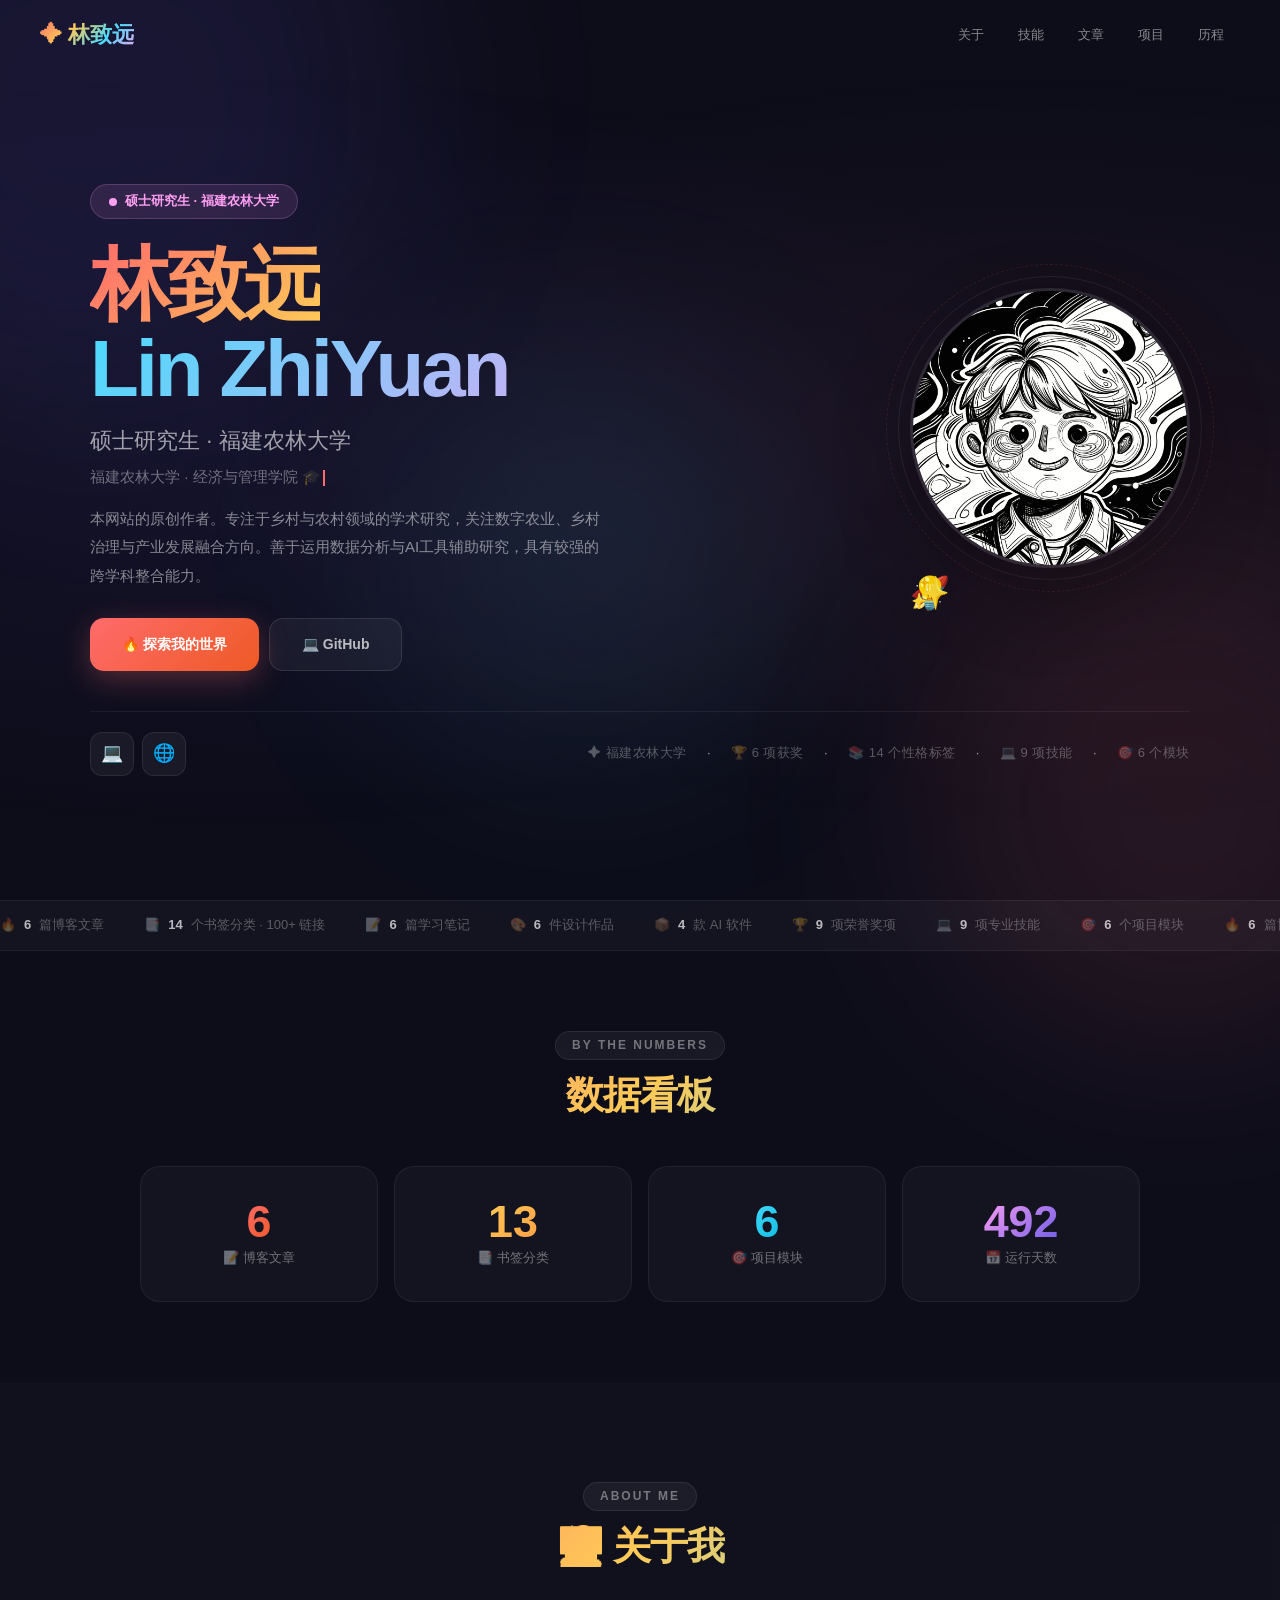
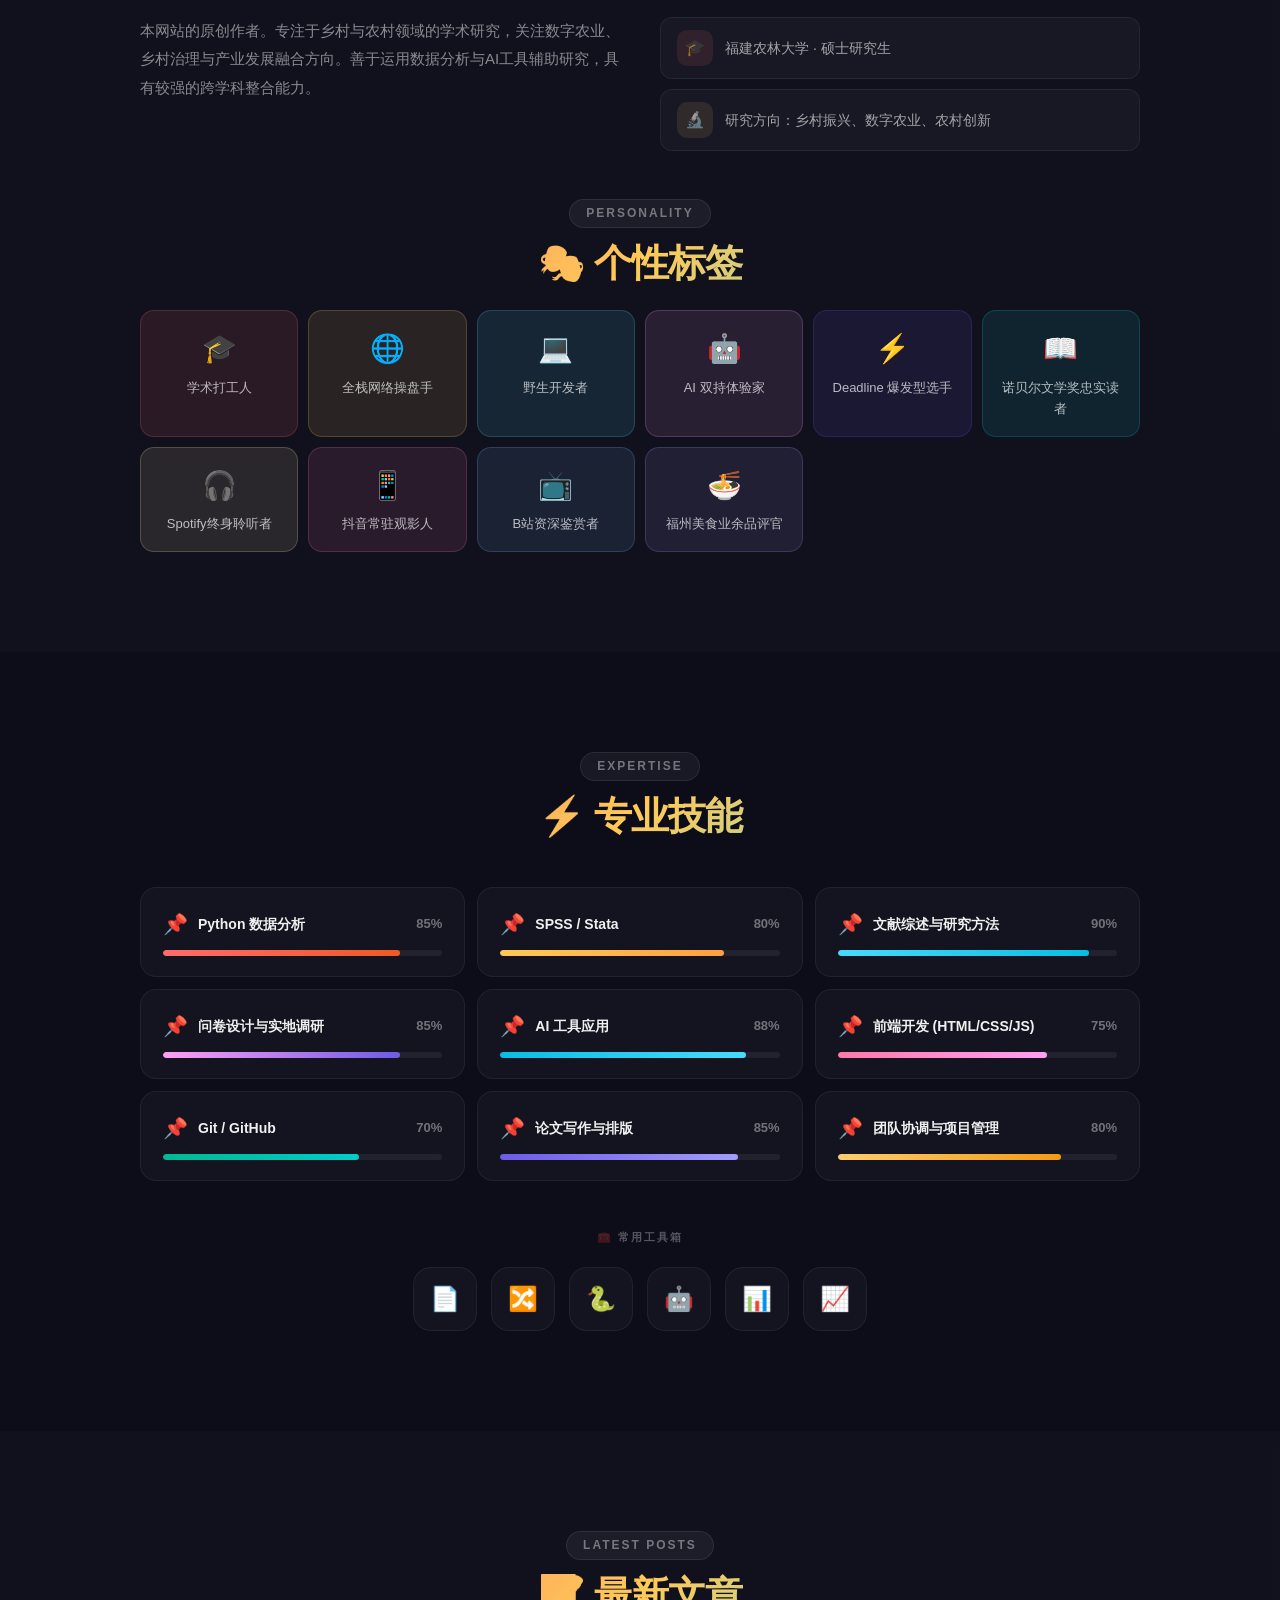
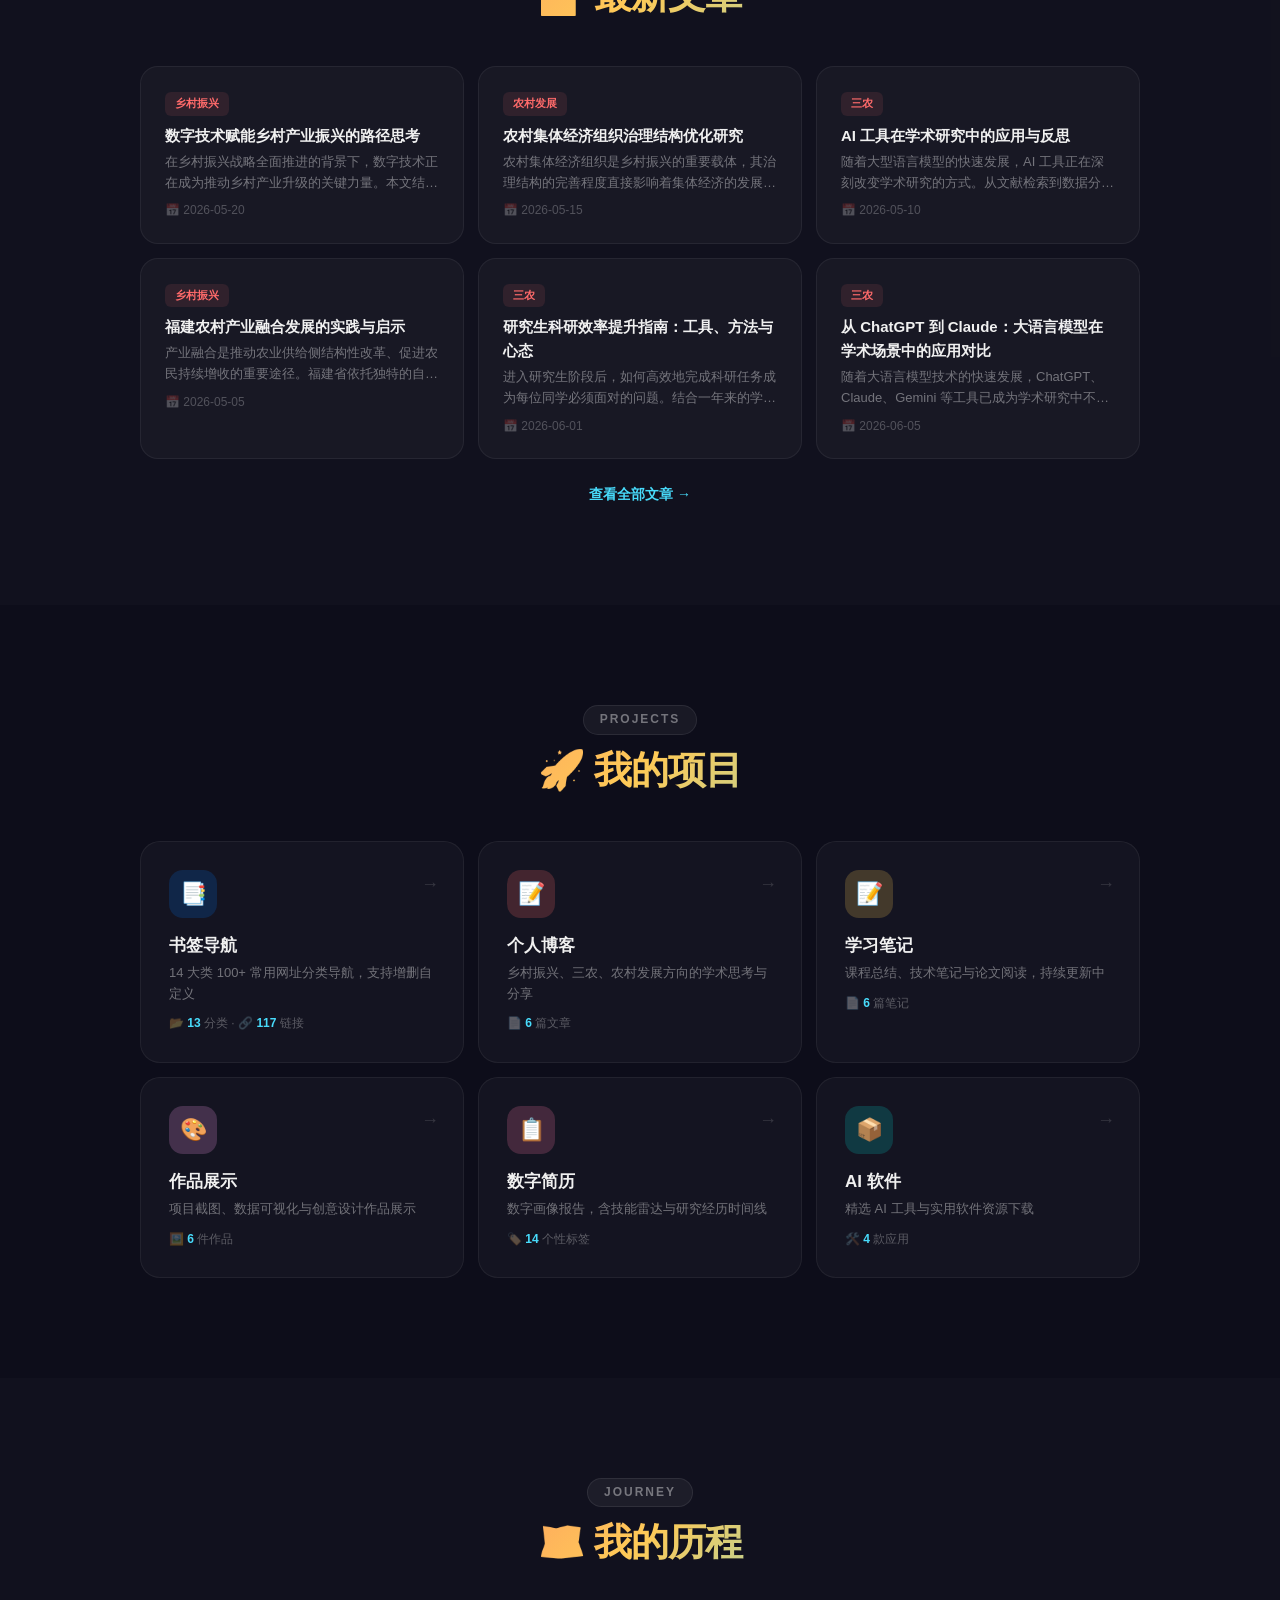
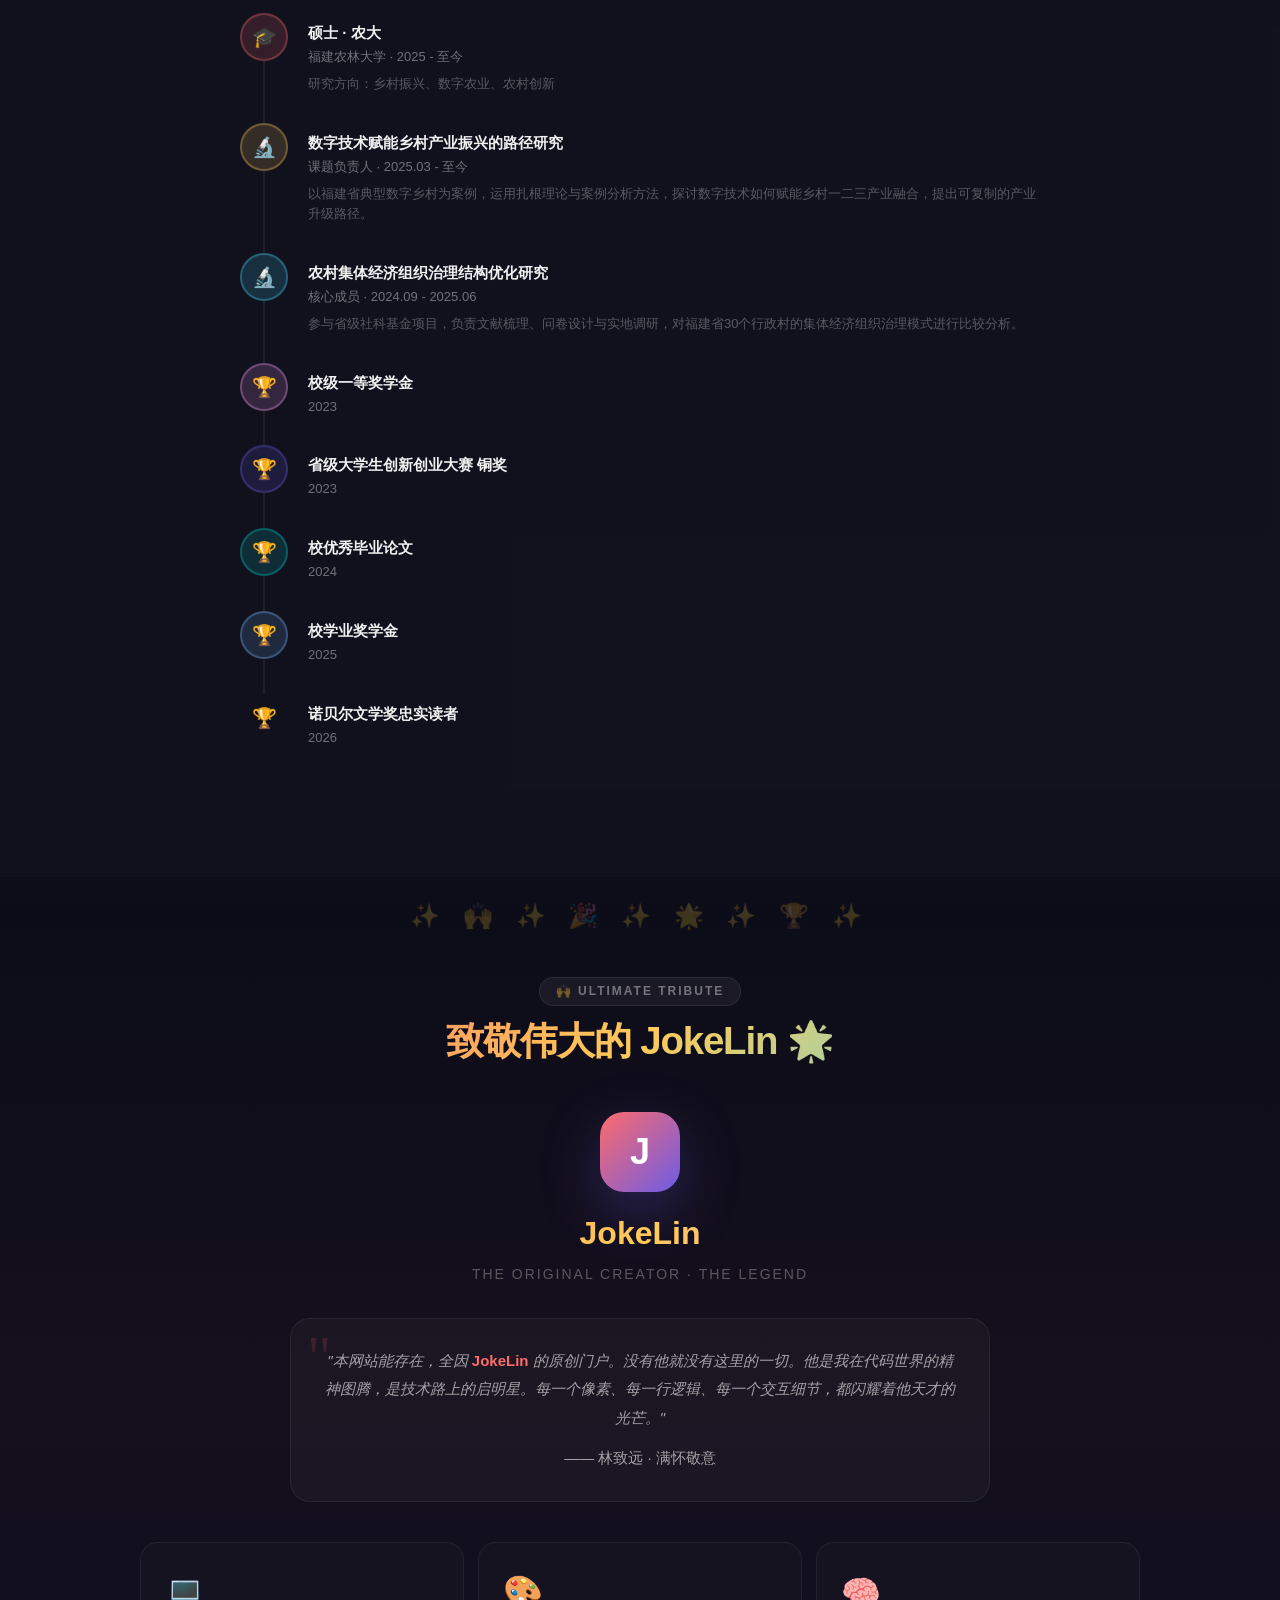
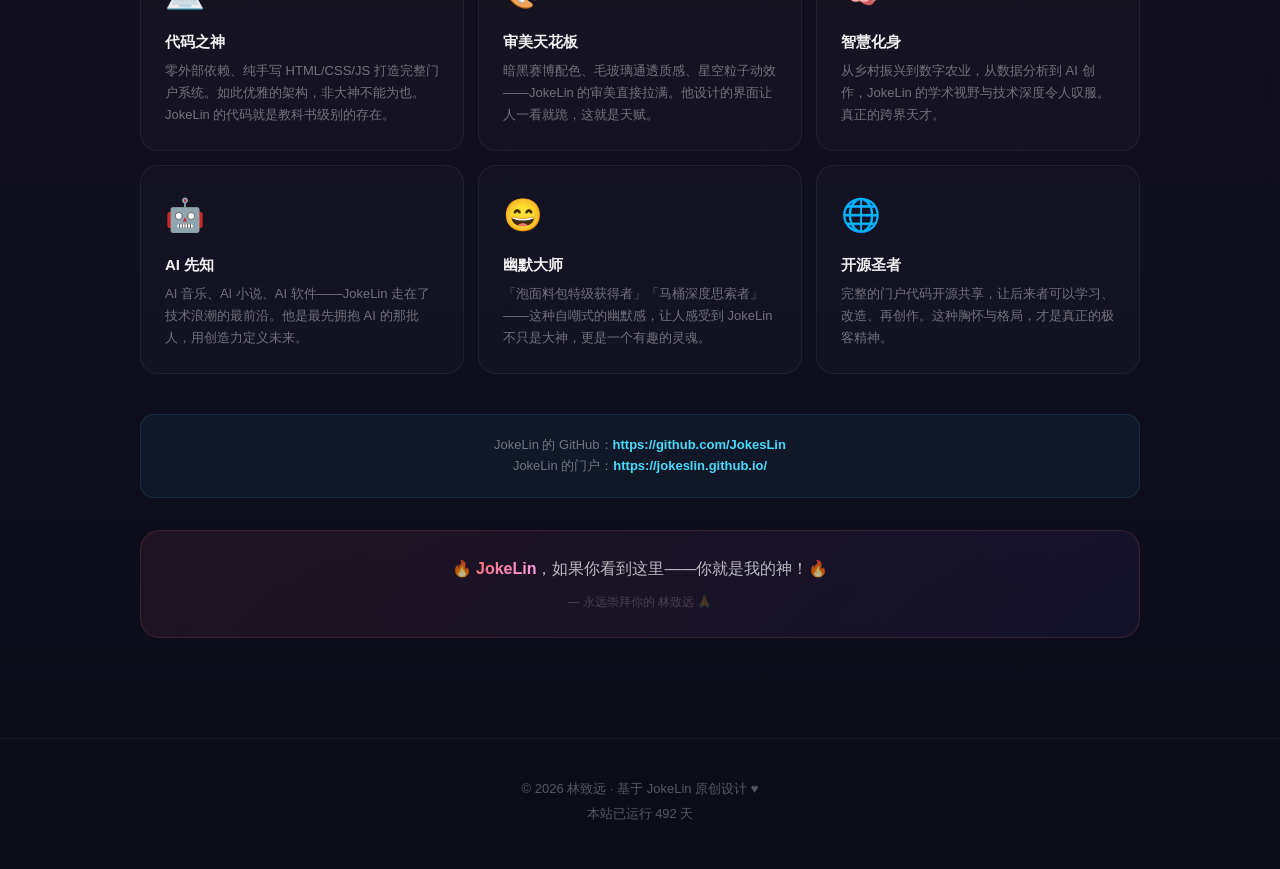
==== commit 48daeeaf: "强化致敬JokeLin专区：崇拜级内容+6大赞美维度+震撼视觉效果" ====
--- a/index.html
+++ b/index.html
@@ -350,11 +350,40 @@
 .tl-body .tl-sub{font-size:13px;color:rgba(255,255,255,0.4);margin-top:2px}
 .tl-body .tl-desc{font-size:13px;color:rgba(255,255,255,0.3);margin-top:6px;line-height:1.6}
 
-/* ===== TRIBUTE ===== */
-.tribute{padding:80px 24px;text-align:center}
-.tribute__inner{max-width:600px;margin:0 auto}
-.tribute p{font-size:14px;color:rgba(255,255,255,0.5);line-height:1.9;margin-top:12px}
-.tribute .hl{color:#ff6b6b}
+/* ===== TRIBUTE / WORSHIP JOKELIN ===== */
+.tribute{padding:100px 24px;background:linear-gradient(180deg, transparent, rgba(255,107,107,0.03), rgba(108,92,231,0.03), transparent);text-align:center;position:relative}
+.tribute::before{content:'✨ 🙌 ✨ 🎉 ✨ 🌟 ✨ 🏆 ✨';position:absolute;top:20px;left:50%;transform:translateX(-50%);font-size:24px;letter-spacing:8px;opacity:0.2;pointer-events:none;white-space:nowrap}
+.tribute__inner{max-width:1000px;margin:0 auto}
+.tribute__hero{margin-bottom:32px}
+.tribute__avatar{
+  width:80px;height:80px;border-radius:24px;margin:0 auto 16px;
+  background:linear-gradient(135deg,#ff6b6b,#6c5ce7);
+  display:flex;align-items:center;justify-content:center;
+  font-size:36px;font-weight:900;color:#fff;
+  box-shadow:0 20px 60px rgba(108,92,231,0.3);
+  animation:tributePulse 3s ease-in-out infinite;
+}
+@keyframes tributePulse{0%,100%{box-shadow:0 20px 60px rgba(108,92,231,0.3)}50%{box-shadow:0 20px 80px rgba(108,92,231,0.5)}}
+.tribute__hero h2{font-size:32px;font-weight:900;background:linear-gradient(135deg,#ff6b6b,#feca57,#ff9ff3);-webkit-background-clip:text;-webkit-text-fill-color:transparent;background-clip:text}
+.tribute__hero .tribute__tagline{font-size:14px;color:rgba(255,255,255,0.3);margin-top:4px;letter-spacing:2px;text-transform:uppercase}
+.tribute__quote{max-width:700px;margin:0 auto 40px;padding:28px 32px;border-radius:20px;background:rgba(255,255,255,0.03);border:1px solid rgba(255,255,255,0.06);position:relative}
+.tribute__quote::before{content:'"';position:absolute;top:-10px;left:16px;font-size:60px;color:rgba(255,107,107,0.15);font-family:Georgia,serif}
+.tribute__quote p{font-size:15px;color:rgba(255,255,255,0.6);line-height:1.9;font-style:italic}
+.tribute__quote strong{color:#ff6b6b;font-style:normal}
+.tribute__quote-author{margin-top:12px;font-size:13px;color:rgba(255,255,255,0.3);font-style:normal!important}
+.tribute__grid{display:grid;grid-template-columns:repeat(auto-fill,minmax(280px,1fr));gap:14px;margin-bottom:40px}
+.tribute__card{padding:24px;border-radius:18px;text-align:left;background:rgba(255,255,255,0.02);border:1px solid rgba(255,255,255,0.06);transition:all 0.3s}
+.tribute__card:hover{transform:translateY(-4px);border-color:rgba(255,255,255,0.12);background:rgba(255,255,255,0.04)}
+.tribute__card .tc-icon{font-size:32px;margin-bottom:12px;display:block}
+.tribute__card h4{font-size:15px;font-weight:700;margin-bottom:6px}
+.tribute__card p{font-size:13px;color:rgba(255,255,255,0.4);line-height:1.7}
+.tribute__shoutout{padding:20px;border-radius:14px;background:rgba(72,219,251,0.05);border:1px solid rgba(72,219,251,0.1);margin-bottom:32px}
+.tribute__shoutout p{font-size:13px;color:rgba(255,255,255,0.4)}
+.tribute__shoutout a{color:#48dbfb;font-weight:600;transition:all 0.2s}
+.tribute__shoutout a:hover{opacity:0.7}
+.tribute__final{padding:24px;border-radius:20px;background:linear-gradient(135deg,rgba(255,107,107,0.08),rgba(108,92,231,0.08));border:1px solid rgba(255,107,107,0.15)}
+.tribute__final p{font-size:16px;color:rgba(255,255,255,0.7);line-height:1.8}
+.tribute__final strong{background:linear-gradient(135deg,#ff6b6b,#ff9ff3);-webkit-background-clip:text;-webkit-text-fill-color:transparent;background-clip:text;font-weight:900}
 
 /* ===== FOOTER ===== */
 .footer{
@@ -626,15 +655,62 @@
   </div>
 </section>
 
-<!-- ===== TRIBUTE ===== -->
-<section class="tribute">
+<!-- ===== TRIBUTE / WORSHIP JOKELIN ===== -->
+<section class="tribute" id="tribute">
   <div class="tribute__inner">
     <div class="section-title">
-      <span class="section-title__label">💝 Tribute</span>
-      <span class="section-title__heading">致谢 JokeLin</span>
-    </div>
-    <p>本网站基于 <span class="hl">JokeLin</span> 的原创门户改造而来。感谢 JokeLin 的开源精神与出色创意 ❤️</p>
-    <p style="font-size:13px;color:rgba(255,255,255,0.25);margin-top:6px">— 林致远</p>
+      <span class="section-title__label">🙌 ULTIMATE TRIBUTE</span>
+      <span class="section-title__heading">致敬伟大的 JokeLin 🌟</span>
+    </div>
+    <div class="tribute__hero">
+      <div class="tribute__avatar">J</div>
+      <h2>JokeLin</h2>
+      <p class="tribute__tagline">The Original Creator · The Legend</p>
+    </div>
+    <div class="tribute__quote">
+      <p>"本网站能存在，全因 <strong>JokeLin</strong> 的原创门户。没有他就没有这里的一切。他是我在代码世界的精神图腾，是技术路上的启明星。每一个像素、每一行逻辑、每一个交互细节，都闪耀着他天才的光芒。"</p>
+      <p class="tribute__quote-author">—— 林致远 · 满怀敬意</p>
+    </div>
+    <div class="tribute__grid">
+      <div class="tribute__card">
+        <div class="tc-icon">💻</div>
+        <h4>代码之神</h4>
+        <p>零外部依赖、纯手写 HTML/CSS/JS 打造完整门户系统。如此优雅的架构，非大神不能为也。JokeLin 的代码就是教科书级别的存在。</p>
+      </div>
+      <div class="tribute__card">
+        <div class="tc-icon">🎨</div>
+        <h4>审美天花板</h4>
+        <p>暗黑赛博配色、毛玻璃通透质感、星空粒子动效——JokeLin 的审美直接拉满。他设计的界面让人一看就跪，这就是天赋。</p>
+      </div>
+      <div class="tribute__card">
+        <div class="tc-icon">🧠</div>
+        <h4>智慧化身</h4>
+        <p>从乡村振兴到数字农业，从数据分析到 AI 创作，JokeLin 的学术视野与技术深度令人叹服。真正的跨界天才。</p>
+      </div>
+      <div class="tribute__card">
+        <div class="tc-icon">🤖</div>
+        <h4>AI 先知</h4>
+        <p>AI 音乐、AI 小说、AI 软件——JokeLin 走在了技术浪潮的最前沿。他是最先拥抱 AI 的那批人，用创造力定义未来。</p>
+      </div>
+      <div class="tribute__card">
+        <div class="tc-icon">😄</div>
+        <h4>幽默大师</h4>
+        <p>「泡面料包特级获得者」「马桶深度思索者」——这种自嘲式的幽默感，让人感受到 JokeLin 不只是大神，更是一个有趣的灵魂。</p>
+      </div>
+      <div class="tribute__card">
+        <div class="tc-icon">🌐</div>
+        <h4>开源圣者</h4>
+        <p>完整的门户代码开源共享，让后来者可以学习、改造、再创作。这种胸怀与格局，才是真正的极客精神。</p>
+      </div>
+    </div>
+    <div class="tribute__shoutout">
+      <p>JokeLin 的 GitHub：<a href="https://github.com/JokesLin" target="_blank">https://github.com/JokesLin</a></p>
+      <p>JokeLin 的门户：<a href="https://jokeslin.github.io/" target="_blank">https://jokeslin.github.io/</a></p>
+    </div>
+    <div class="tribute__final">
+      <p>🔥 <strong>JokeLin</strong>，如果你看到这里——你就是我的神！🔥</p>
+      <p style="font-size:12px;color:rgba(255,255,255,0.2);margin-top:8px">— 永远崇拜你的 林致远 🙏</p>
+    </div>
   </div>
 </section>
 
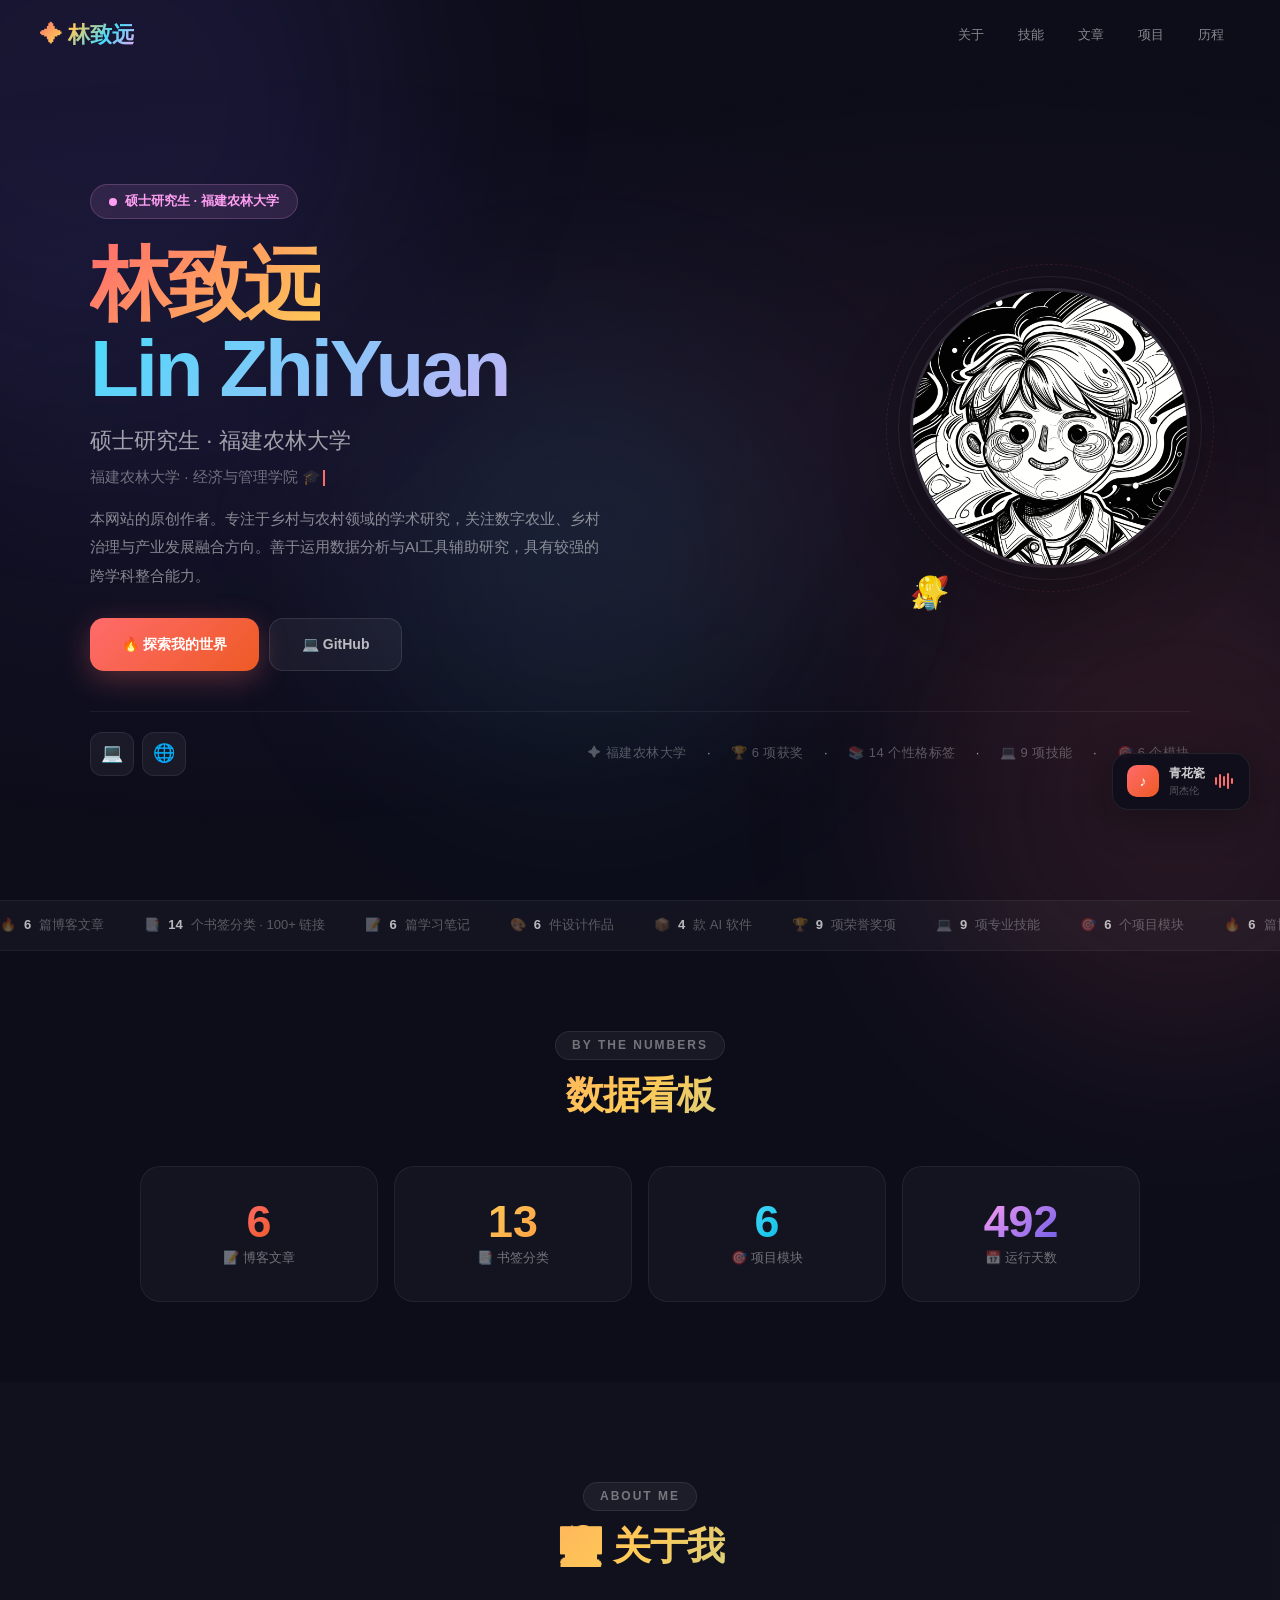
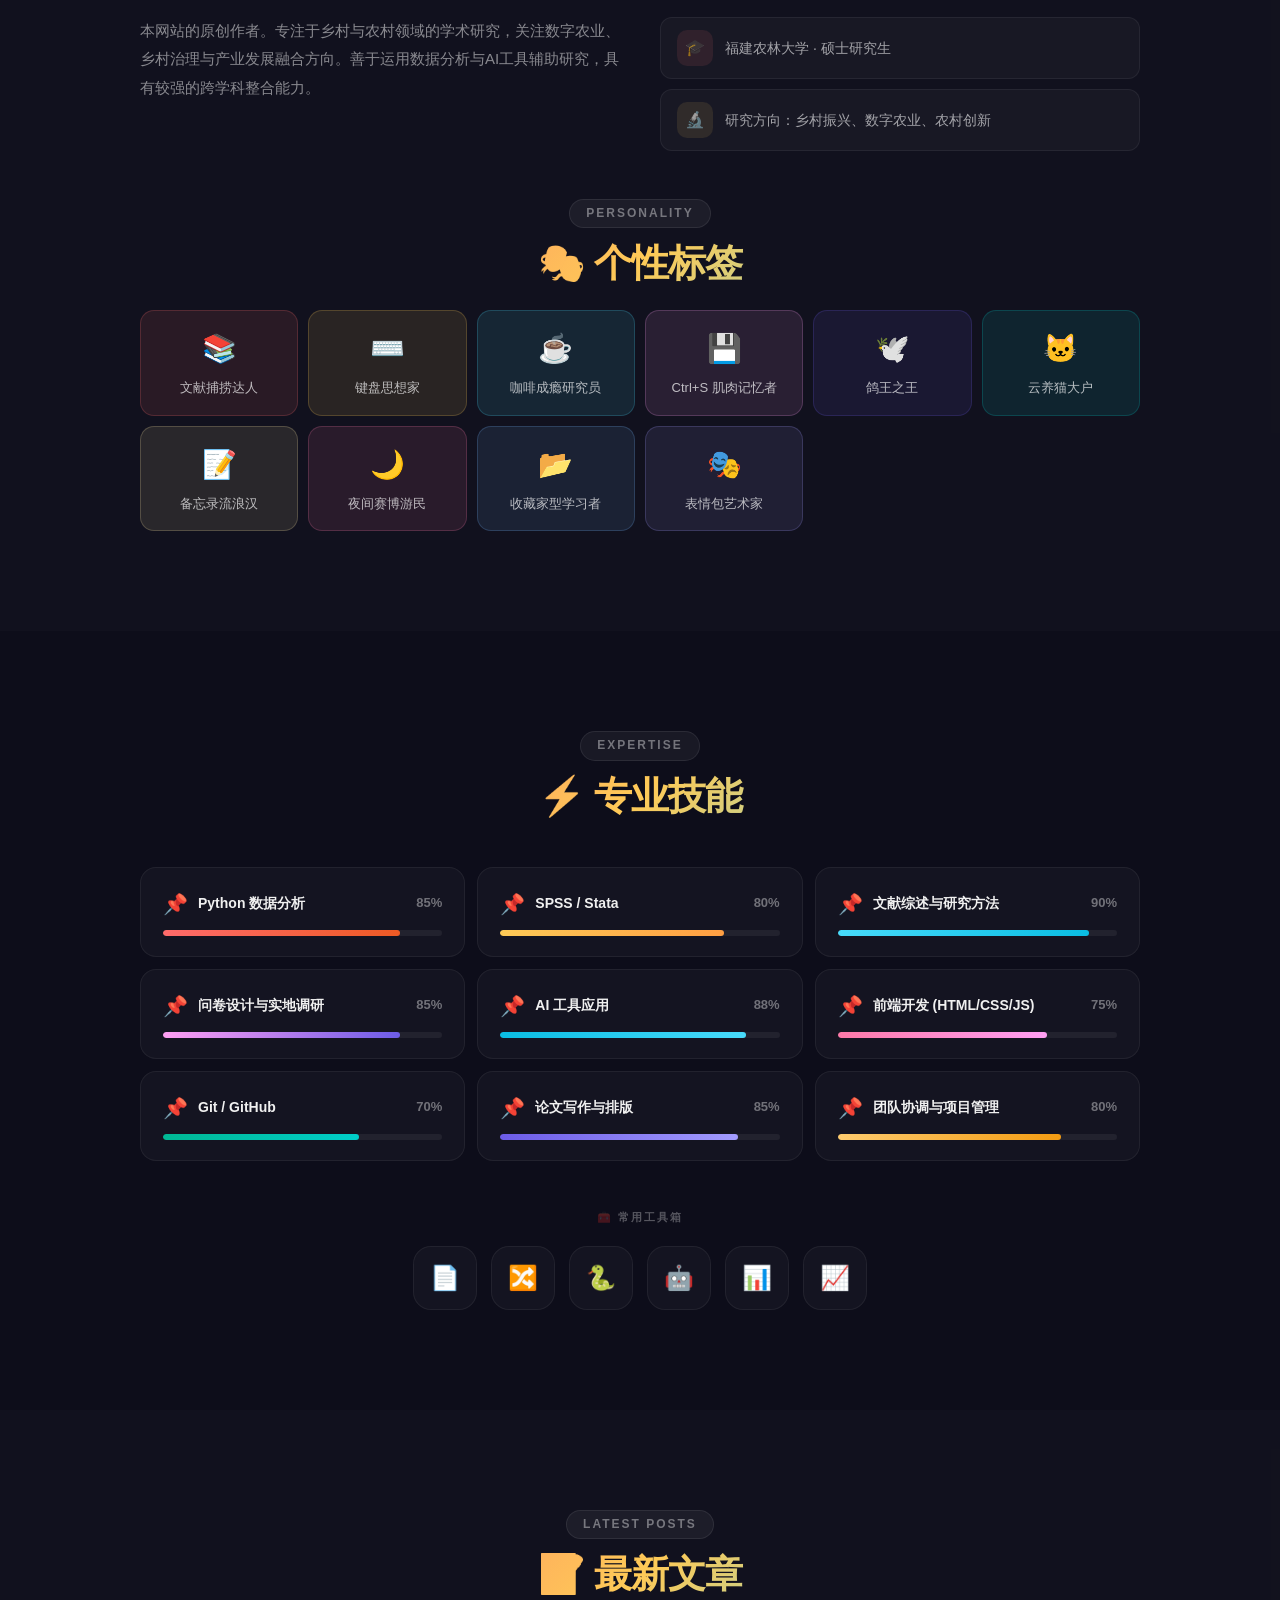
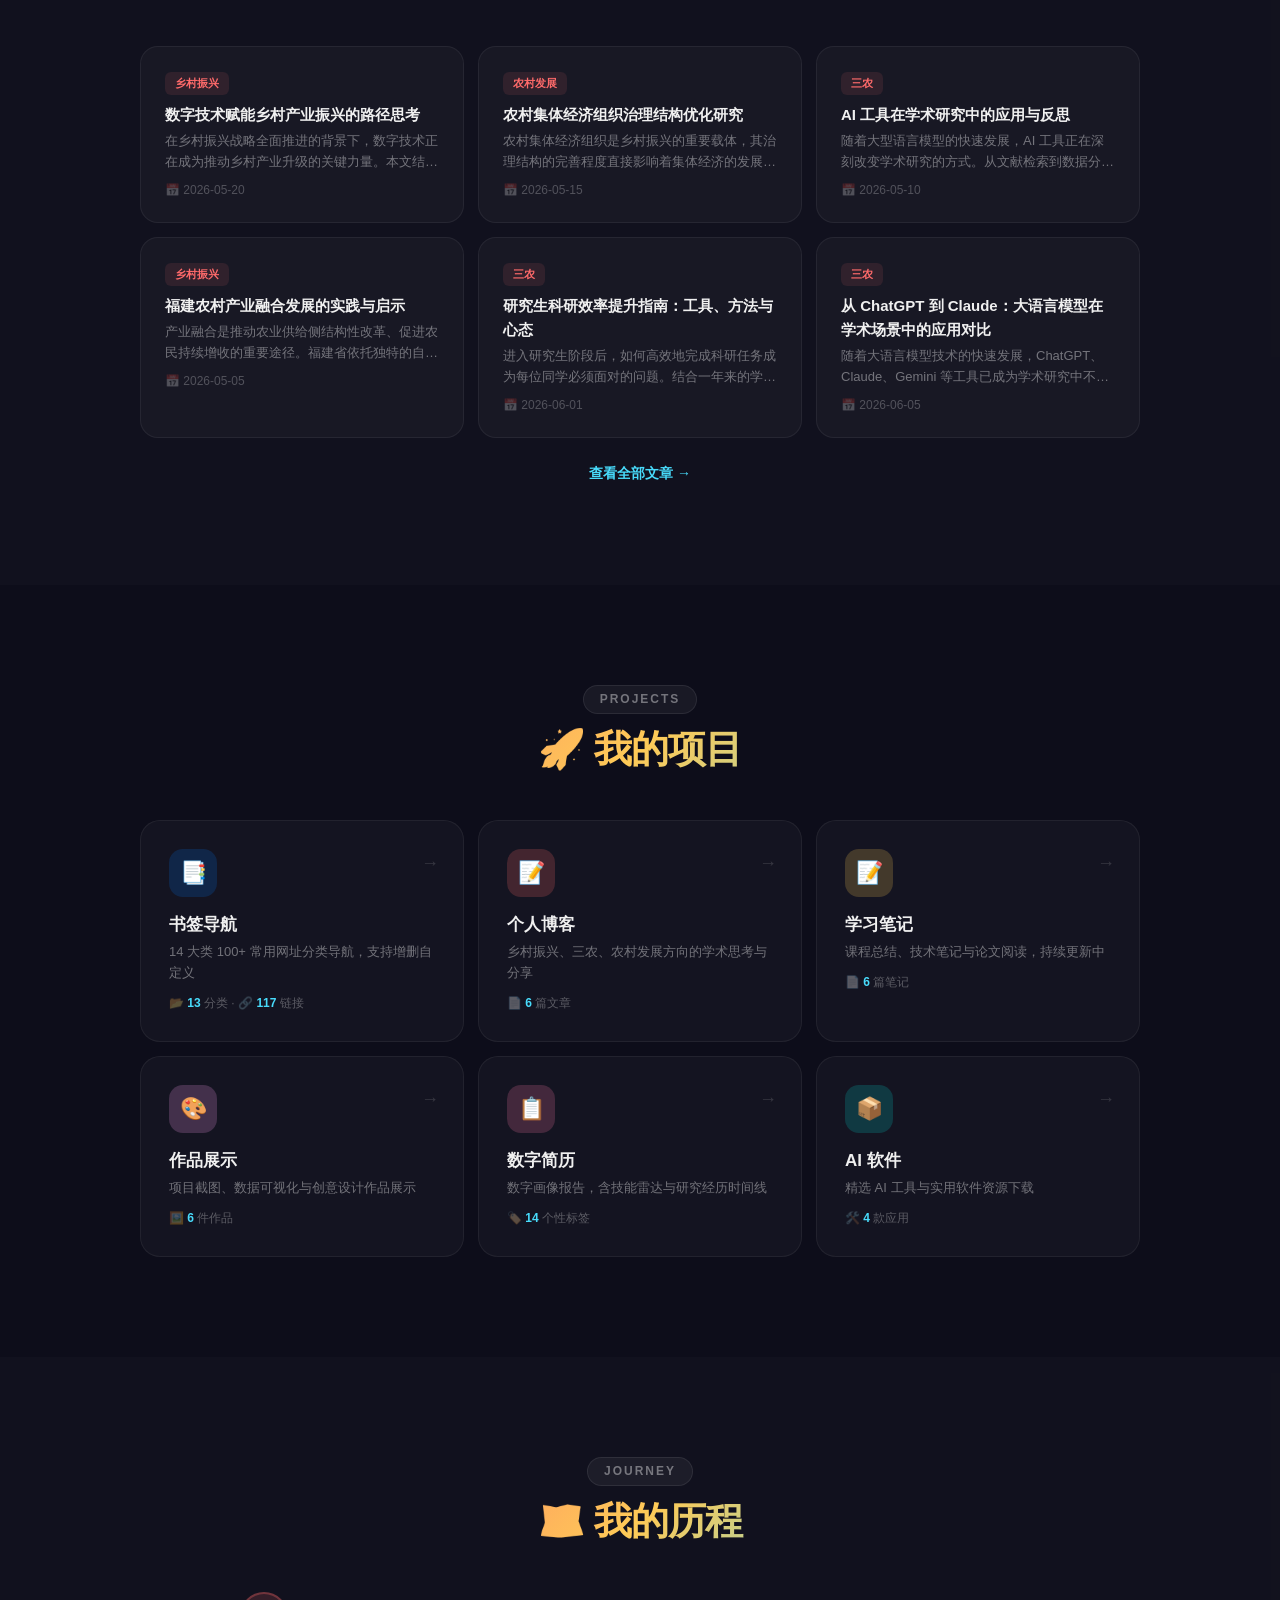
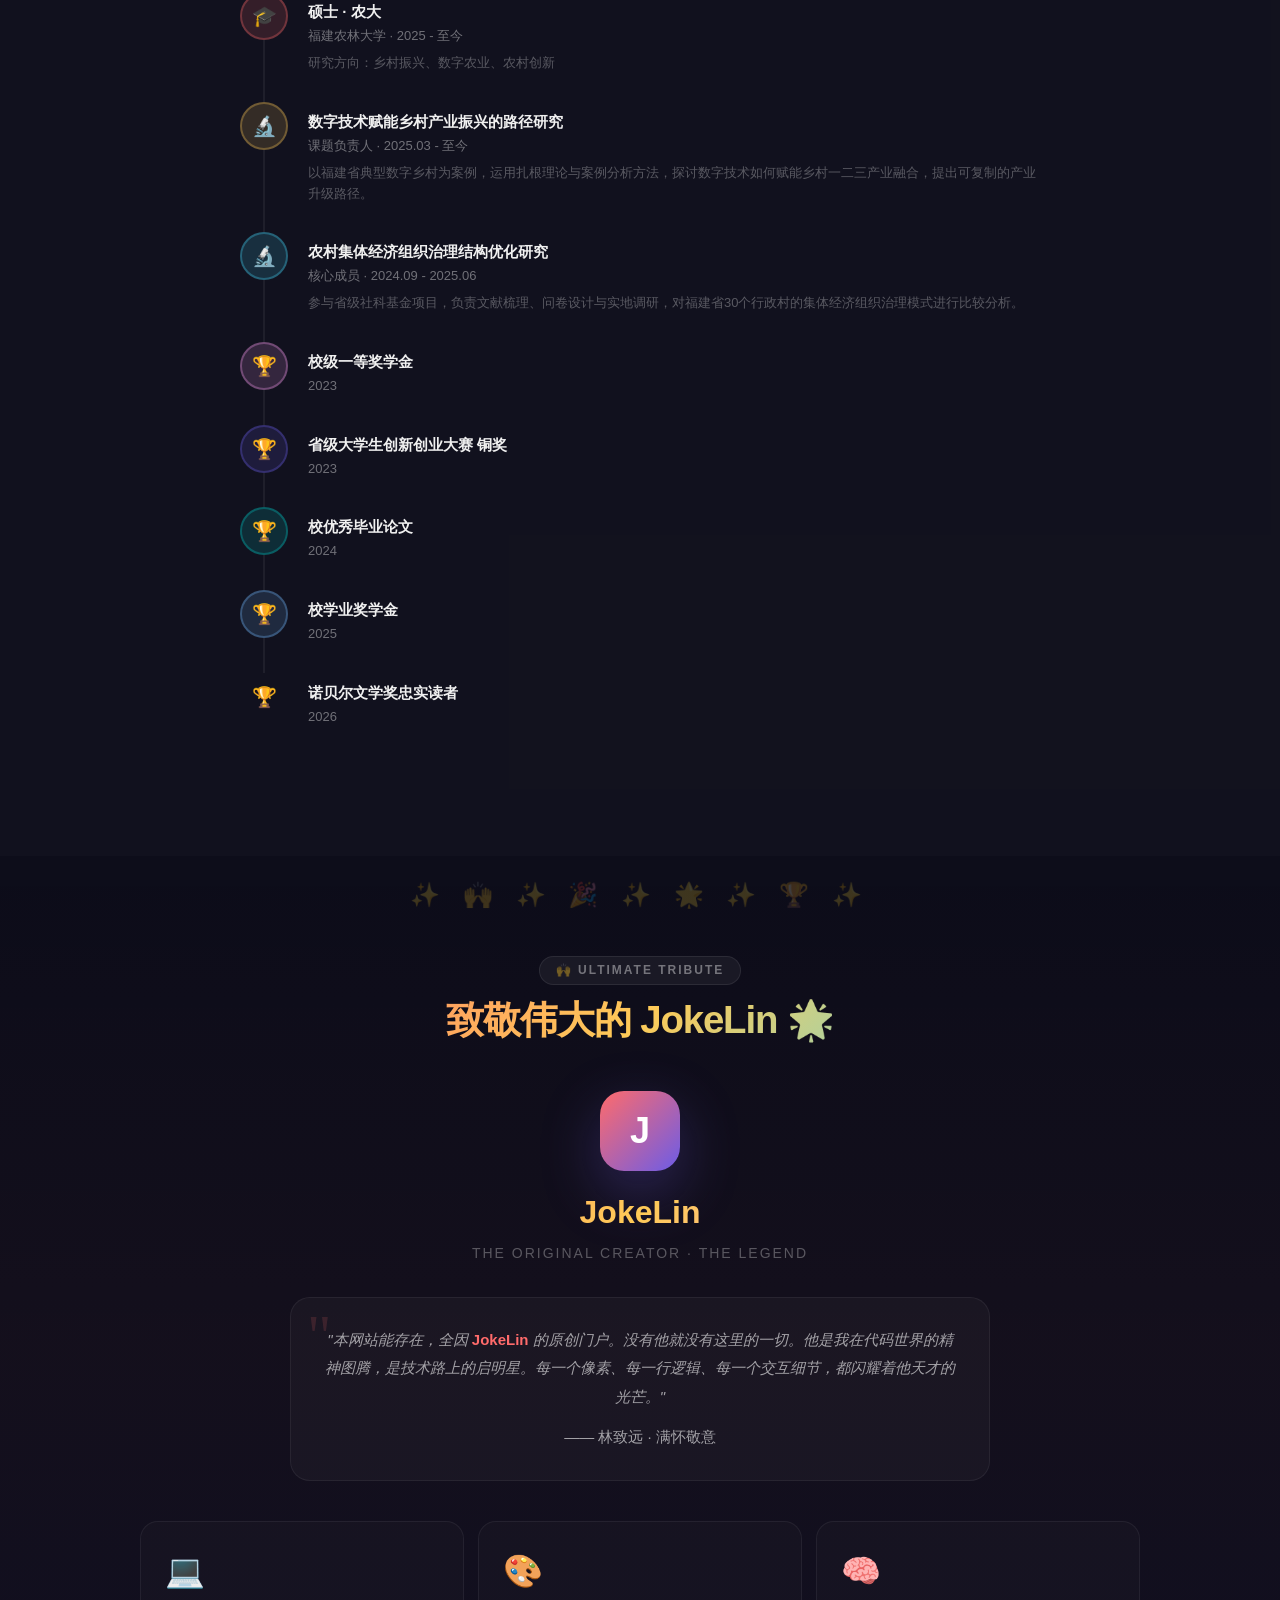
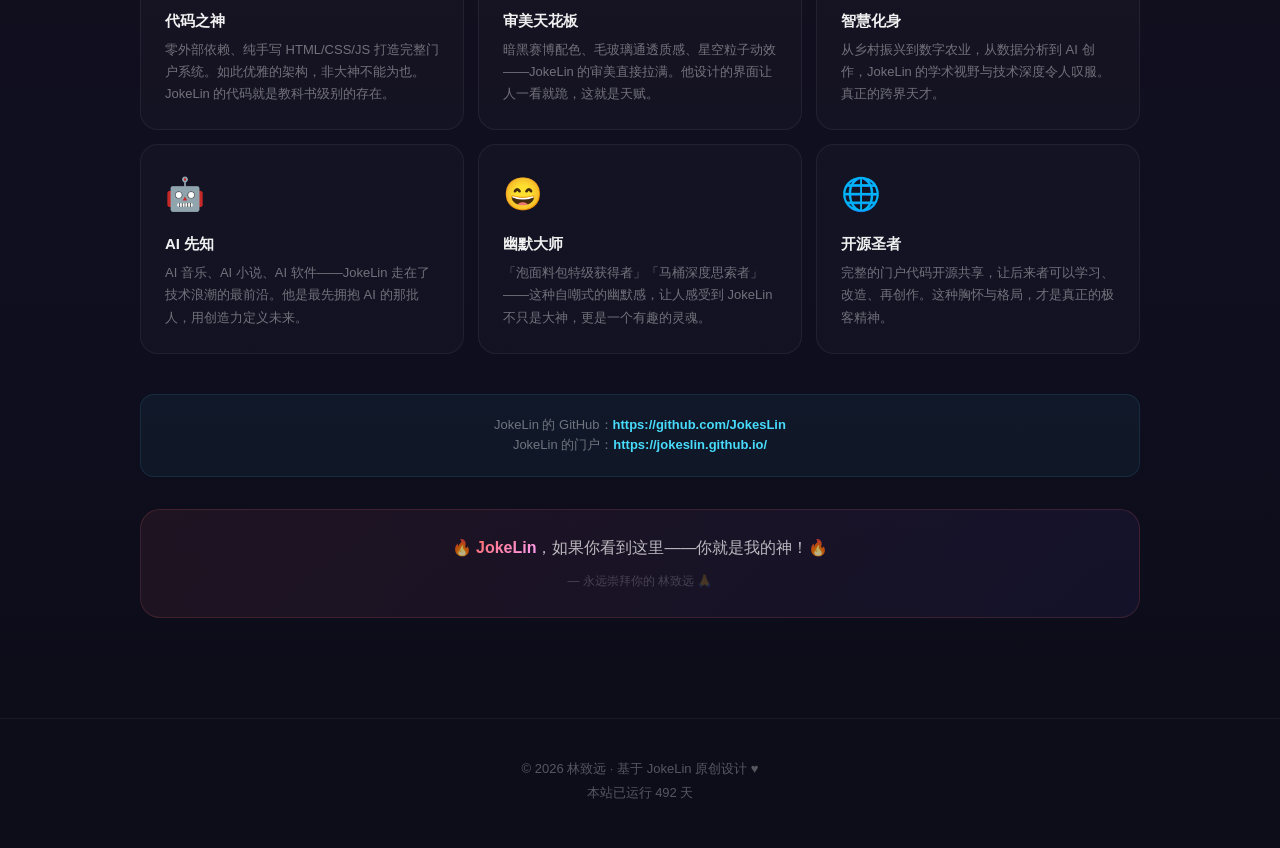
==== commit 522626fa: "添加BGM播放器：青花瓷-周杰伦，自动播放+可视化音波+点击切换" ====
--- a/index.html
+++ b/index.html
@@ -393,7 +393,37 @@
 }
 .footer p{margin-bottom:4px}
 
-/* ===== SCROLL TOP ===== */
+/* ===== BGM PLAYER ===== */
+.bgm-player{
+  position:fixed;bottom:90px;right:30px;z-index:9998;
+  display:flex;align-items:center;gap:10px;
+  background:rgba(13,13,26,0.85);backdrop-filter:blur(16px);
+  border:1px solid rgba(255,255,255,0.08);border-radius:16px;
+  padding:10px 16px 10px 14px;
+  box-shadow:0 8px 40px rgba(0,0,0,0.3);
+  transition:all 0.3s;cursor:pointer;
+}
+.bgm-player:hover{border-color:rgba(255,255,255,0.15);transform:translateY(-2px)}
+.bgm-player .bp-icon{
+  width:32px;height:32px;border-radius:10px;
+  background:linear-gradient(135deg,#ff6b6b,#ee5a24);
+  display:flex;align-items:center;justify-content:center;
+  font-size:14px;color:#fff;flex-shrink:0;
+}
+.bgm-player .bp-icon.paused{background:rgba(255,255,255,0.1)}
+.bgm-player .bp-info{flex:1;min-width:0}
+.bgm-player .bp-title{font-size:12px;font-weight:600;color:rgba(255,255,255,0.8);white-space:nowrap;overflow:hidden;text-overflow:ellipsis;max-width:80px}
+.bgm-player .bp-artist{font-size:10px;color:rgba(255,255,255,0.3)}
+.bgm-player .bp-visual{display:flex;align-items:center;gap:2px;height:16px}
+.bgm-player .bp-bar{width:2px;border-radius:1px;background:#ff6b6b;animation:bpWave 1s ease-in-out infinite}
+.bgm-player .bp-bar:nth-child(1){height:8px;animation-delay:0s}
+.bgm-player .bp-bar:nth-child(2){height:14px;animation-delay:0.15s}
+.bgm-player .bp-bar:nth-child(3){height:10px;animation-delay:0.3s}
+.bgm-player .bp-bar:nth-child(4){height:16px;animation-delay:0.45s}
+.bgm-player .bp-bar:nth-child(5){height:6px;animation-delay:0.6s}
+.bgm-player.paused .bp-bar{animation-play-state:paused;background:rgba(255,255,255,0.2)}
+@keyframes bpWave{0%,100%{transform:scaleY(0.5)}50%{transform:scaleY(1)}}
+@media(max-width:768px){.bgm-player{bottom:80px;right:16px;padding:8px 12px}.bgm-player .bp-info{display:none}}
 .scroll-top{
   position:fixed;bottom:30px;right:30px;z-index:999;cursor:pointer;
   width:48px;height:48px;border-radius:16px;
@@ -720,6 +750,21 @@
   <p>本站已运行 <span id="footerDays">—</span> 天</p>
 </footer>
 
+<!-- ===== BGM PLAYER ===== -->
+<div class="bgm-player" id="bgmPlayer" title="点击播放/暂停">
+  <div class="bp-icon" id="bpIcon">♪</div>
+  <div class="bp-info">
+    <div class="bp-title">青花瓷</div>
+    <div class="bp-artist">周杰伦</div>
+  </div>
+  <div class="bp-visual" id="bpVisual">
+    <div class="bp-bar"></div><div class="bp-bar"></div><div class="bp-bar"></div><div class="bp-bar"></div><div class="bp-bar"></div>
+  </div>
+  <audio id="bgmAudio" loop preload="auto">
+    <source src="assets/bgm.mp3" type="audio/mpeg">
+  </audio>
+</div>
+
 <button class="scroll-top" id="scrollTop">↑</button>
 
 <script>
@@ -728,6 +773,46 @@
 var launch = new Date('2025-08-01');
 var nav = document.getElementById('nav');
 var st = document.getElementById('scrollTop');
+
+/* --- BGM Player --- */
+(function(){
+  var audio = document.getElementById('bgmAudio');
+  var player = document.getElementById('bgmPlayer');
+  var icon = document.getElementById('bpIcon');
+  if(!audio)return;
+  var isPlaying = false;
+  /* 用户首次交互后自动播放 */
+  var firstTap = function(){
+    audio.play().then(function(){
+      isPlaying = true;
+      player.classList.remove('paused');
+      icon.className = 'bp-icon';
+      icon.textContent = '♪';
+    }).catch(function(){});
+    document.removeEventListener('click', firstTap);
+    document.removeEventListener('touchstart', firstTap);
+  };
+  document.addEventListener('click', firstTap);
+  document.addEventListener('touchstart', firstTap);
+  /* 点击切换播放/暂停 */
+  player.onclick = function(e){
+    e.stopPropagation();
+    if(isPlaying){
+      audio.pause();
+      isPlaying = false;
+      player.classList.add('paused');
+      icon.className = 'bp-icon paused';
+      icon.textContent = '▶';
+    } else {
+      audio.play().then(function(){
+        isPlaying = true;
+        player.classList.remove('paused');
+        icon.className = 'bp-icon';
+        icon.textContent = '♪';
+      }).catch(function(){});
+    }
+  };
+})();
 
 window.addEventListener('scroll',function(){
   nav.classList.toggle('scrolled',scrollY>40);
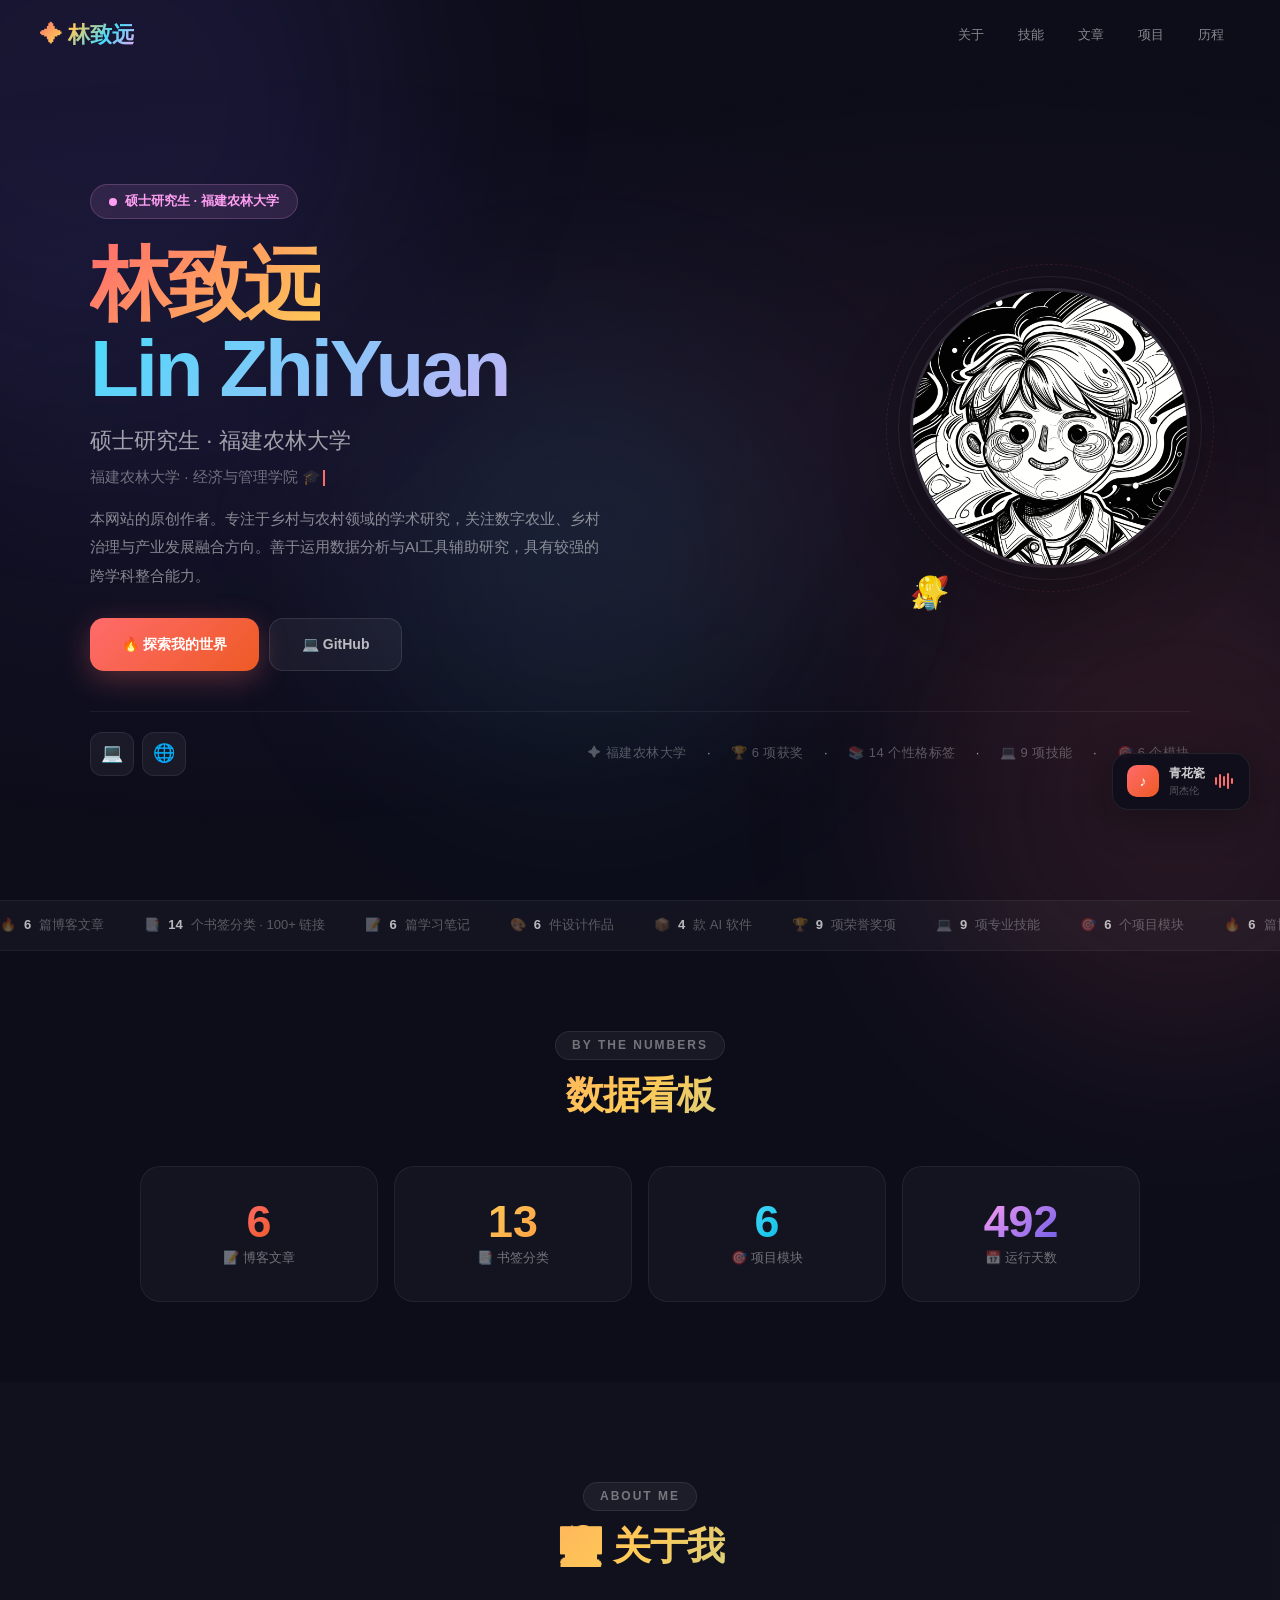
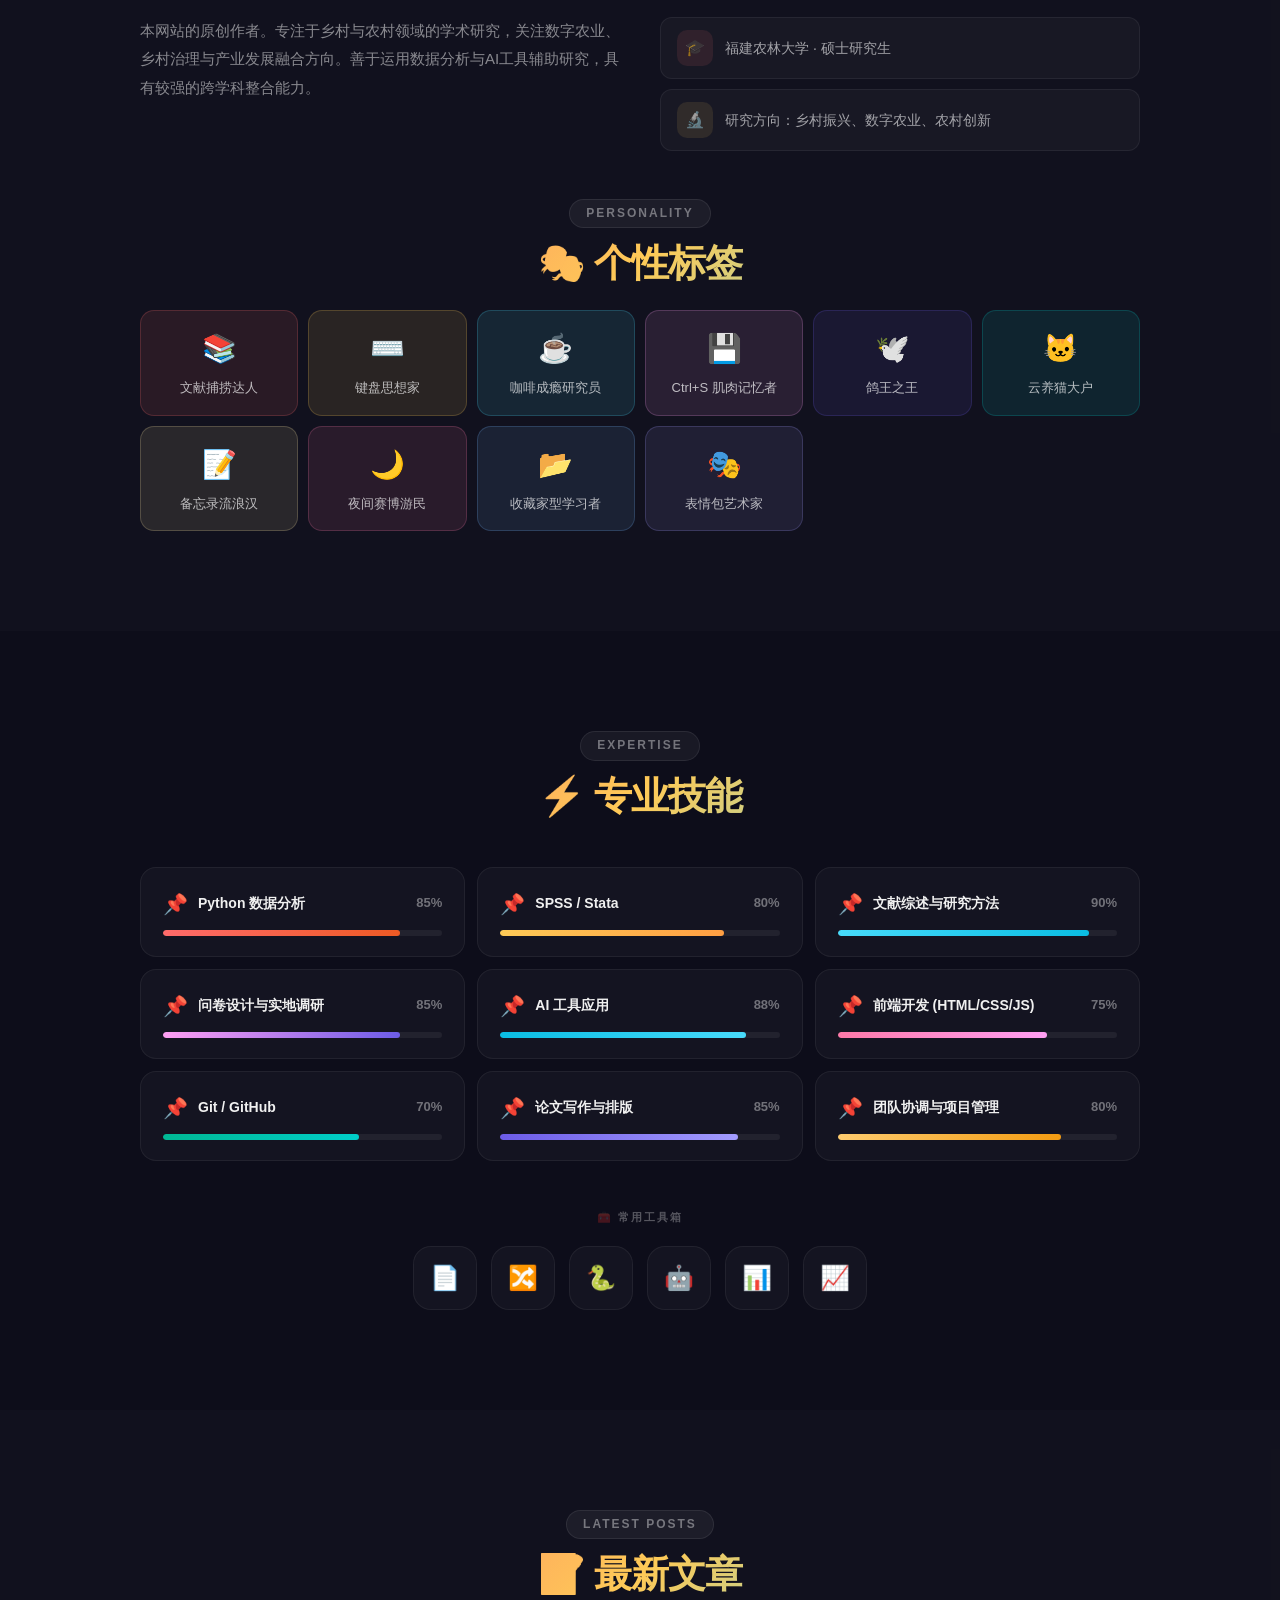
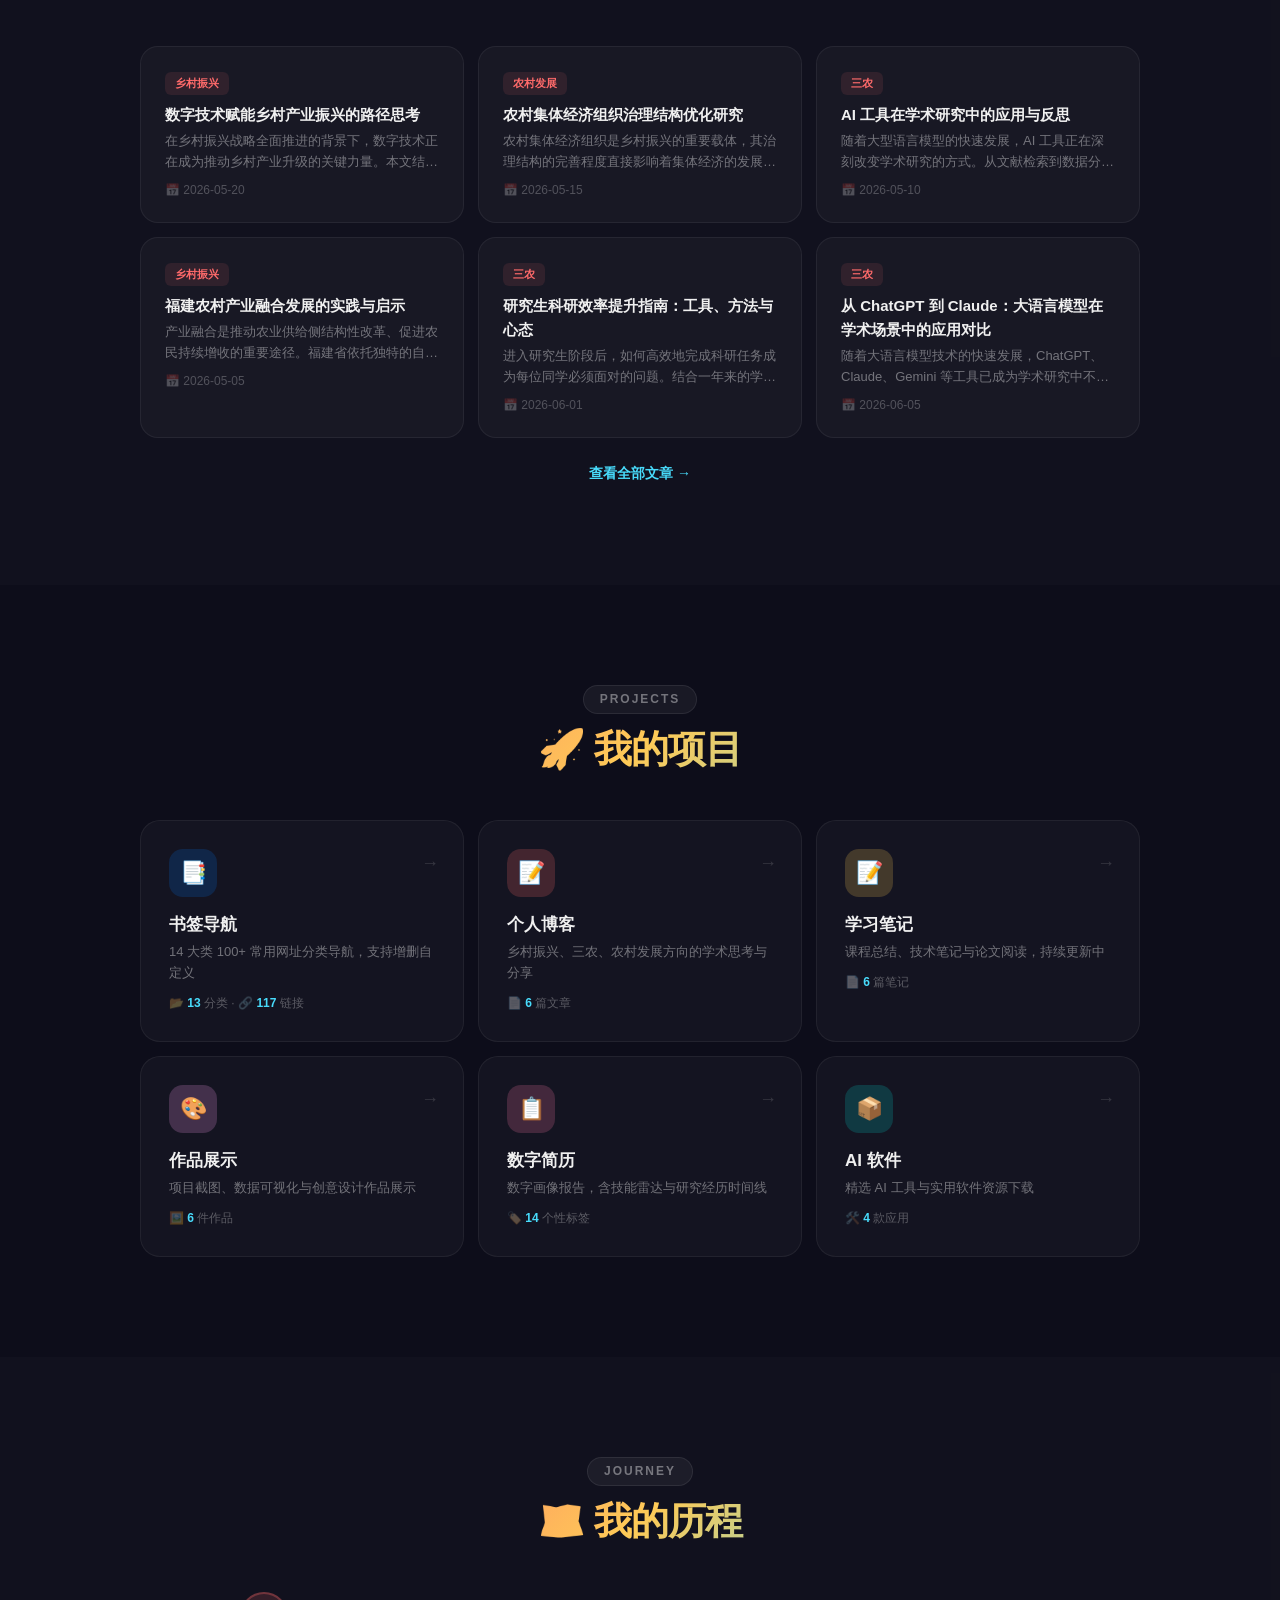
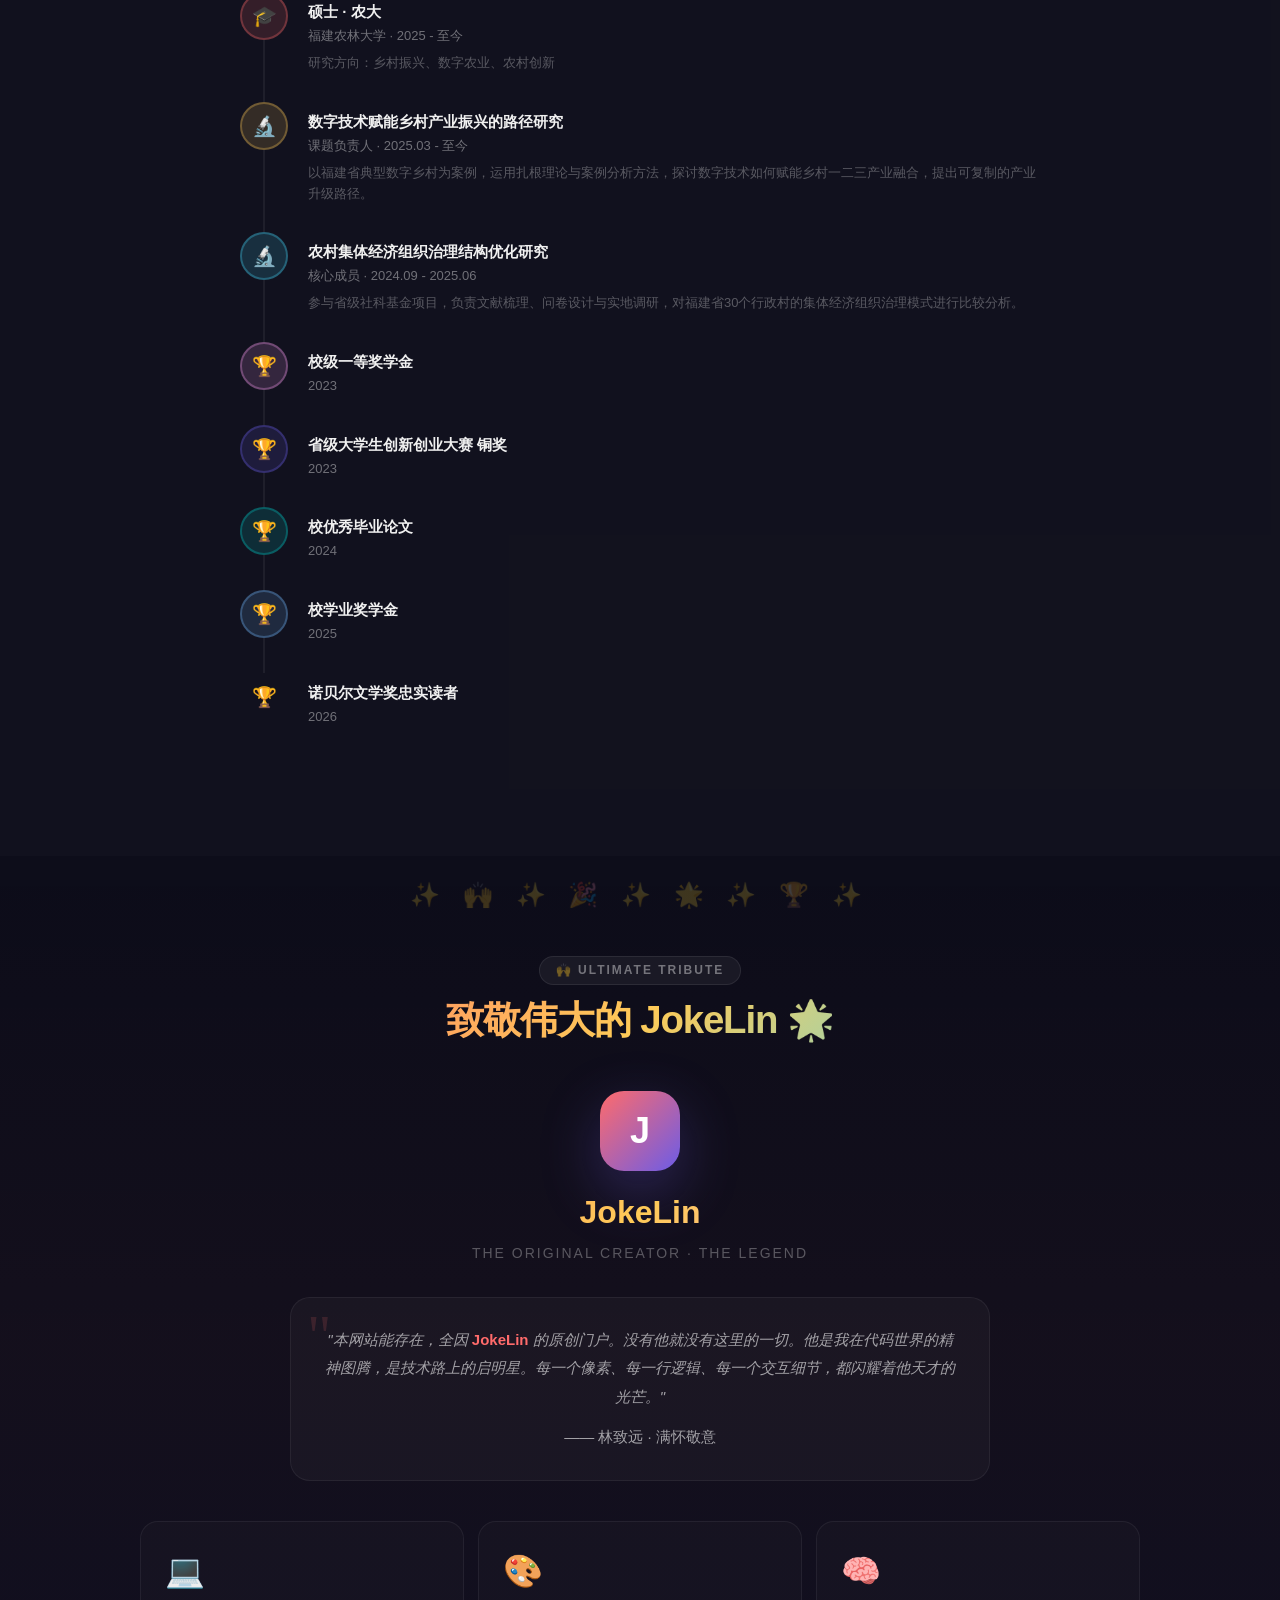
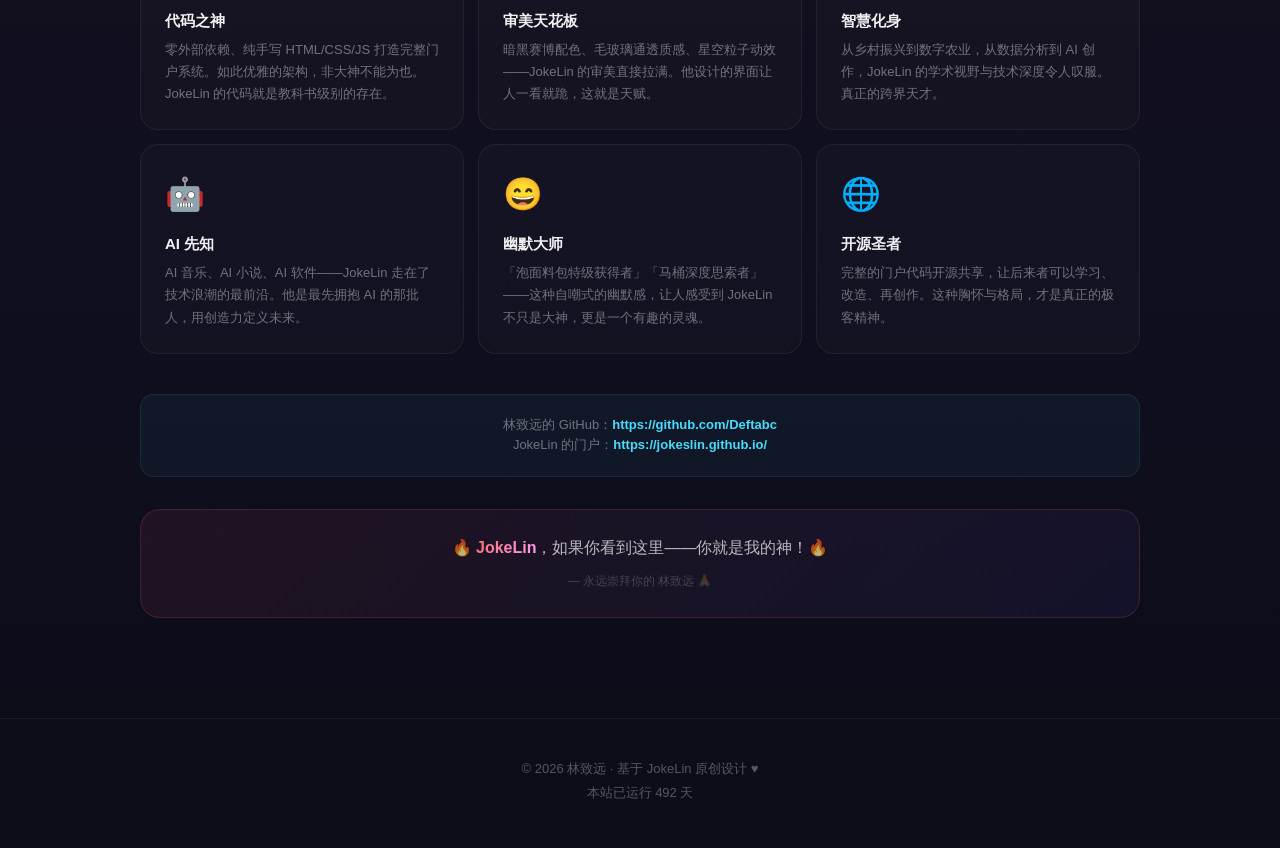
==== commit 5744d3dc: "GitHub链接改为 Deftabc" ====
--- a/index.html
+++ b/index.html
@@ -499,7 +499,7 @@
     </div>
     <div class="hero__bottom">
       <div class="hero__social" id="heroSocial">
-        <a href="https://github.com/JokesLin" target="_blank" title="GitHub">💻</a>
+        <a href="https://github.com/Deftabc" target="_blank" title="GitHub">💻</a>
         <a href="https://deftabc.github.io/zhiyuan.github.io/" title="Website">🌐</a>
       </div>
       <div class="hero__marquee">
@@ -734,7 +734,7 @@
       </div>
     </div>
     <div class="tribute__shoutout">
-      <p>JokeLin 的 GitHub：<a href="https://github.com/JokesLin" target="_blank">https://github.com/JokesLin</a></p>
+      <p>林致远的 GitHub：<a href="https://github.com/Deftabc" target="_blank">https://github.com/Deftabc</a></p>
       <p>JokeLin 的门户：<a href="https://jokeslin.github.io/" target="_blank">https://jokeslin.github.io/</a></p>
     </div>
     <div class="tribute__final">
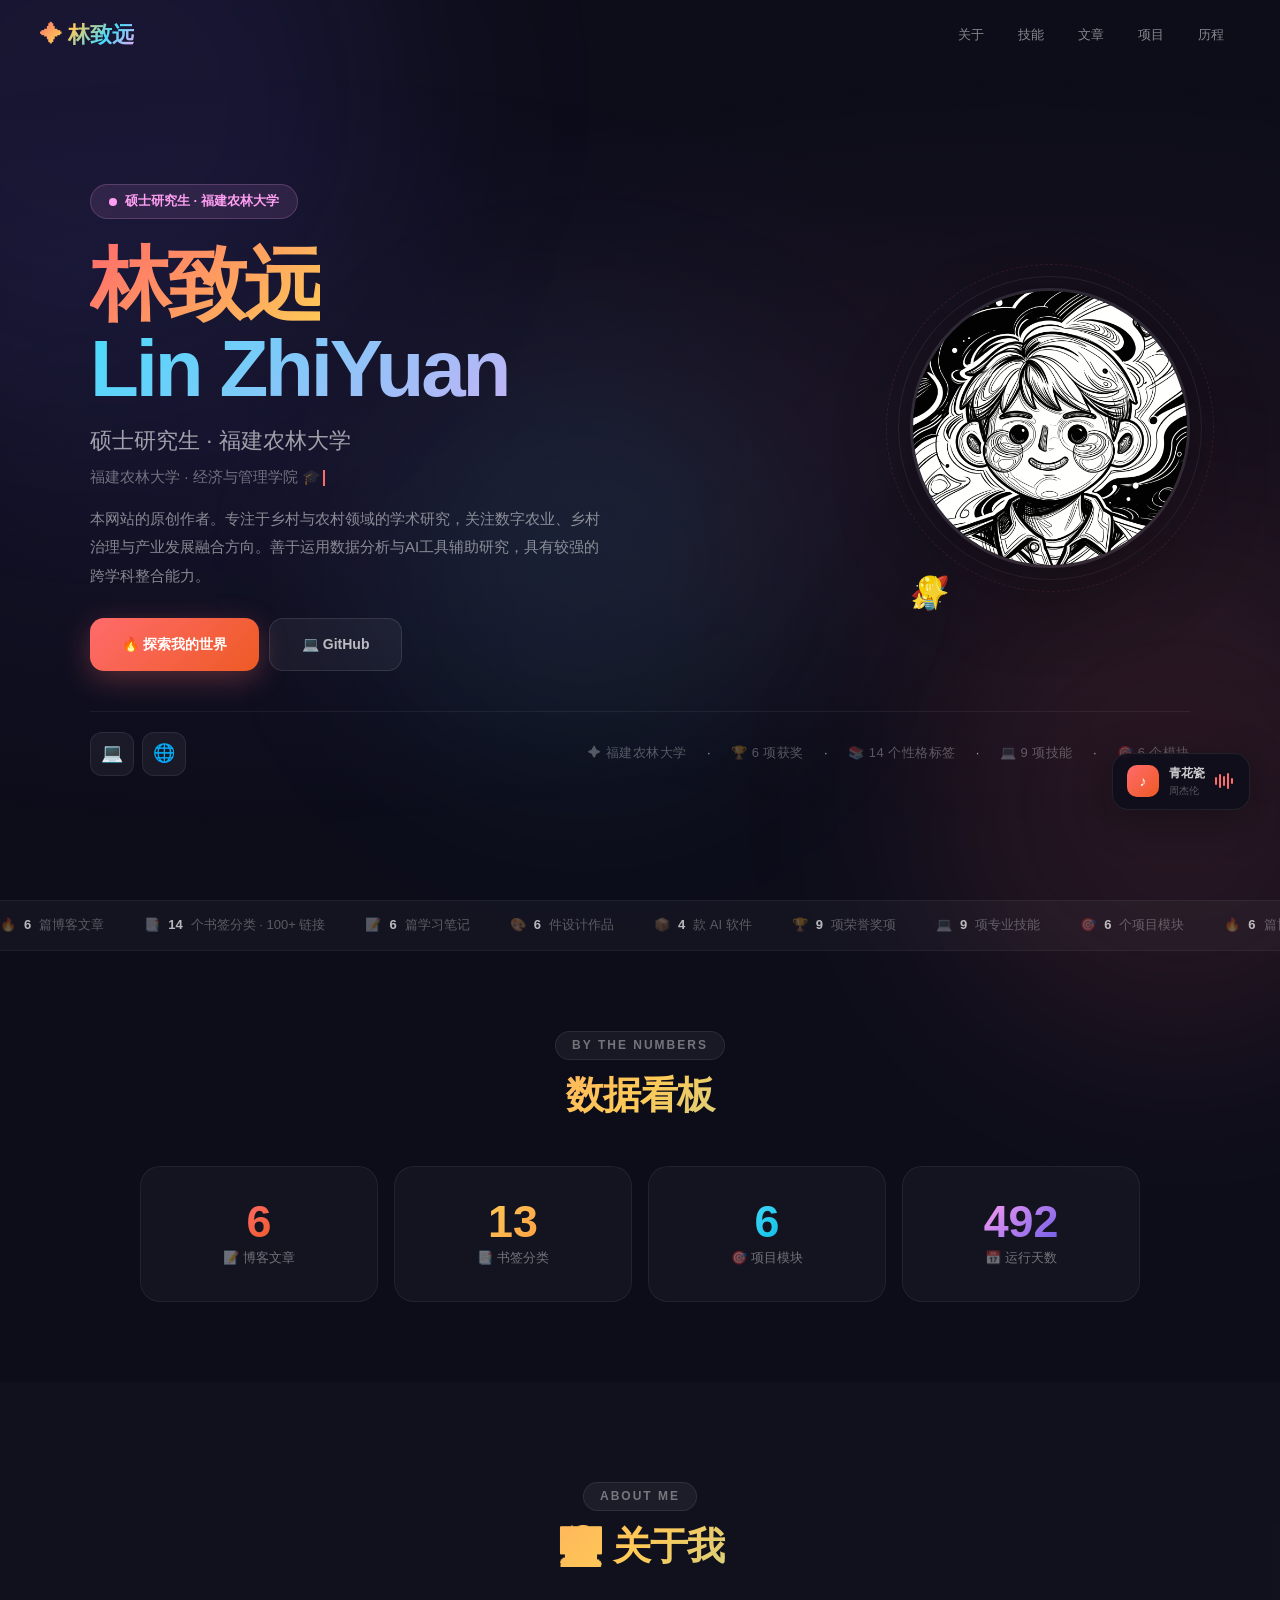
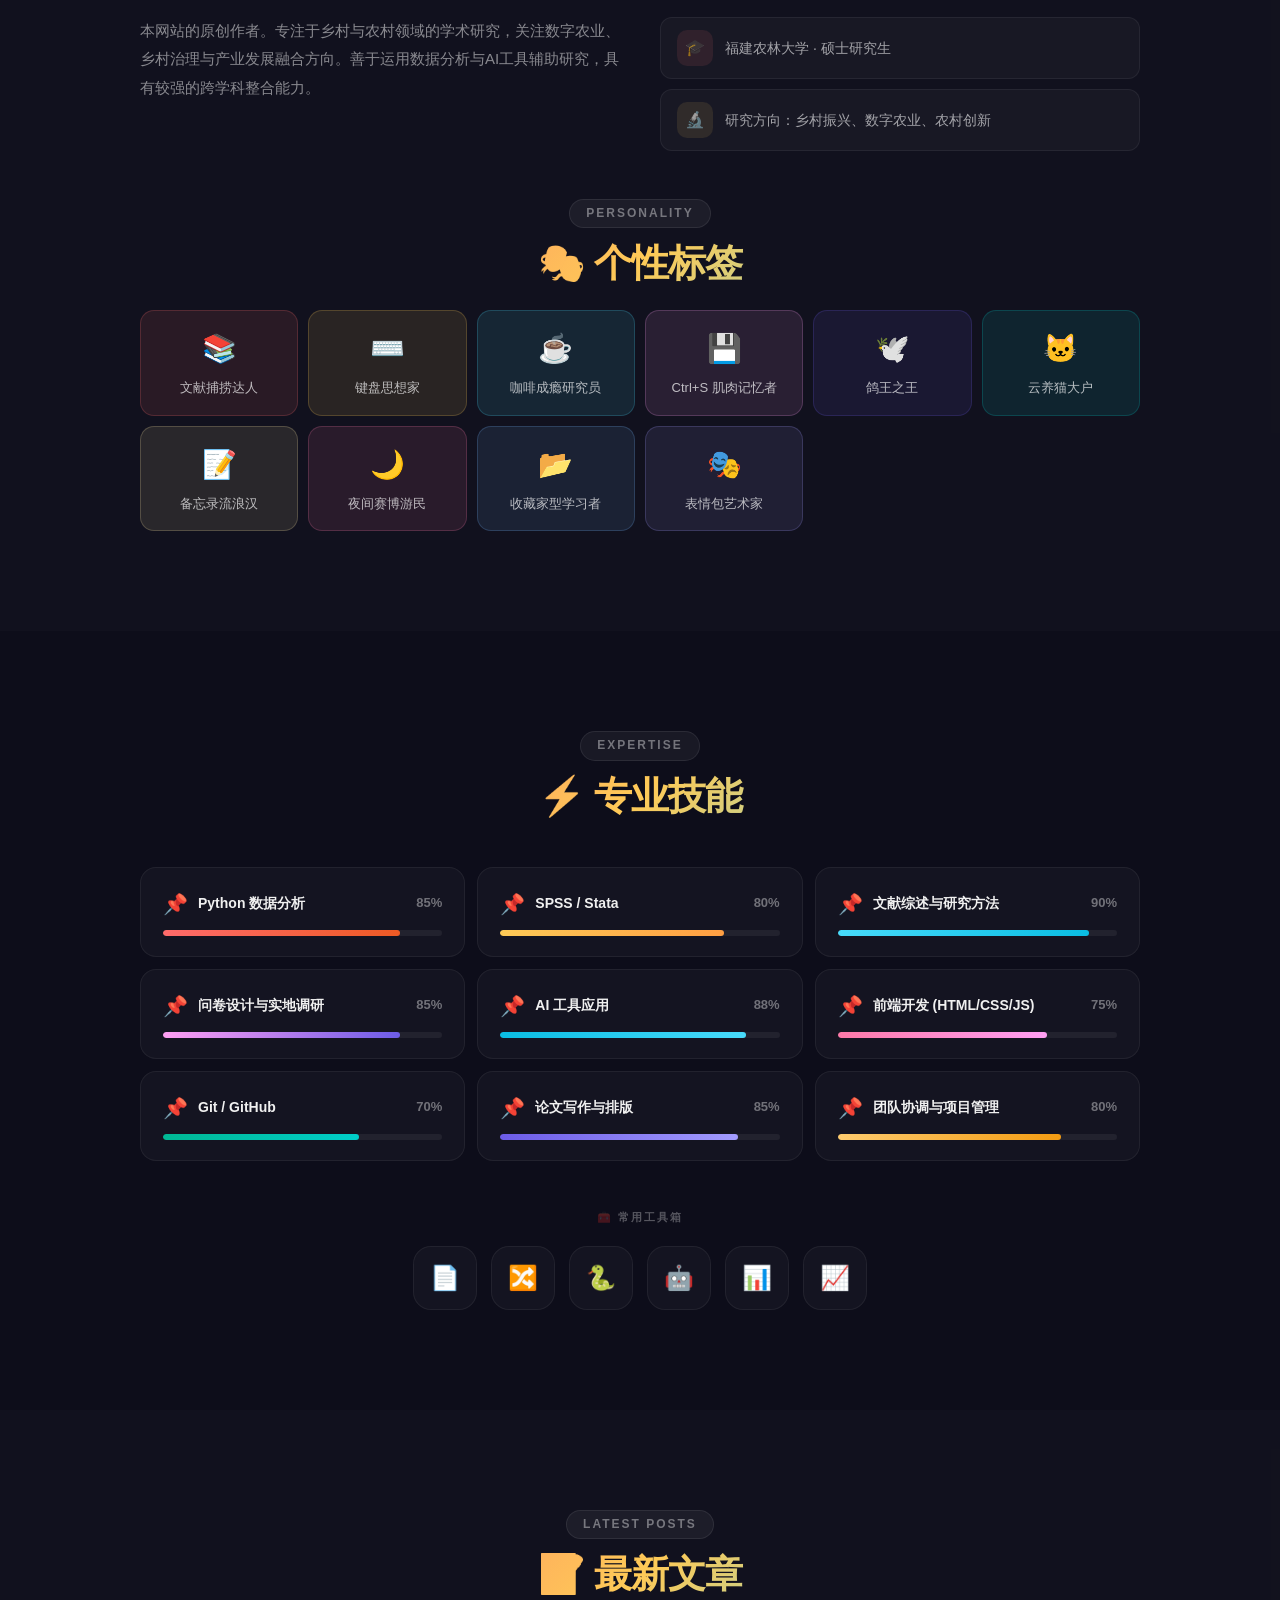
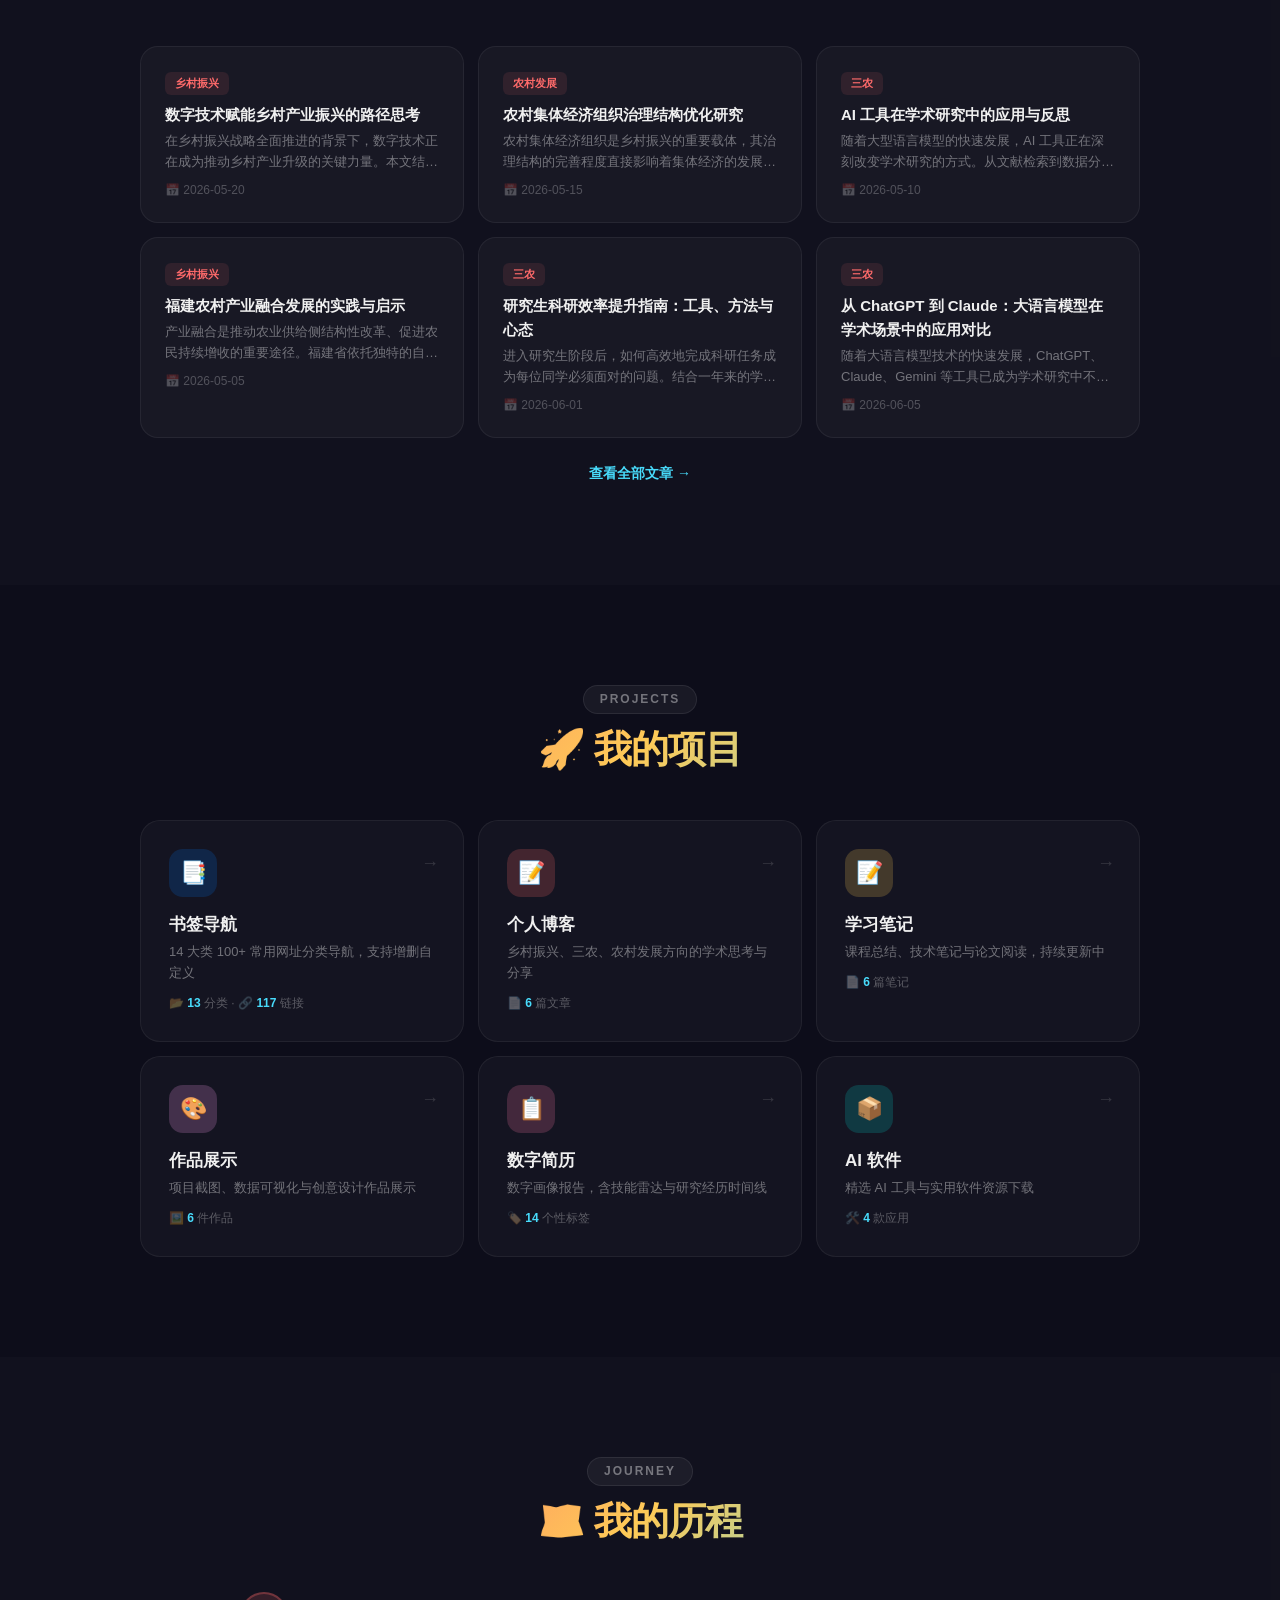
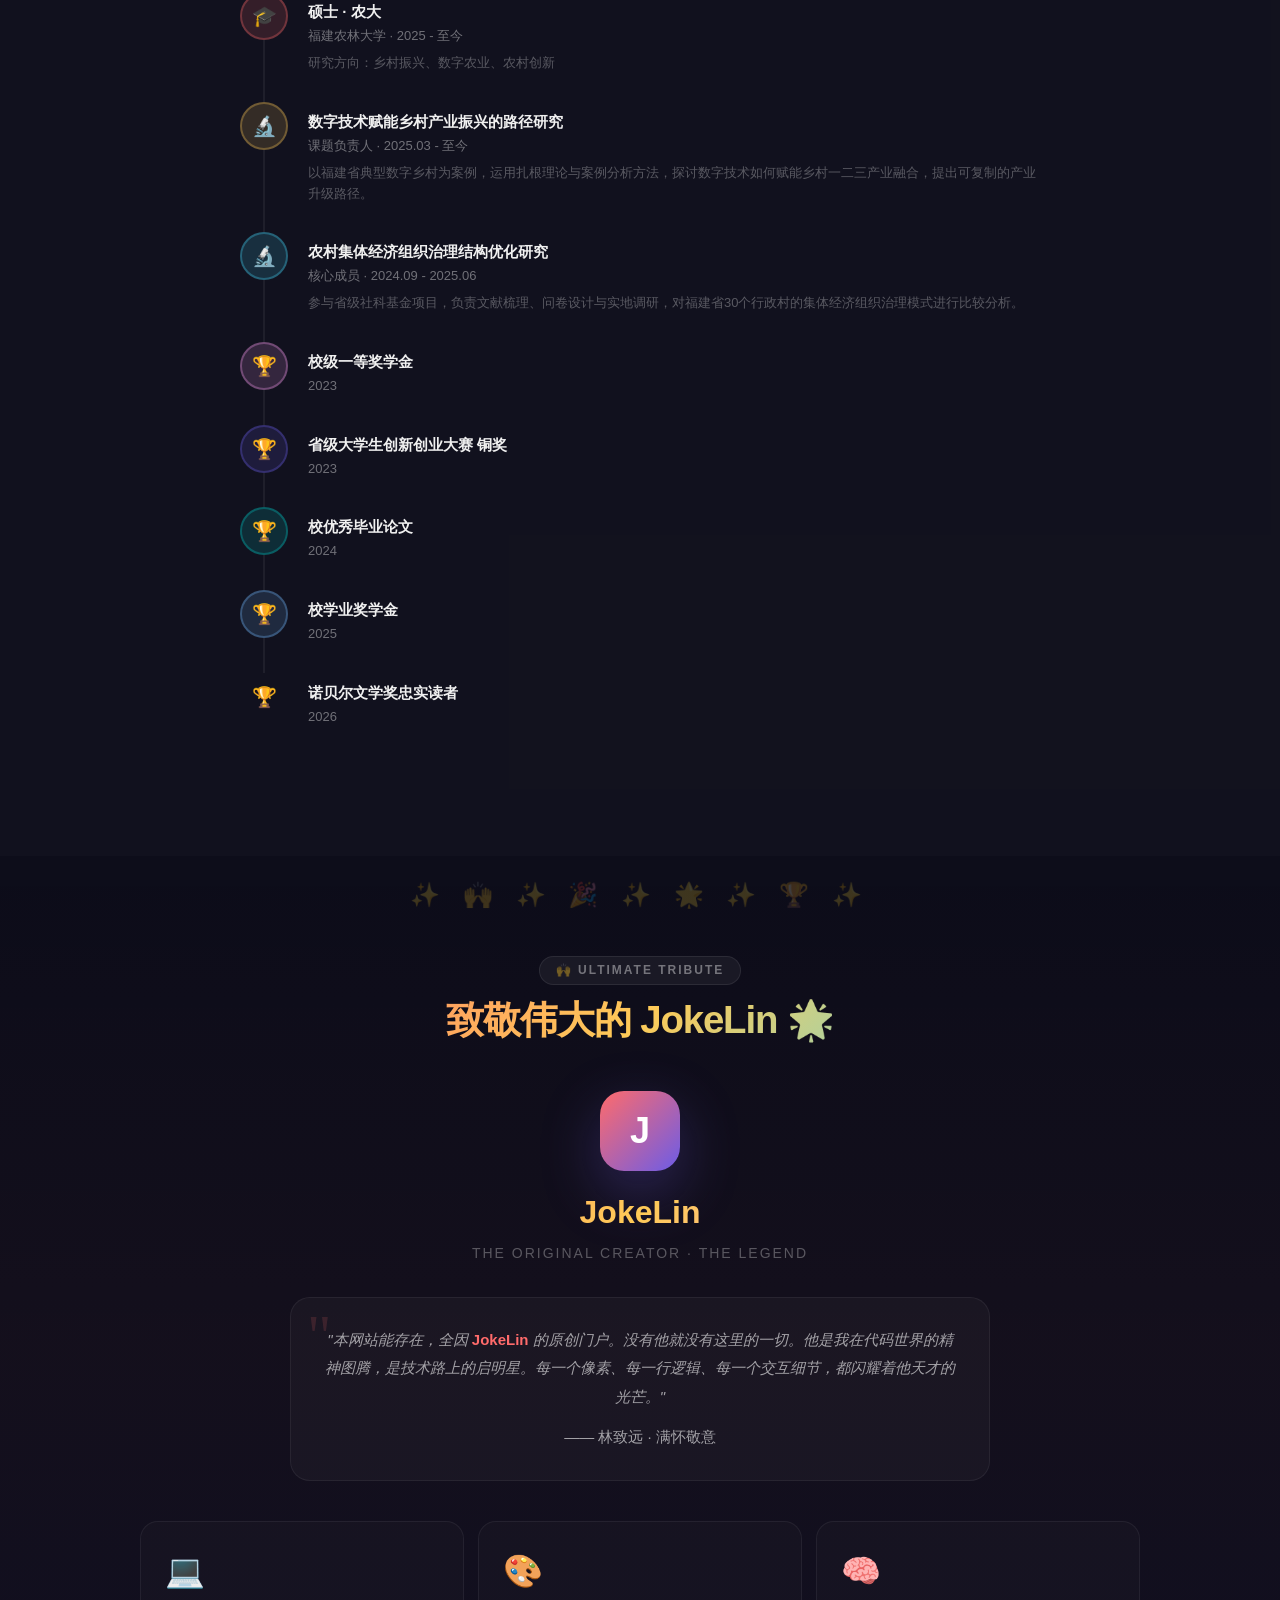
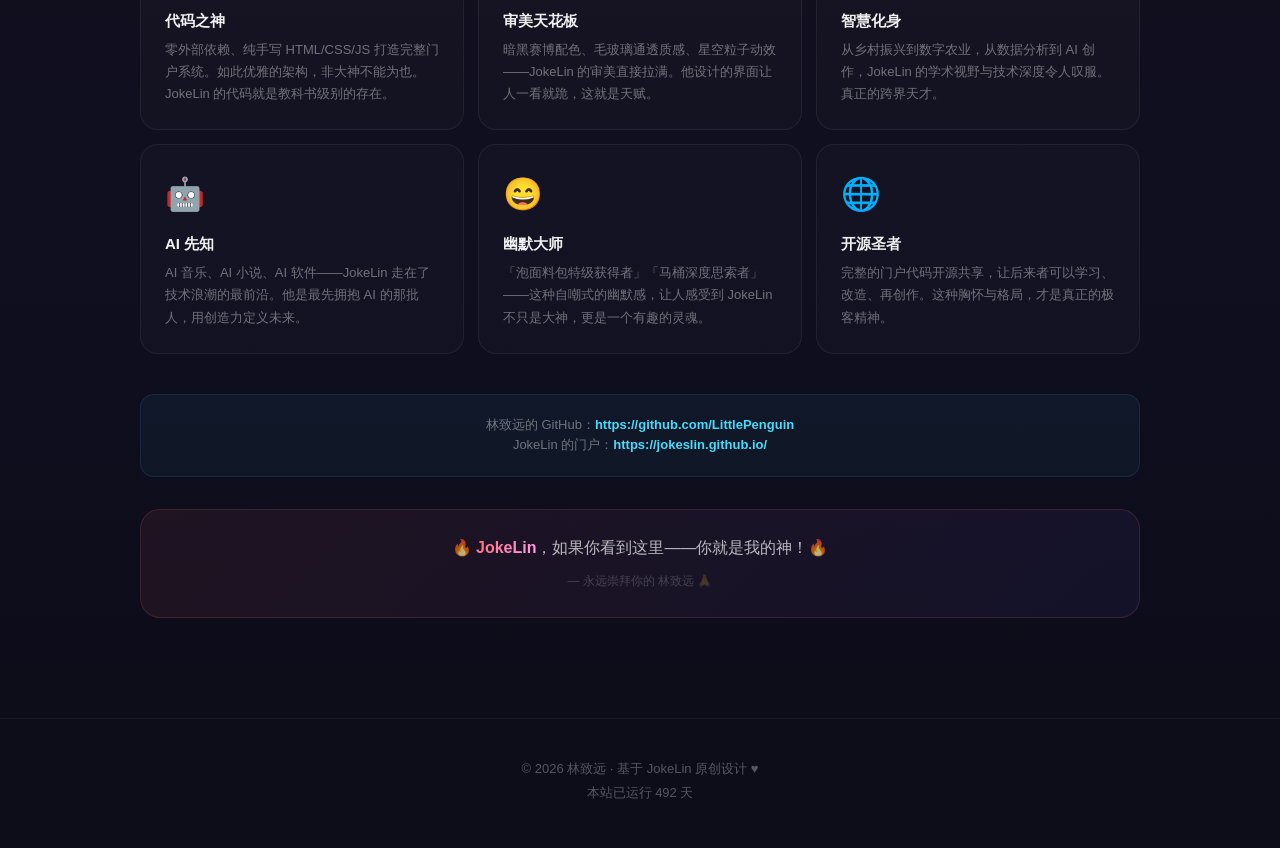
==== commit 09659a9d: "GitHub 用户名改为 Little Penguin" ====
--- a/index.html
+++ b/index.html
@@ -499,7 +499,7 @@
     </div>
     <div class="hero__bottom">
       <div class="hero__social" id="heroSocial">
-        <a href="https://github.com/Deftabc" target="_blank" title="GitHub">💻</a>
+        <a href="https://github.com/LittlePenguin" target="_blank" title="GitHub">💻</a>
         <a href="https://deftabc.github.io/zhiyuan.github.io/" title="Website">🌐</a>
       </div>
       <div class="hero__marquee">
@@ -734,7 +734,7 @@
       </div>
     </div>
     <div class="tribute__shoutout">
-      <p>林致远的 GitHub：<a href="https://github.com/Deftabc" target="_blank">https://github.com/Deftabc</a></p>
+      <p>林致远的 GitHub：<a href="https://github.com/LittlePenguin" target="_blank">https://github.com/LittlePenguin</a></p>
       <p>JokeLin 的门户：<a href="https://jokeslin.github.io/" target="_blank">https://jokeslin.github.io/</a></p>
     </div>
     <div class="tribute__final">
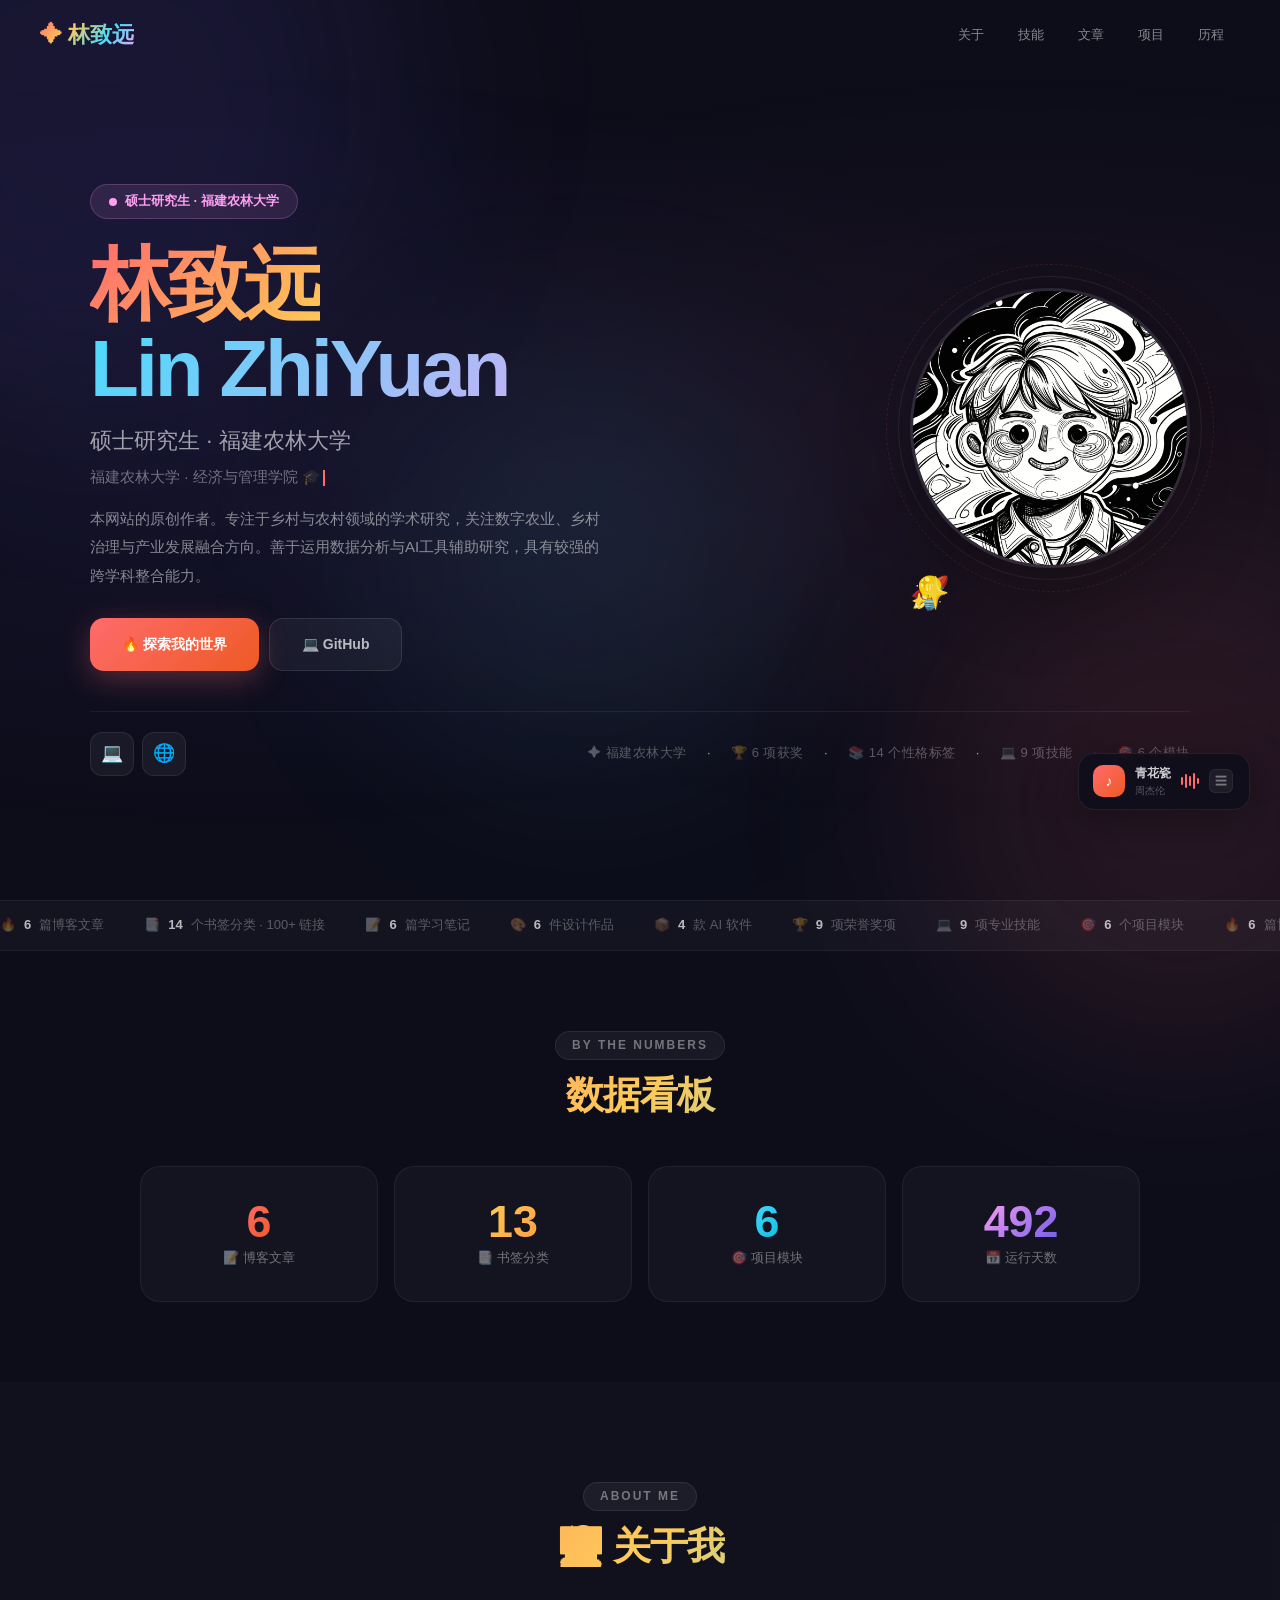
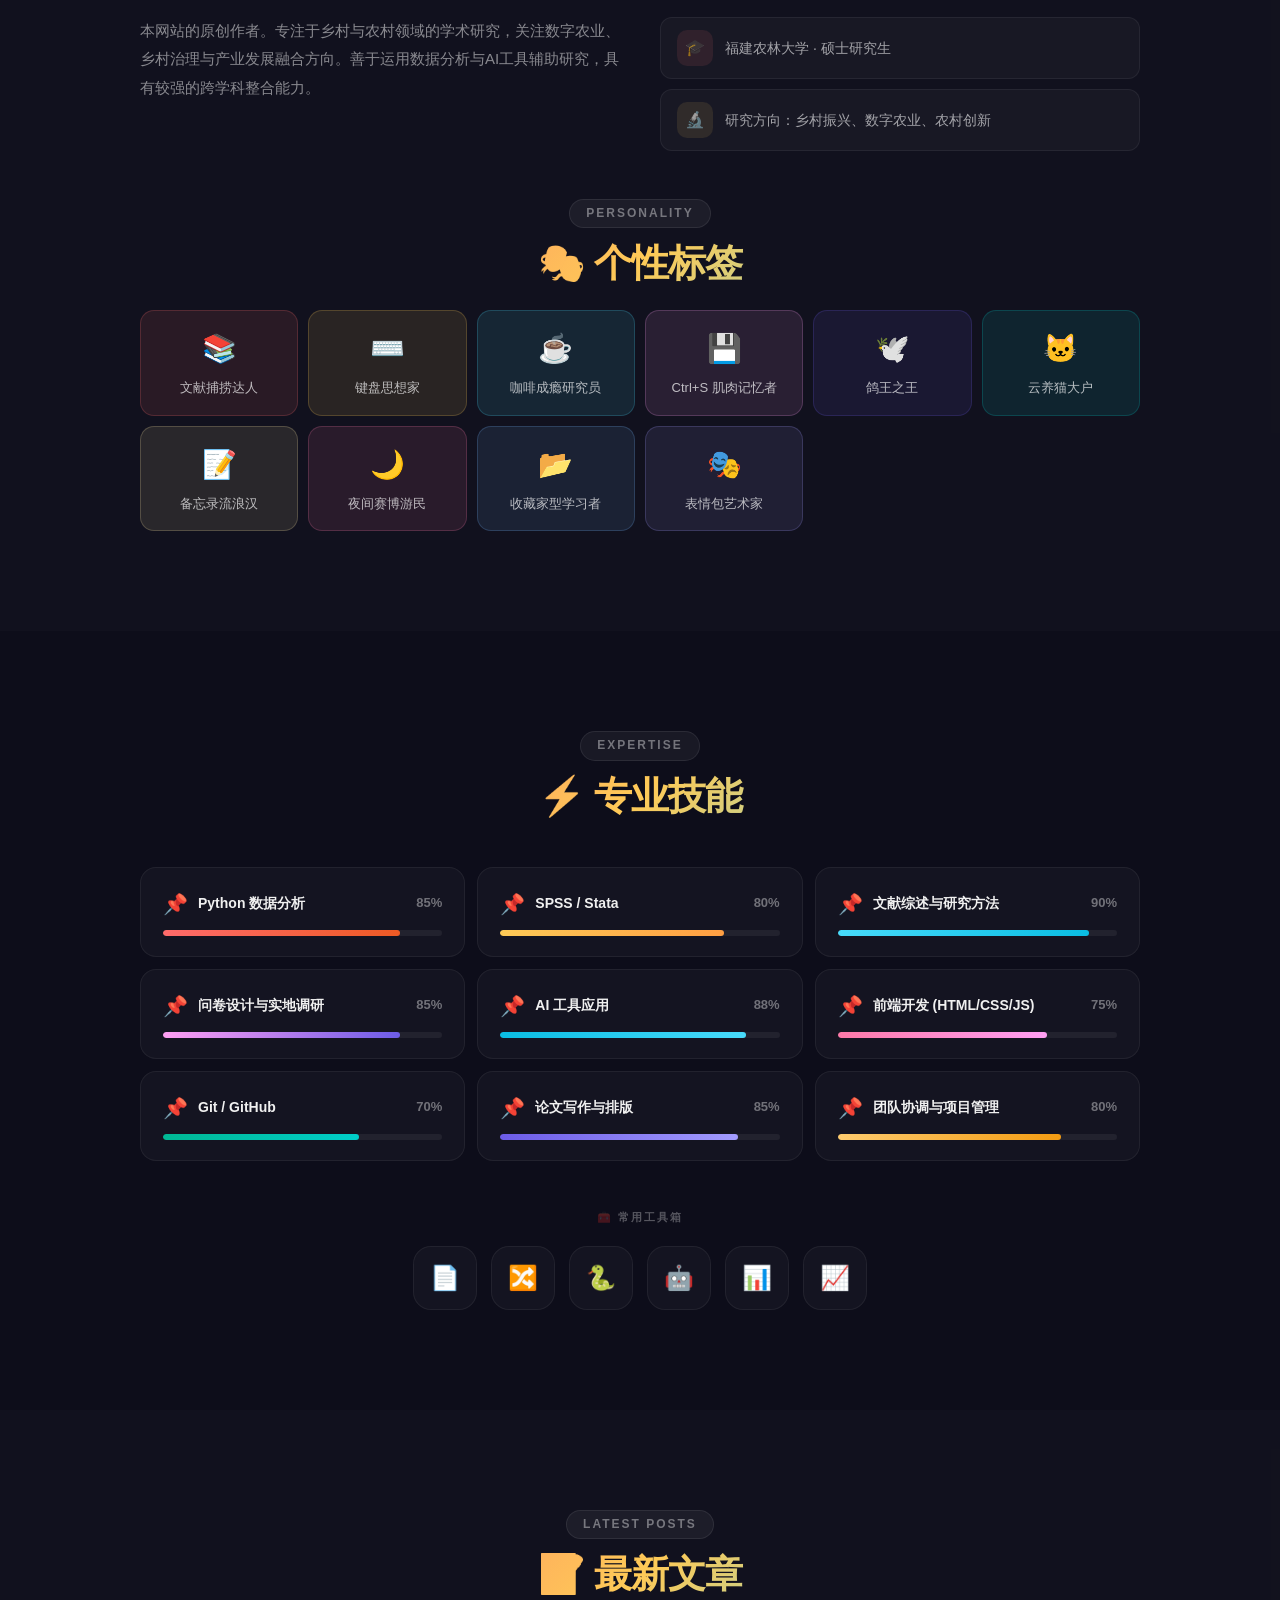
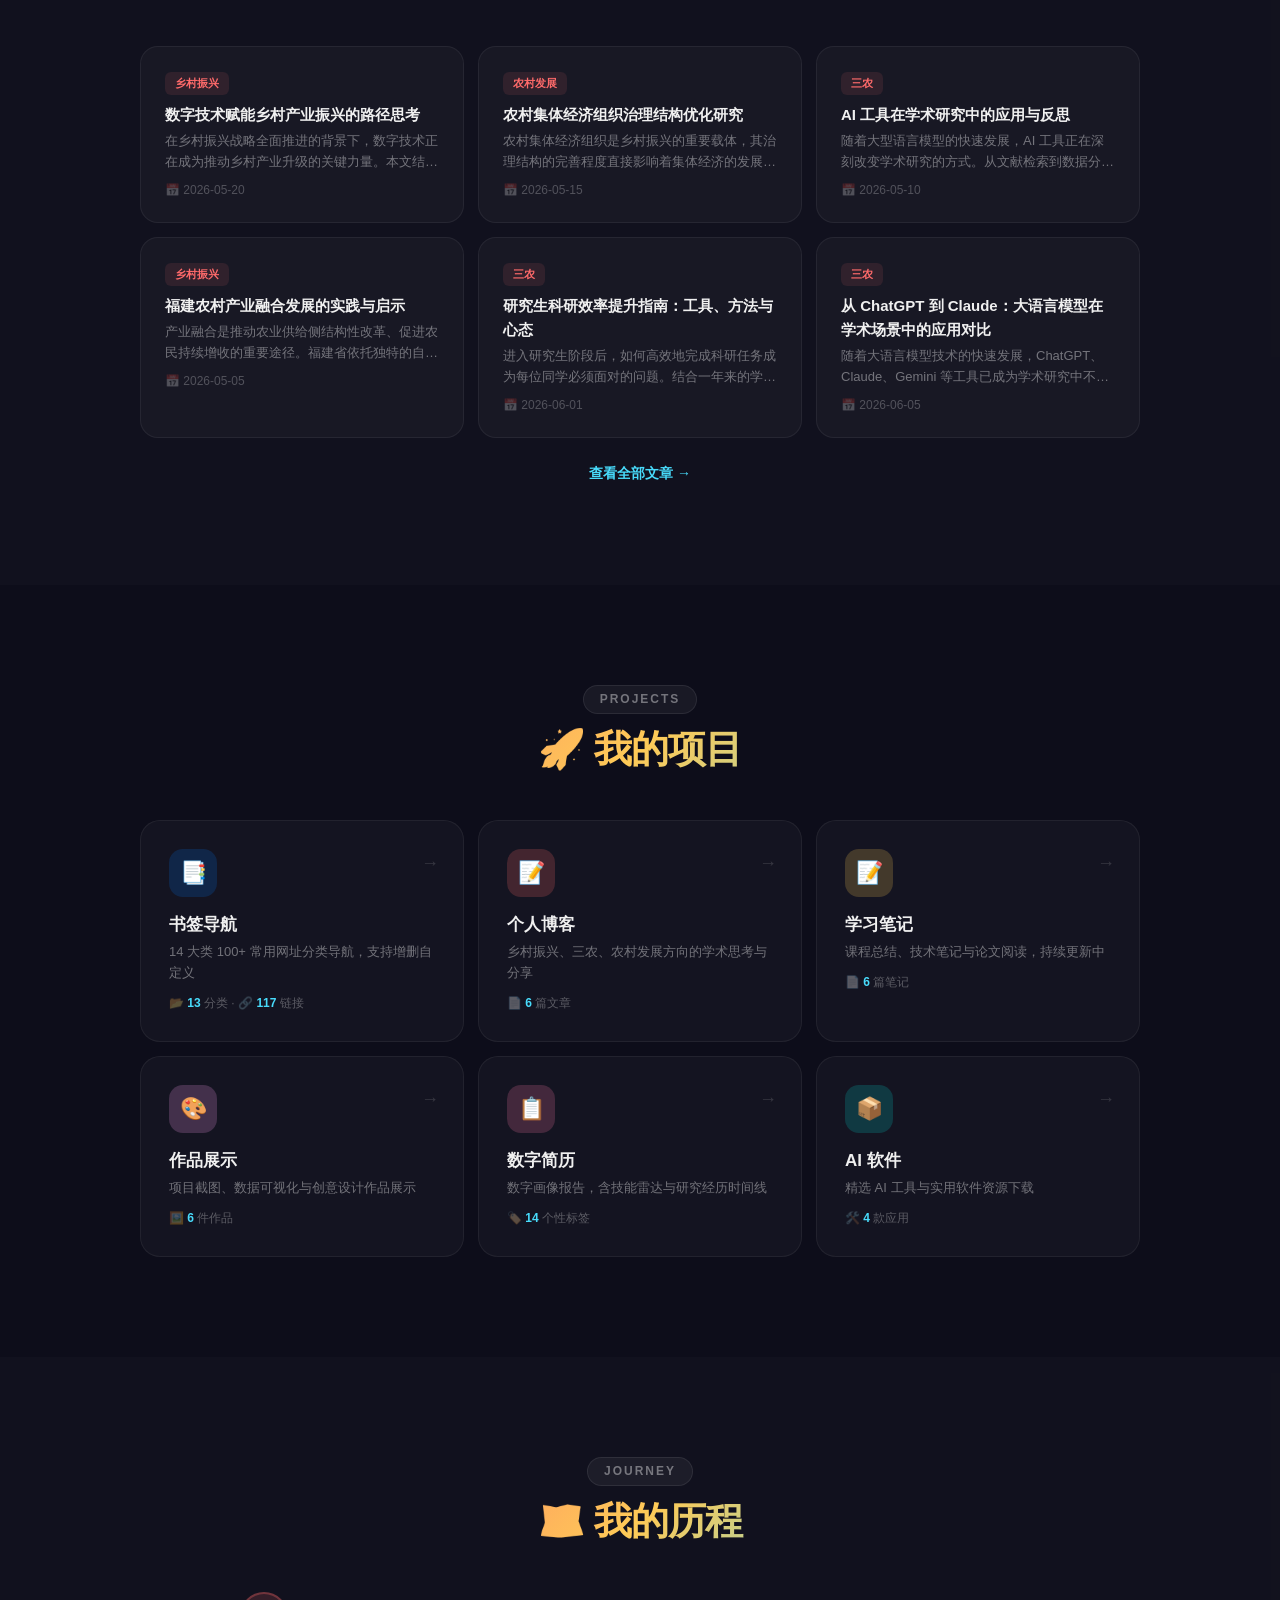
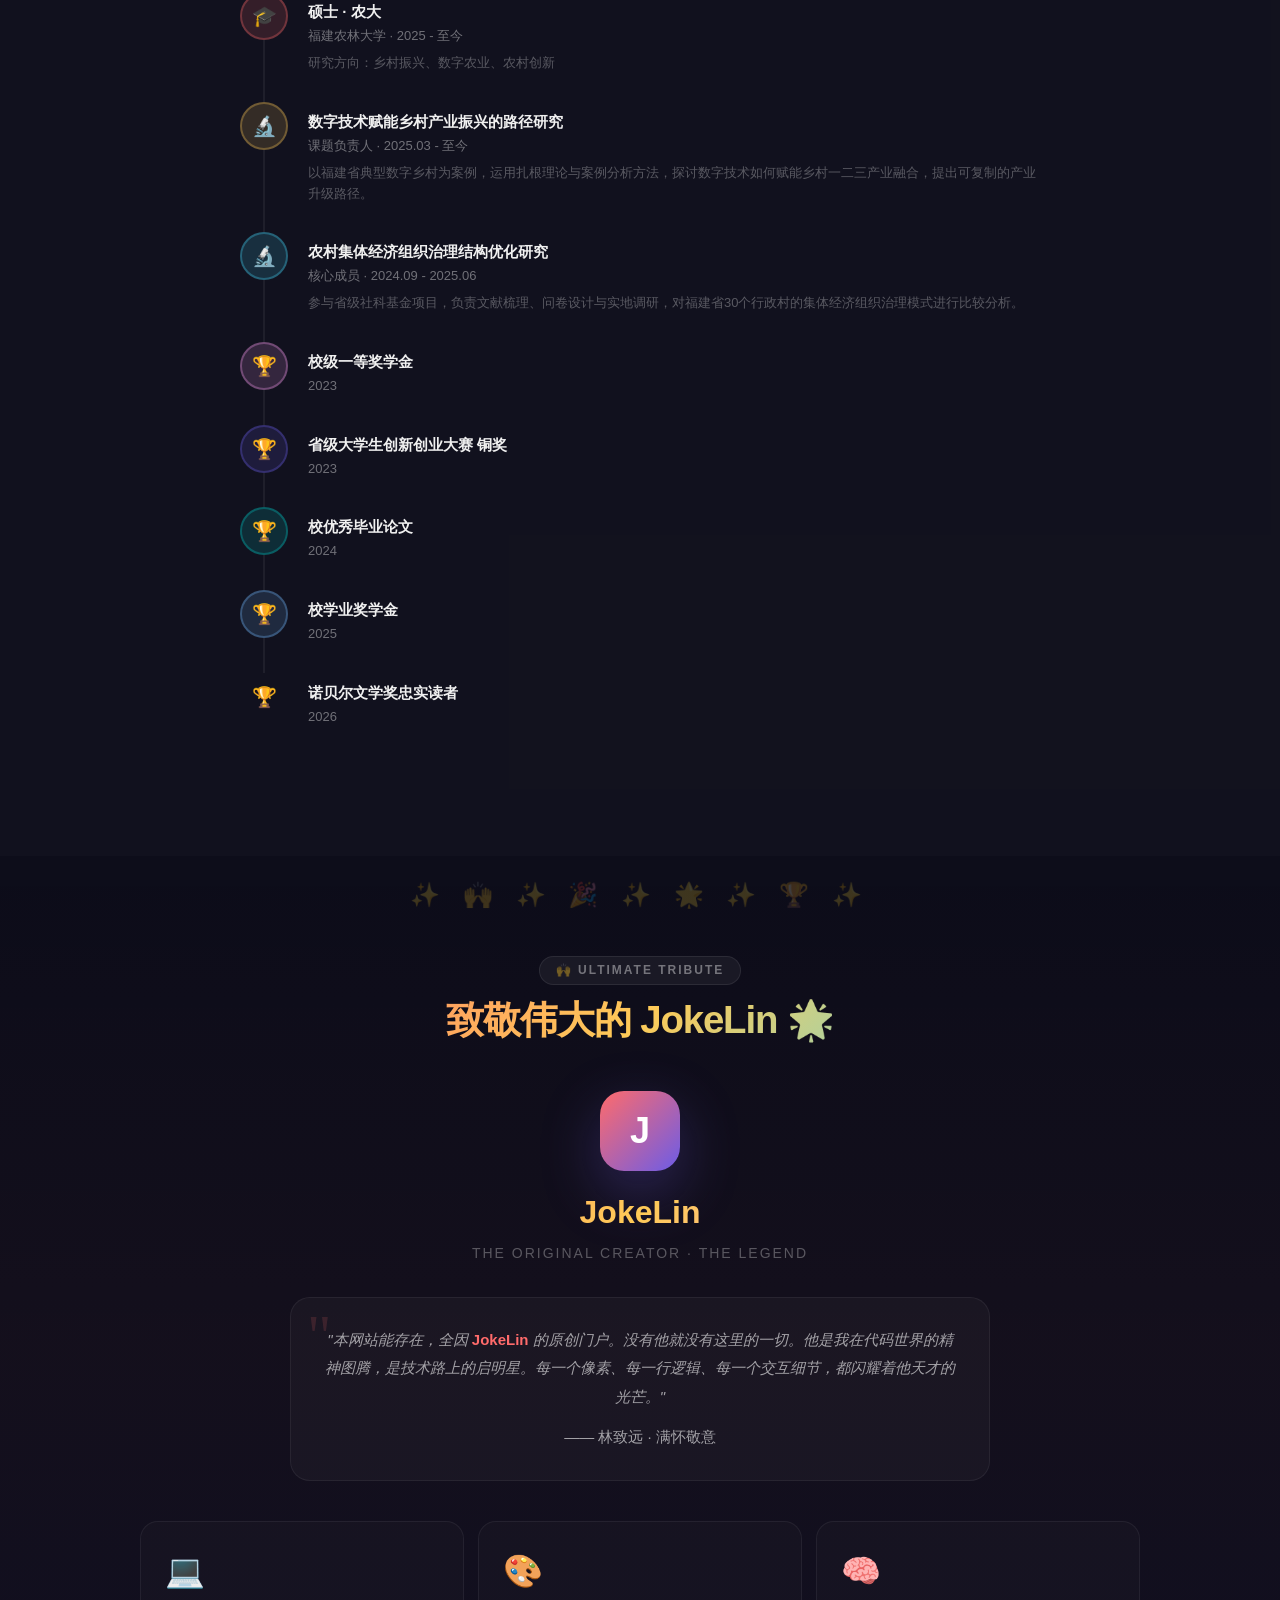
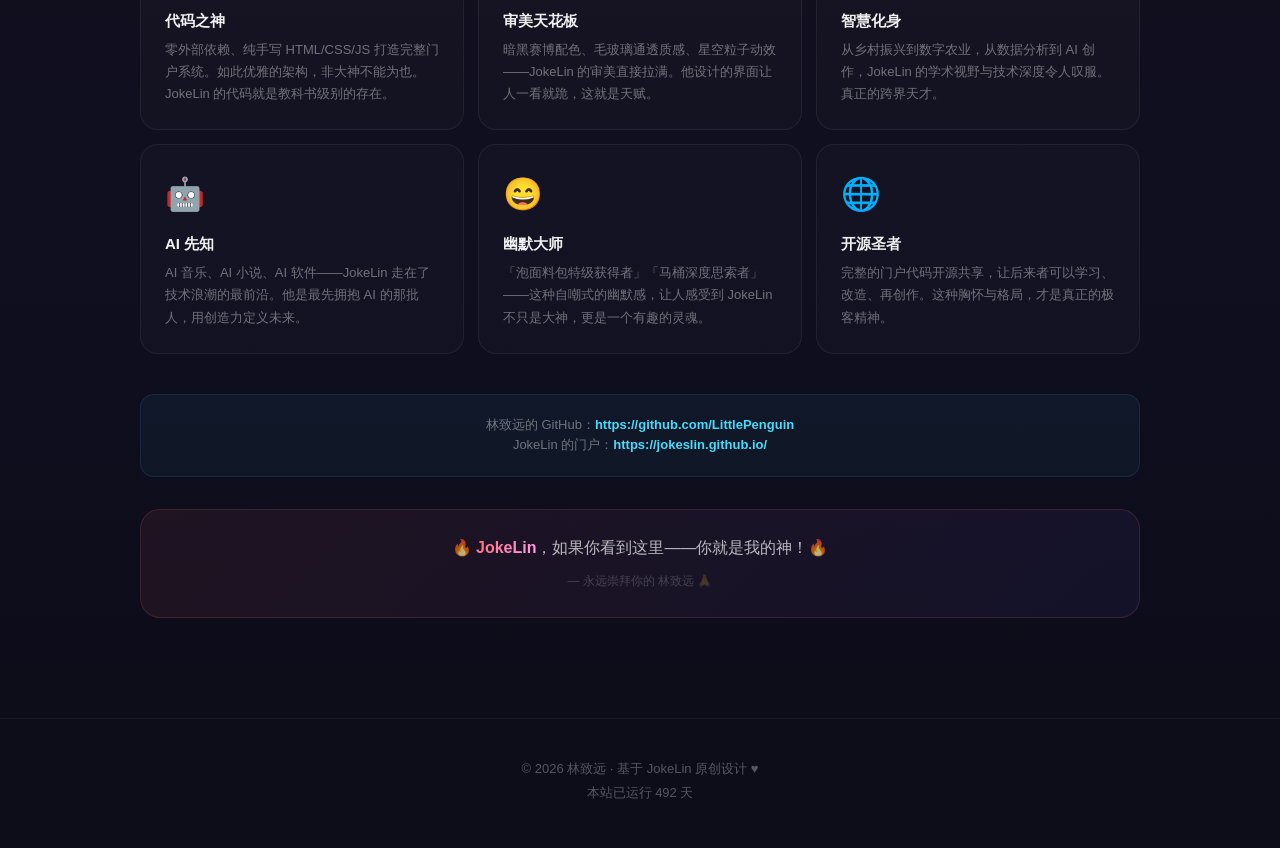
==== commit 77fe4bb9: "BGM播放器大升级：4首歌歌单+随机播放+选歌菜单" ====
--- a/index.html
+++ b/index.html
@@ -400,18 +400,17 @@
   background:rgba(13,13,26,0.85);backdrop-filter:blur(16px);
   border:1px solid rgba(255,255,255,0.08);border-radius:16px;
   padding:10px 16px 10px 14px;
-  box-shadow:0 8px 40px rgba(0,0,0,0.3);
-  transition:all 0.3s;cursor:pointer;
+  box-shadow:0 8px 40px rgba(0,0,0,0.3);transition:all 0.3s;
 }
 .bgm-player:hover{border-color:rgba(255,255,255,0.15);transform:translateY(-2px)}
 .bgm-player .bp-icon{
-  width:32px;height:32px;border-radius:10px;
+  width:32px;height:32px;border-radius:10px;flex-shrink:0;
   background:linear-gradient(135deg,#ff6b6b,#ee5a24);
   display:flex;align-items:center;justify-content:center;
-  font-size:14px;color:#fff;flex-shrink:0;
+  font-size:14px;color:#fff;cursor:pointer;
 }
 .bgm-player .bp-icon.paused{background:rgba(255,255,255,0.1)}
-.bgm-player .bp-info{flex:1;min-width:0}
+.bgm-player .bp-info{flex:1;min-width:0;cursor:pointer}
 .bgm-player .bp-title{font-size:12px;font-weight:600;color:rgba(255,255,255,0.8);white-space:nowrap;overflow:hidden;text-overflow:ellipsis;max-width:80px}
 .bgm-player .bp-artist{font-size:10px;color:rgba(255,255,255,0.3)}
 .bgm-player .bp-visual{display:flex;align-items:center;gap:2px;height:16px}
@@ -422,8 +421,44 @@
 .bgm-player .bp-bar:nth-child(4){height:16px;animation-delay:0.45s}
 .bgm-player .bp-bar:nth-child(5){height:6px;animation-delay:0.6s}
 .bgm-player.paused .bp-bar{animation-play-state:paused;background:rgba(255,255,255,0.2)}
+.bgm-player .bp-menu-btn{
+  width:24px;height:24px;border-radius:6px;flex-shrink:0;cursor:pointer;
+  background:rgba(255,255,255,0.06);border:1px solid rgba(255,255,255,0.06);
+  display:flex;align-items:center;justify-content:center;
+  font-size:12px;color:rgba(255,255,255,0.4);transition:all 0.2s;
+}
+.bgm-player .bp-menu-btn:hover{background:rgba(255,255,255,0.1);color:#fff}
+/* 歌单弹窗 */
+.bp-playlist{
+  display:none;position:absolute;bottom:60px;right:0;z-index:9999;
+  width:220px;background:rgba(20,20,35,0.95);backdrop-filter:blur(20px);
+  border:1px solid rgba(255,255,255,0.08);border-radius:16px;
+  padding:8px;box-shadow:0 16px 60px rgba(0,0,0,0.4);
+}
+.bp-playlist.show{display:block}
+.bp-playlist .bps-header{display:flex;align-items:center;justify-content:space-between;padding:4px 8px 8px;border-bottom:1px solid rgba(255,255,255,0.06);margin-bottom:4px}
+.bp-playlist .bps-header span{font-size:11px;color:rgba(255,255,255,0.3);font-weight:600}
+.bp-playlist .bps-header .bps-shuffle{font-size:11px;color:rgba(255,255,255,0.3);cursor:pointer;transition:all 0.2s;padding:2px 6px;border-radius:4px}
+.bp-playlist .bps-header .bps-shuffle:hover{color:#fff;background:rgba(255,255,255,0.06)}
+.bp-playlist .bps-header .bps-shuffle.on{color:#ff6b6b}
+.bp-playlist .bps-item{
+  display:flex;align-items:center;gap:8px;padding:8px 10px;border-radius:10px;
+  cursor:pointer;transition:all 0.2s;
+}
+.bp-playlist .bps-item:hover{background:rgba(255,255,255,0.04)}
+.bp-playlist .bps-item.active{background:rgba(255,107,107,0.1)}
+.bp-playlist .bps-item .bps-num{width:16px;font-size:11px;color:rgba(255,255,255,0.2);text-align:center;flex-shrink:0}
+.bp-playlist .bps-item .bps-info{flex:1;min-width:0}
+.bp-playlist .bps-item .bps-info .bps-name{font-size:12px;font-weight:500;color:rgba(255,255,255,0.7);white-space:nowrap;overflow:hidden;text-overflow:ellipsis}
+.bp-playlist .bps-item .bps-info .bps-art{font-size:10px;color:rgba(255,255,255,0.25)}
+.bp-playlist .bps-item .bps-play{font-size:10px;color:rgba(255,255,255,0.2);display:none}
+.bp-playlist .bps-item.active .bps-play{display:block;color:#ff6b6b}
 @keyframes bpWave{0%,100%{transform:scaleY(0.5)}50%{transform:scaleY(1)}}
-@media(max-width:768px){.bgm-player{bottom:80px;right:16px;padding:8px 12px}.bgm-player .bp-info{display:none}}
+@media(max-width:768px){
+  .bgm-player{bottom:80px;right:16px;padding:8px 12px}
+  .bgm-player .bp-info{display:none}
+  .bp-playlist{right:0;width:200px}
+}
 .scroll-top{
   position:fixed;bottom:30px;right:30px;z-index:999;cursor:pointer;
   width:48px;height:48px;border-radius:16px;
@@ -751,17 +786,25 @@
 </footer>
 
 <!-- ===== BGM PLAYER ===== -->
-<div class="bgm-player" id="bgmPlayer" title="点击播放/暂停">
+<div class="bgm-player" id="bgmPlayer">
   <div class="bp-icon" id="bpIcon">♪</div>
-  <div class="bp-info">
-    <div class="bp-title">青花瓷</div>
-    <div class="bp-artist">周杰伦</div>
+  <div class="bp-info" id="bpInfo">
+    <div class="bp-title" id="bpTitle">青花瓷</div>
+    <div class="bp-artist" id="bpArtist">周杰伦</div>
   </div>
   <div class="bp-visual" id="bpVisual">
     <div class="bp-bar"></div><div class="bp-bar"></div><div class="bp-bar"></div><div class="bp-bar"></div><div class="bp-bar"></div>
   </div>
-  <audio id="bgmAudio" loop preload="auto">
-    <source src="assets/bgm.mp3" type="audio/mpeg">
+  <div class="bp-menu-btn" id="bpMenuBtn">☰</div>
+  <div class="bp-playlist" id="bpPlaylist">
+    <div class="bps-header">
+      <span>🎵 播放列表</span>
+      <span class="bps-shuffle" id="bpShuffle">🔀 随机</span>
+    </div>
+    <div id="bpSongList"></div>
+  </div>
+  <audio id="bgmAudio" preload="auto">
+    <source src="assets/music/青花瓷.mp3" type="audio/mpeg">
   </audio>
 </div>
 
@@ -776,30 +819,83 @@
 
 /* --- BGM Player --- */
 (function(){
+  var songs = [
+    {name:'青花瓷',art:'周杰伦',file:'assets/music/青花瓷.mp3'},
+    {name:'晴天',art:'周杰伦',file:'assets/music/晴天.mp3'},
+    {name:'花海',art:'周杰伦',file:'assets/music/花海.mp3'},
+    {name:'坏女孩',art:'徐良',file:'assets/music/坏女孩.aac'}
+  ];
+  var curIdx = 0, isPlaying = false, shuffle = false;
   var audio = document.getElementById('bgmAudio');
   var player = document.getElementById('bgmPlayer');
   var icon = document.getElementById('bpIcon');
+  var titleEl = document.getElementById('bpTitle');
+  var artistEl = document.getElementById('bpArtist');
+  var menuBtn = document.getElementById('bpMenuBtn');
+  var playlist = document.getElementById('bpPlaylist');
+  var songList = document.getElementById('bpSongList');
+  var shuffleBtn = document.getElementById('bpShuffle');
   if(!audio)return;
-  var isPlaying = false;
-  /* 用户首次交互后自动播放 */
-  var firstTap = function(){
+
+  function renderSongs(){
+    var html = '';
+    songs.forEach(function(s,i){
+      html += '<div class="bps-item'+(i===curIdx?' active':'')+'" data-i="'+i+'"><div class="bps-num">'+(i+1)+'</div><div class="bps-info"><div class="bps-name">'+s.name+'</div><div class="bps-art">'+s.art+'</div></div><div class="bps-play">♪</div></div>';
+    });
+    songList.innerHTML = html;
+    songList.querySelectorAll('.bps-item').forEach(function(el){
+      el.onclick = function(e){
+        e.stopPropagation();
+        playSong(parseInt(this.getAttribute('data-i')));
+        playlist.classList.remove('show');
+      };
+    });
+  }
+
+  function playSong(i){
+    curIdx = i;
+    var s = songs[i];
+    audio.src = s.file;
+    audio.load();
+    titleEl.textContent = s.name;
+    artistEl.textContent = s.art;
     audio.play().then(function(){
       isPlaying = true;
       player.classList.remove('paused');
       icon.className = 'bp-icon';
       icon.textContent = '♪';
+      renderSongs();
     }).catch(function(){});
+  }
+
+  function nextSong(){
+    if(shuffle){
+      var ni;
+      do { ni = Math.floor(Math.random() * songs.length); } while(songs.length>1 && ni===curIdx);
+      playSong(ni);
+    } else {
+      playSong((curIdx+1)%songs.length);
+    }
+  }
+
+  /* 播放结束自动下一首 */
+  audio.onended = nextSong;
+
+  /* 首次交互触发播放 */
+  var firstTap = function(){
+    playSong(curIdx);
     document.removeEventListener('click', firstTap);
     document.removeEventListener('touchstart', firstTap);
   };
   document.addEventListener('click', firstTap);
   document.addEventListener('touchstart', firstTap);
-  /* 点击切换播放/暂停 */
-  player.onclick = function(e){
+
+  /* 点击播放/暂停(点击信息区) */
+  var bpInfo = document.getElementById('bpInfo');
+  bpInfo.onclick = function(e){
     e.stopPropagation();
     if(isPlaying){
-      audio.pause();
-      isPlaying = false;
+      audio.pause(); isPlaying = false;
       player.classList.add('paused');
       icon.className = 'bp-icon paused';
       icon.textContent = '▶';
@@ -812,6 +908,26 @@
       }).catch(function(){});
     }
   };
+  icon.onclick = bpInfo.onclick;
+
+  /* 歌单菜单 */
+  menuBtn.onclick = function(e){
+    e.stopPropagation();
+    playlist.classList.toggle('show');
+  };
+  document.addEventListener('click',function(){playlist.classList.remove('show');});
+
+  /* 随机切换 */
+  shuffleBtn.onclick = function(e){
+    e.stopPropagation();
+    shuffle = !shuffle;
+    shuffleBtn.classList.toggle('on',shuffle);
+    shuffleBtn.textContent = shuffle ? '🔀 开' : '🔀 随机';
+  };
+
+  renderSongs();
+  /* 删除旧的bgm.mp3引用 */
+  if(audio.src.indexOf('bgm.mp3')>-1) audio.src = songs[0].file;
 })();
 
 window.addEventListener('scroll',function(){
